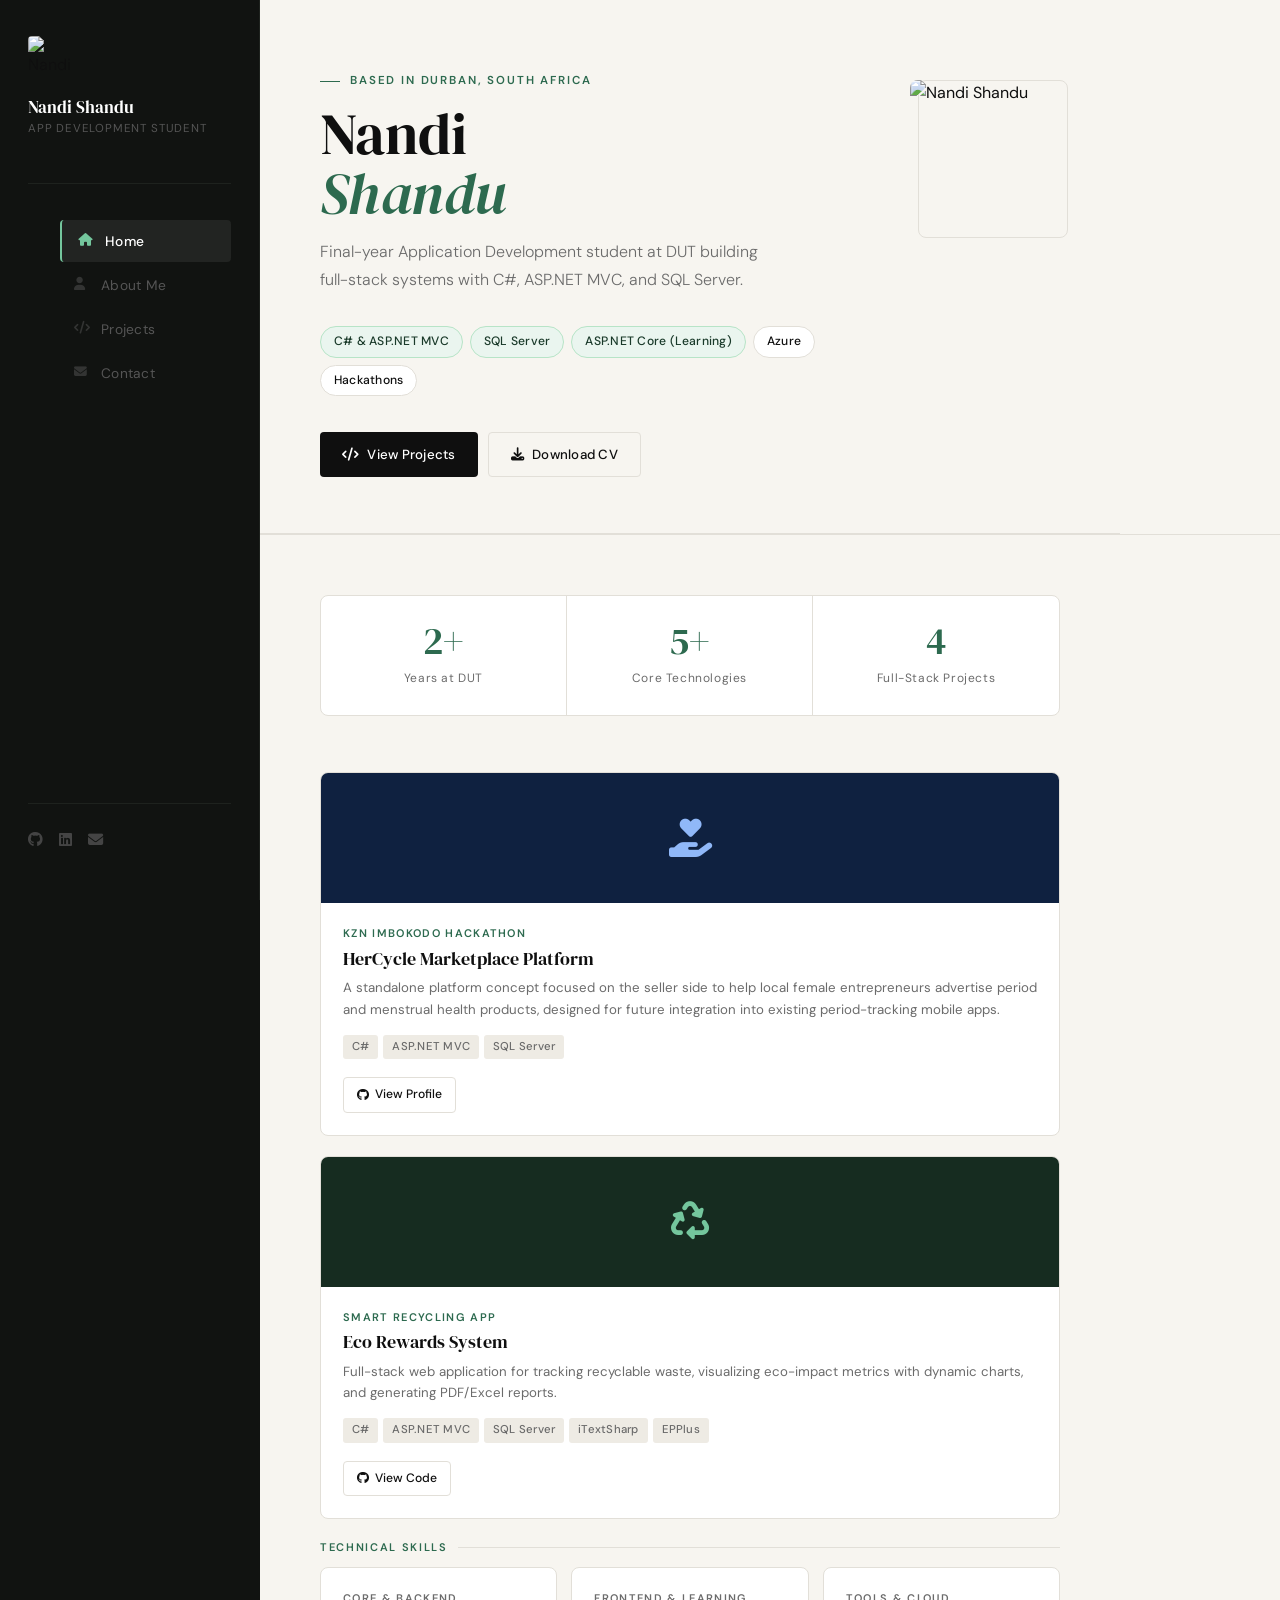
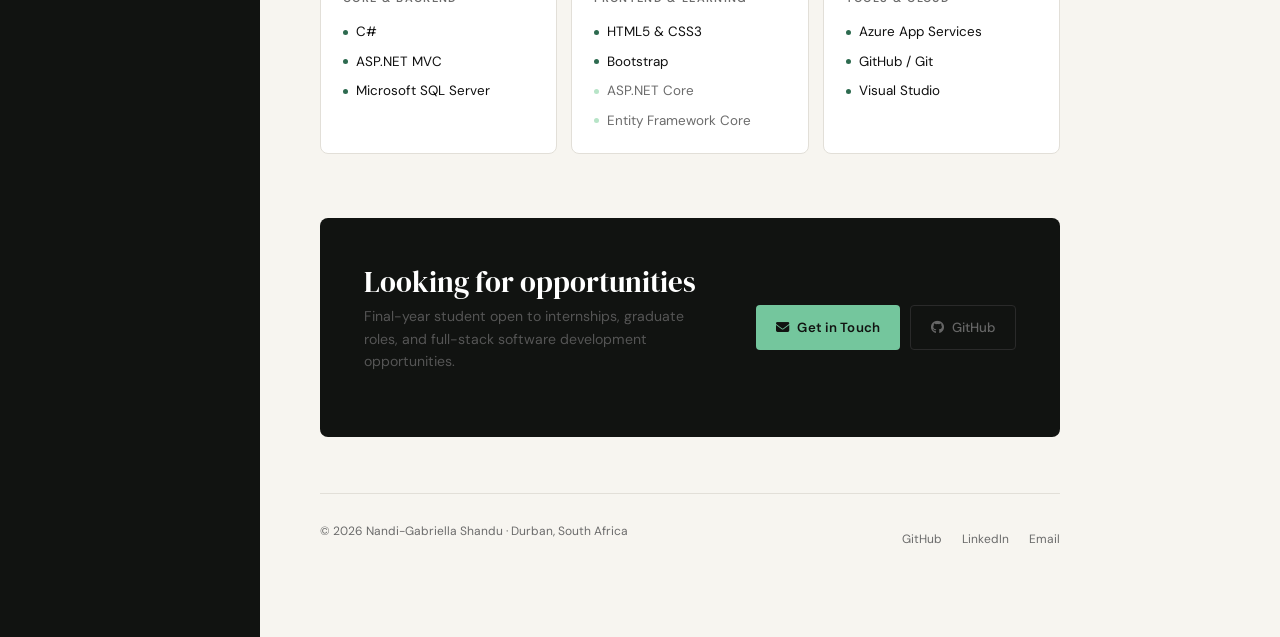
==== index.html @ f40d6360 "Fix HTML encoding issues in index.html" ====
<!DOCTYPE html>
<html lang="en">

<head>
    <meta charset="UTF-8" />
    <meta name="viewport" content="width=device-width, initial-scale=1.0" />
    <title>Nandi Shandu — Portfolio</title>
    <link href="https://cdn.jsdelivr.net/npm/bootstrap@5.3.0/dist/css/bootstrap.min.css" rel="stylesheet">
    <link rel="stylesheet" href="https://cdnjs.cloudflare.com/ajax/libs/font-awesome/6.5.0/css/all.min.css">
    <link rel="stylesheet" href="style.css">
</head>

<body>

    <header class="mobile-header">
        <span class="mobile-logo">Nandi Shandu</span>
        <button class="hamburger" id="hamburger" aria-label="Open menu">
            <span></span><span></span><span></span>
        </button>
    </header>

    <aside class="sidebar" id="sidebar">
        <div class="sidebar-inner">
            <div class="sidebar-brand">
                <img src="images/profile.jpg" alt="Nandi Shandu">
                <h3>Nandi Shandu</h3>
                <p>App Development Student</p>
            </div>
            <nav class="sidebar-nav">
                <ul>
                    <li><a href="index.html" class="active"><i class="fas fa-home"></i> Home</a></li>
                    <li><a href="AboutMe.html"><i class="fas fa-user"></i> About Me</a></li>
                    <li><a href="MyProjects.html"><i class="fas fa-code"></i> Projects</a></li>
                    <li><a href="ContactDetails.html"><i class="fas fa-envelope"></i> Contact</a></li>
                </ul>
            </nav>
            <div class="sidebar-footer">
                <div class="sidebar-socials">
                    <a href="https://github.com/Nandi288" target="_blank" title="GitHub"><i class="fab fa-github"></i></a>
                    <a href="https://www.linkedin.com/in/nandi-shandu-079231384" target="_blank" title="LinkedIn"><i class="fab fa-linkedin"></i></a>
                    <a href="mailto:nandishandu51@gmail.com" title="Email"><i class="fas fa-envelope"></i></a>
                </div>
            </div>
        </div>
    </aside>
    <div class="menu-overlay" id="overlay"></div>

    <main class="main">

        <!-- Hero -->
        <section class="hero">
            <div class="hero-text">
                <p class="hero-eyebrow">Based in Durban, South Africa</p>
                <h1 class="hero-name">Nandi<br><em>Shandu</em></h1>
                <p class="hero-tagline">
                    Final-year Application Development student at DUT building full-stack systems with
                    C#, ASP.NET MVC, and SQL Server.
                </p>
                <div class="hero-chips">
                    <span class="chip green">C# &amp; ASP.NET MVC</span>
                    <span class="chip green">SQL Server</span>
                    <span class="chip green">ASP.NET Core (Learning)</span>
                    <span class="chip">Azure</span>
                    <span class="chip">Hackathons</span>
                </div>
                <div class="hero-actions">
                    <a href="MyProjects.html" class="btn-primary"><i class="fas fa-code"></i> View Projects</a>
                    <a href="Nandi_Gabriella_Shandu_Resume.pdf" download class="btn-secondary"><i class="fas fa-download"></i> Download CV</a>
                </div>
            </div>
            <div class="hero-image-col">
                <img src="images/profile.jpg" class="hero-avatar" alt="Nandi Shandu">
            </div>
        </section>

        <div class="divider"></div>

        <div class="page-wrap">

            <!-- Stats -->
            <div class="stats-row">
                <div class="stat-item">
                    <span class="stat-number">2+</span>
                    <span class="stat-label">Years at DUT</span>
                </div>
                <div class="stat-item">
                    <span class="stat-number">5+</span>
                    <span class="stat-label">Core Technologies</span>
                </div>
                <div class="stat-item">
                    <span class="stat-number">4</span>
                    <span class="stat-label">Full-Stack Projects</span>
                </div>
            </div>

            <!-- Featured Project: HerCycle (Hackathon) -->
            <div class="project-card" style="margin-bottom: 20px;">
                <div class="project-thumb thumb-blue">
                    <i class="fas fa-hand-holding-heart"></i>
                </div>
                <div class="project-body">
                    <p class="project-client">KZN Imbokodo Hackathon</p>
                    <h3 class="project-title">HerCycle Marketplace Platform</h3>
                    <p class="project-desc">A standalone platform concept focused on the seller side to help local female entrepreneurs advertise period and menstrual health products, designed for future integration into existing period-tracking mobile apps.</p>
                    <div class="project-tags">
                        <span class="tag">C#</span>
                        <span class="tag">ASP.NET MVC</span>
                        <span class="tag">SQL Server</span>
                    </div>
                    <div class="project-links">
                        <a href="https://github.com/Nandi288" target="_blank" class="link-btn link-btn-outline"><i class="fab fa-github"></i> View Profile</a>
                    </div>
                </div>
            </div>

            <!-- Featured Project: Eco Rewards System -->
            <div class="project-card" style="margin-bottom: 20px;">
                <div class="project-thumb thumb-teal">
                    <i class="fas fa-recycle"></i>
                </div>
                <div class="project-body">
                    <p class="project-client">Smart Recycling App</p>
                    <h3 class="project-title">Eco Rewards System</h3>
                    <p class="project-desc">Full-stack web application for tracking recyclable waste, visualizing eco-impact metrics with dynamic charts, and generating PDF/Excel reports.</p>
                    <div class="project-tags">
                        <span class="tag">C#</span>
                        <span class="tag">ASP.NET MVC</span>
                        <span class="tag">SQL Server</span>
                        <span class="tag">iTextSharp</span>
                        <span class="tag">EPPlus</span>
                    </div>
                    <div class="project-links">
                        <a href="https://github.com/Nandi288/SmartRecyclingRewardsSystem" target="_blank" class="link-btn link-btn-outline"><i class="fab fa-github"></i> View Code</a>
                    </div>
                </div>
            </div>

            <!-- Technical Skills -->
            <p class="section-label">Technical Skills</p>
            <div class="skills-grid" style="margin-bottom: 64px;">
                <div class="skill-group">
                    <p class="skill-group-label">Core &amp; Backend</p>
                    <div class="skill-list">
                        <span class="skill-item">C#</span>
                        <span class="skill-item">ASP.NET MVC</span>
                        <span class="skill-item">Microsoft SQL Server</span>
                    </div>
                </div>
                <div class="skill-group">
                    <p class="skill-group-label">Frontend &amp; Learning</p>
                    <div class="skill-list">
                        <span class="skill-item">HTML5 &amp; CSS3</span>
                        <span class="skill-item">Bootstrap</span>
                        <span class="skill-item learning">ASP.NET Core</span>
                        <span class="skill-item learning">Entity Framework Core</span>
                    </div>
                </div>
                <div class="skill-group">
                    <p class="skill-group-label">Tools &amp; Cloud</p>
                    <div class="skill-list">
                        <span class="skill-item">Azure App Services</span>
                        <span class="skill-item">GitHub / Git</span>
                        <span class="skill-item">Visual Studio</span>
                    </div>
                </div>
            </div>

            <!-- CTA -->
            <div class="cta-block">
                <div>
                    <h2>Looking for opportunities</h2>
                    <p>Final-year student open to internships, graduate roles, and full-stack software development opportunities.</p>
                </div>
                <div class="cta-actions">
                    <a href="ContactDetails.html" class="btn-white"><i class="fas fa-envelope"></i> Get in Touch</a>
                    <a href="https://github.com/Nandi288" target="_blank" class="btn-ghost"><i class="fab fa-github"></i> GitHub</a>
                </div>
            </div>

            <!-- Footer -->
            <footer class="footer">
                <p class="footer-copy">© 2026 Nandi-Gabriella Shandu · Durban, South Africa</p>
                <div class="footer-links">
                    <a href="https://github.com/Nandi288" target="_blank">GitHub</a>
                    <a href="https://www.linkedin.com/in/nandi-shandu-079231384" target="_blank">LinkedIn</a>
                    <a href="mailto:nandishandu51@gmail.com">Email</a>
                </div>
            </footer>

        </div>
    </main>

    <script>
        const btn = document.getElementById('hamburger');
        const sidebar = document.getElementById('sidebar');
        const overlay = document.getElementById('overlay');
        btn.addEventListener('click', () => { sidebar.classList.toggle('open'); overlay.classList.toggle('active'); });
        overlay.addEventListener('click', () => { sidebar.classList.remove('open'); overlay.classList.remove('active'); });
    </script>
</body>

</html>
---- style.css ----
@import url('https://fonts.googleapis.com/css2?family=DM+Serif+Display:ital@0;1&family=DM+Sans:ital,opsz,wght@0,9..40,300;0,9..40,400;0,9..40,500;0,9..40,600;1,9..40,300&display=swap');

:root {
    --ink: #0f0f0f;
    --panel: #111311;
    --panel-border: #1e221e;
    --paper: #f7f5f0;
    --surface: #ffffff;
    --cream: #eeebe4;
    --line: #e2dfd8;
    --mid: #6b6b6b;
    --accent: #1a3a2a;
    --accent-bright: #2d6a4f;
    --accent-muted: #1e2e22;
    --green-text: #74c69d;
    --white: #ffffff;
    --sidebar-w: 260px;
    --radius: 4px;
}

*,
*::before,
*::after {
    margin: 0;
    padding: 0;
    box-sizing: border-box;
}

html {
    scroll-behavior: smooth;
}

body {
    font-family: 'DM Sans', sans-serif;
    background-color: var(--panel);
    color: var(--ink);
    font-size: 16px;
    line-height: 1.6;
    -webkit-font-smoothing: antialiased;
}

h1,
h2,
h3,
h4 {
    font-family: 'DM Serif Display', serif;
    line-height: 1.15;
    font-weight: 400;
}

/* SIDEBAR */
.sidebar {
    position: fixed;
    top: 0;
    left: 0;
    width: var(--sidebar-w);
    height: 100vh;
    background: var(--panel);
    border-right: 1px solid var(--panel-border);
    display: flex;
    flex-direction: column;
    z-index: 200;
    overflow: hidden;
}

.sidebar-inner {
    display: flex;
    flex-direction: column;
    height: 100%;
    padding: 36px 28px 32px;
}

.sidebar-brand {
    margin-bottom: 36px;
    padding-bottom: 28px;
    border-bottom: 1px solid var(--panel-border);
}

.sidebar-brand img {
    width: 48px;
    height: 48px;
    border-radius: var(--radius);
    object-fit: cover;
    margin-bottom: 14px;
    filter: grayscale(20%);
    display: block;
}

.sidebar-brand h3 {
    font-family: 'DM Serif Display', serif;
    font-size: 1.05rem;
    color: var(--white);
    margin-bottom: 3px;
    font-weight: 400;
}

.sidebar-brand p {
    font-size: 0.72rem;
    color: #555;
    letter-spacing: 0.07em;
    text-transform: uppercase;
}

.sidebar-nav {
    flex: 1;
}

.sidebar-nav ul {
    list-style: none;
    display: flex;
    flex-direction: column;
    gap: 2px;
}

.sidebar-nav a {
    display: flex;
    align-items: center;
    gap: 11px;
    padding: 10px 12px;
    color: #555;
    text-decoration: none;
    font-size: 0.86rem;
    font-weight: 400;
    letter-spacing: 0.02em;
    border-radius: var(--radius);
    border-left: 2px solid transparent;
    transition: color 0.18s, background 0.18s, border-color 0.18s, padding-left 0.18s;
}

.sidebar-nav a i {
    width: 16px;
    font-size: 0.8rem;
    opacity: 0.5;
    transition: opacity 0.18s;
    flex-shrink: 0;
}

.sidebar-nav a:hover {
    color: #ccc;
    background: rgba(255, 255, 255, 0.05);
    padding-left: 16px;
}

.sidebar-nav a:hover i {
    opacity: 0.9;
}

.sidebar-nav a.active {
    color: var(--white);
    background: rgba(255, 255, 255, 0.07);
    border-left-color: var(--green-text);
    padding-left: 16px;
    font-weight: 500;
}

.sidebar-nav a.active i {
    opacity: 1;
    color: var(--green-text);
}

.sidebar-footer {
    padding-top: 24px;
    border-top: 1px solid var(--panel-border);
    margin-top: 8px;
}

.sidebar-socials {
    display: flex;
    gap: 16px;
    margin-bottom: 16px;
}

.sidebar-socials a {
    color: #444;
    font-size: 0.95rem;
    text-decoration: none;
    transition: color 0.2s;
}

.sidebar-socials a:hover {
    color: var(--green-text);
}

/* MOBILE HEADER */
.mobile-header {
    display: none;
    position: fixed;
    top: 0;
    left: 0;
    right: 0;
    height: 56px;
    background: var(--panel);
    border-bottom: 1px solid var(--panel-border);
    z-index: 300;
    align-items: center;
    justify-content: space-between;
    padding: 0 20px;
}

.mobile-logo {
    font-family: 'DM Serif Display', serif;
    color: var(--white);
    font-size: 1rem;
}

.hamburger {
    background: none;
    border: none;
    cursor: pointer;
    display: flex;
    flex-direction: column;
    gap: 5px;
    padding: 4px;
}

.hamburger span {
    display: block;
    width: 20px;
    height: 1.5px;
    background: #888;
    border-radius: 2px;
    transition: all 0.25s;
}

.menu-overlay {
    display: none;
    position: fixed;
    inset: 0;
    background: rgba(0, 0, 0, 0.7);
    z-index: 199;
}

.menu-overlay.active {
    display: block;
}

/* MAIN CONTENT */
.main {
    margin-left: var(--sidebar-w);
    min-height: 100vh;
    background: var(--paper);
}

.hero {
    padding: 72px 60px 56px;
    max-width: 860px;
    display: grid;
    grid-template-columns: 1fr auto;
    gap: 48px;
    align-items: start;
    border-bottom: 1px solid var(--line);
}

.hero-eyebrow {
    font-size: 0.72rem;
    font-weight: 600;
    letter-spacing: 0.16em;
    text-transform: uppercase;
    color: var(--accent-bright);
    margin-bottom: 14px;
    display: flex;
    align-items: center;
    gap: 10px;
}

.hero-eyebrow::before {
    content: '';
    display: inline-block;
    width: 20px;
    height: 1px;
    background: var(--accent-bright);
}

.hero-name {
    font-size: clamp(2.8rem, 4.5vw, 3.8rem);
    color: var(--ink);
    margin-bottom: 14px;
    line-height: 1.04;
    letter-spacing: -0.01em;
}

.hero-name em {
    color: var(--accent-bright);
    font-style: italic;
}

.hero-tagline {
    font-size: 1rem;
    color: var(--mid);
    max-width: 460px;
    margin-bottom: 32px;
    line-height: 1.75;
    font-weight: 300;
}

.hero-chips {
    display: flex;
    flex-wrap: wrap;
    gap: 7px;
    margin-bottom: 36px;
}

.chip {
    padding: 5px 13px;
    background: var(--surface);
    border: 0.5px solid var(--line);
    border-radius: 100px;
    font-size: 0.76rem;
    font-weight: 500;
    color: var(--ink);
    letter-spacing: 0.02em;
}

.chip.green {
    background: #eaf5ef;
    border-color: #b7e4c7;
    color: var(--accent);
}

.hero-actions {
    display: flex;
    gap: 10px;
    flex-wrap: wrap;
}

.hero-image-col {
    padding-top: 8px;
    position: relative;
}

.hero-image-col::after {
    content: '';
    position: absolute;
    bottom: -8px;
    right: -8px;
    width: 100%;
    height: 100%;
    border: 1px solid var(--line);
    border-radius: 8px;
    z-index: 0;
    pointer-events: none;
}

.hero-avatar {
    width: 150px;
    height: 150px;
    border-radius: 8px;
    object-fit: cover;
    display: block;
    filter: grayscale(15%);
    position: relative;
    z-index: 1;
    transition: filter 0.35s;
}

.hero-avatar:hover {
    filter: grayscale(0%);
}

.page-wrap {
    max-width: 860px;
    padding: 60px 60px 80px;
}

.section-label {
    font-size: 0.69rem;
    font-weight: 600;
    letter-spacing: 0.15em;
    text-transform: uppercase;
    color: var(--accent-bright);
    margin-bottom: 10px;
    display: flex;
    align-items: center;
    gap: 10px;
}

.section-label::after {
    content: '';
    flex: 1;
    height: 1px;
    background: var(--line);
}

.divider {
    height: 1px;
    background: var(--line);
    margin: 0;
}

/* BUTTONS */
.btn-primary {
    display: inline-flex;
    align-items: center;
    gap: 8px;
    padding: 11px 22px;
    background: var(--ink);
    color: var(--white);
    text-decoration: none;
    font-size: 0.83rem;
    font-weight: 500;
    border-radius: var(--radius);
    letter-spacing: 0.02em;
    transition: background 0.2s, transform 0.15s;
    border: none;
    cursor: pointer;
}

.btn-primary:hover {
    background: var(--accent-bright);
    color: var(--white);
    transform: translateY(-1px);
}

.btn-secondary {
    display: inline-flex;
    align-items: center;
    gap: 8px;
    padding: 11px 22px;
    background: transparent;
    color: var(--ink);
    text-decoration: none;
    font-size: 0.83rem;
    font-weight: 500;
    border-radius: var(--radius);
    border: 0.5px solid var(--line);
    letter-spacing: 0.02em;
    transition: all 0.2s;
    cursor: pointer;
}

.btn-secondary:hover {
    border-color: var(--ink);
    background: rgba(0, 0, 0, 0.03);
}

/* STATS ROW */
.stats-row {
    display: grid;
    grid-template-columns: repeat(3, 1fr);
    border: 0.5px solid var(--line);
    border-radius: 8px;
    overflow: hidden;
    margin-bottom: 56px;
    background: var(--surface);
}

.stat-item {
    padding: 26px 28px;
    border-right: 0.5px solid var(--line);
    text-align: center;
}

.stat-item:last-child {
    border-right: none;
}

.stat-number {
    font-family: 'DM Serif Display', serif;
    font-size: 2.4rem;
    color: var(--accent-bright);
    display: block;
    margin-bottom: 3px;
    line-height: 1;
}

.stat-label {
    font-size: 0.75rem;
    color: var(--mid);
    letter-spacing: 0.05em;
}

/* PROJECT CARDS */
.projects-grid {
    display: grid;
    grid-template-columns: 1fr 1fr;
    gap: 16px;
    margin-bottom: 56px;
}

.project-card {
    border: 0.5px solid var(--line);
    border-radius: 8px;
    overflow: hidden;
    background: var(--surface);
    transition: transform 0.22s ease, box-shadow 0.22s ease, border-color 0.22s;
}

.project-card:hover {
    transform: translateY(-4px);
    box-shadow: 0 16px 40px rgba(0, 0, 0, 0.09);
    border-color: #c8c4bc;
}

.project-thumb {
    height: 130px;
    display: flex;
    align-items: center;
    justify-content: center;
    font-size: 2.4rem;
}

.thumb-dark { background: #131313; color: #fff; }
.thumb-teal { background: #162c20; color: #74c69d; }
.thumb-blue { background: #0f2140; color: #90b8f8; }

.project-body { padding: 22px; }

.project-client {
    font-size: 0.69rem;
    font-weight: 600;
    letter-spacing: 0.12em;
    text-transform: uppercase;
    color: var(--accent-bright);
    margin-bottom: 6px;
}

.project-title {
    font-family: 'DM Serif Display', serif;
    font-size: 1.1rem;
    margin-bottom: 8px;
    color: var(--ink);
}

.project-desc {
    font-size: 0.83rem;
    color: var(--mid);
    line-height: 1.65;
    margin-bottom: 14px;
}

.project-tags {
    display: flex;
    flex-wrap: wrap;
    gap: 5px;
    margin-bottom: 18px;
}

.tag {
    padding: 3px 9px;
    background: var(--cream);
    border-radius: 3px;
    font-size: 0.71rem;
    font-weight: 500;
    color: var(--mid);
    letter-spacing: 0.02em;
}

.project-links {
    display: flex;
    gap: 8px;
    flex-wrap: wrap;
}

.link-btn {
    display: inline-flex;
    align-items: center;
    gap: 6px;
    padding: 7px 13px;
    font-size: 0.76rem;
    font-weight: 500;
    border-radius: var(--radius);
    text-decoration: none;
    transition: all 0.18s;
}

.link-btn-outline {
    border: 0.5px solid var(--line);
    color: var(--ink);
    background: transparent;
}

.link-btn-outline:hover {
    background: var(--ink);
    color: var(--white);
    border-color: var(--ink);
}

.link-btn-solid {
    background: var(--accent-bright);
    color: var(--white);
    border: 0.5px solid var(--accent-bright);
}

.link-btn-solid:hover {
    background: #235c43;
    border-color: #235c43;
}

/* SKILLS GRID */
.skills-grid {
    display: grid;
    grid-template-columns: repeat(3, 1fr);
    gap: 14px;
    margin-bottom: 56px;
}

.skill-group {
    padding: 22px;
    background: var(--surface);
    border: 0.5px solid var(--line);
    border-radius: 8px;
}

.skill-group-label {
    font-size: 0.69rem;
    font-weight: 600;
    letter-spacing: 0.12em;
    text-transform: uppercase;
    color: var(--mid);
    margin-bottom: 14px;
}

.skill-list {
    display: flex;
    flex-direction: column;
    gap: 8px;
}

.skill-item {
    display: flex;
    align-items: center;
    gap: 8px;
    font-size: 0.84rem;
    color: var(--ink);
    font-weight: 400;
}

.skill-item::before {
    content: '';
    width: 5px;
    height: 5px;
    border-radius: 50%;
    background: var(--accent-bright);
    flex-shrink: 0;
}

.skill-item.learning { color: var(--mid); }
.skill-item.learning::before { background: #b7e4c7; }

/* CTA BLOCK */
.cta-block {
    background: var(--panel);
    border-radius: 8px;
    padding: 48px 44px;
    display: grid;
    grid-template-columns: 1fr auto;
    gap: 36px;
    align-items: center;
    margin-bottom: 56px;
}

.cta-block h2 { color: var(--white); font-size: 1.8rem; margin-bottom: 6px; }
.cta-block p { color: #555; font-size: 0.88rem; }

.cta-actions {
    display: flex;
    gap: 10px;
    flex-shrink: 0;
}

.btn-white {
    display: inline-flex;
    align-items: center;
    gap: 8px;
    padding: 11px 20px;
    background: var(--green-text);
    color: var(--panel);
    font-size: 0.83rem;
    font-weight: 600;
    border-radius: var(--radius);
    text-decoration: none;
    transition: background 0.2s, transform 0.15s;
    letter-spacing: 0.01em;
}

.btn-white:hover {
    background: #52b788;
    color: var(--panel);
    transform: translateY(-1px);
}

.btn-ghost {
    display: inline-flex;
    align-items: center;
    gap: 8px;
    padding: 11px 20px;
    background: transparent;
    color: #666;
    font-size: 0.83rem;
    font-weight: 500;
    border-radius: var(--radius);
    border: 0.5px solid #2a2a2a;
    text-decoration: none;
    transition: all 0.2s;
}

.btn-ghost:hover {
    background: rgba(255, 255, 255, 0.05);
    color: #ccc;
    border-color: #444;
}

/* ABOUT PAGE */
.about-grid {
    display: grid;
    grid-template-columns: 1fr 2fr;
    gap: 48px;
    margin-bottom: 56px;
    align-items: start;
}

.about-sidebar-card {
    position: sticky;
    top: 32px;
    background: var(--surface);
    border: 0.5px solid var(--line);
    border-radius: 8px;
    overflow: hidden;
    box-shadow: 0 2px 16px rgba(0, 0, 0, 0.05);
}

.about-card-body { padding: 22px; }
.about-name { font-family: 'DM Serif Display', serif; font-size: 1.2rem; margin-bottom: 3px; }
.about-role { font-size: 0.77rem; color: var(--mid); margin-bottom: 18px; }

.about-detail-row {
    display: flex;
    gap: 9px;
    font-size: 0.8rem;
    color: var(--mid);
    margin-bottom: 9px;
    align-items: flex-start;
}

.about-detail-row i {
    color: var(--accent-bright);
    width: 13px;
    flex-shrink: 0;
    margin-top: 2px;
}

.about-social-row {
    display: flex;
    gap: 8px;
    margin-top: 18px;
    padding-top: 18px;
    border-top: 0.5px solid var(--line);
}

.social-icon-btn {
    display: inline-flex;
    align-items: center;
    gap: 6px;
    padding: 7px 11px;
    border: 0.5px solid var(--line);
    border-radius: var(--radius);
    font-size: 0.76rem;
    text-decoration: none;
    color: var(--ink);
    transition: all 0.18s;
}

.social-icon-btn:hover {
    background: var(--ink);
    color: var(--white);
    border-color: var(--ink);
}

.about-main-content p {
    color: var(--mid);
    line-height: 1.8;
    margin-bottom: 18px;
    font-size: 0.93rem;
    font-weight: 300;
}

.about-main-content p strong {
    color: var(--ink);
    font-weight: 600;
}

.goal-box {
    background: #eaf5ef;
    border-left: 2px solid var(--accent-bright);
    border-radius: 0 6px 6px 0;
    padding: 18px 22px;
    margin: 24px 0;
}

.goal-box p {
    color: var(--accent) !important;
    font-size: 0.92rem !important;
    line-height: 1.75 !important;
    margin: 0 !important;
}

/* TIMELINE */
.timeline {
    position: relative;
    padding-left: 26px;
    margin-bottom: 40px;
}

.timeline::before {
    content: '';
    position: absolute;
    left: 6px;
    top: 8px;
    bottom: 0;
    width: 1px;
    background: var(--line);
}

.timeline-item {
    position: relative;
    margin-bottom: 28px;
}

.timeline-dot {
    position: absolute;
    left: -26px;
    top: 6px;
    width: 13px;
    height: 13px;
    border-radius: 50%;
    background: var(--surface);
    border: 2px solid var(--accent-bright);
}

.timeline-date {
    font-size: 0.69rem;
    color: var(--accent-bright);
    font-weight: 600;
    letter-spacing: 0.07em;
    text-transform: uppercase;
    margin-bottom: 3px;
}

.timeline-title { font-family: 'DM Serif Display', serif; font-size: 1rem; margin-bottom: 3px; }
.timeline-sub { font-size: 0.8rem; color: var(--mid); margin-bottom: 5px; }
.timeline-detail { font-size: 0.8rem; color: var(--mid); line-height: 1.6; }

/* CONTACT PAGE */
.contact-grid {
    display: grid;
    grid-template-columns: 1fr 1fr;
    gap: 16px;
    margin-bottom: 36px;
}

.contact-card {
    padding: 28px;
    background: var(--surface);
    border: 0.5px solid var(--line);
    border-radius: 8px;
    text-align: center;
    transition: border-color 0.2s, transform 0.2s, box-shadow 0.2s;
}

.contact-card:hover {
    border-color: var(--accent-bright);
    transform: translateY(-3px);
    box-shadow: 0 10px 28px rgba(0, 0, 0, 0.07);
}

.contact-card-icon {
    width: 52px;
    height: 52px;
    border-radius: 8px;
    display: flex;
    align-items: center;
    justify-content: center;
    margin: 0 auto 18px;
    font-size: 1.3rem;
}

.icon-green { background: #eaf5ef; color: var(--accent-bright); }
.icon-dark { background: var(--cream); color: var(--ink); }

.contact-card h3 { font-size: 0.98rem; margin-bottom: 5px; }
.contact-card p { font-size: 0.83rem; color: var(--mid); margin-bottom: 18px; }

.contact-card a.value-link {
    font-size: 0.85rem;
    font-weight: 500;
    color: var(--ink);
    text-decoration: none;
}

.contact-card a.value-link:hover { color: var(--accent-bright); }

.connect-strip {
    background: var(--surface);
    border: 0.5px solid var(--line);
    border-radius: 8px;
    padding: 32px 36px;
    display: flex;
    align-items: center;
    justify-content: space-between;
    gap: 24px;
}

.connect-strip-text h3 { font-size: 1.15rem; margin-bottom: 4px; }
.connect-strip-text p { font-size: 0.83rem; color: var(--mid); }

.connect-strip-links { display: flex; gap: 10px; }

/* FOOTER */
.footer {
    padding: 28px 0 0;
    border-top: 0.5px solid var(--line);
    display: flex;
    align-items: center;
    justify-content: space-between;
    max-width: 860px;
}

.footer-copy { font-size: 0.75rem; color: var(--mid); }
.footer-links { display: flex; gap: 20px; }

.footer-links a {
    font-size: 0.75rem;
    color: var(--mid);
    text-decoration: none;
    transition: color 0.18s;
}

.footer-links a:hover { color: var(--ink); }

/* RESPONSIVE */
@media (max-width: 900px) {
    .sidebar {
        transform: translateX(-100%);
        transition: transform 0.3s cubic-bezier(0.4, 0, 0.2, 1);
    }
    .sidebar.open { transform: translateX(0); }
    .mobile-header { display: flex; }
    .main { margin-left: 0; padding-top: 56px; }
    .hero {
        grid-template-columns: 1fr;
        padding: 36px 24px 36px;
        gap: 28px;
        border-bottom: 1px solid var(--line);
    }
    .hero-image-col { order: -1; }
    .hero-image-col::after { display: none; }
    .hero-avatar { width: 90px; height: 90px; }
    .page-wrap { padding: 36px 24px 60px; }
    .projects-grid { grid-template-columns: 1fr; }
    .skills-grid { grid-template-columns: 1fr 1fr; }
    .stats-row { grid-template-columns: 1fr; }
    .stat-item { border-right: none; border-bottom: 0.5px solid var(--line); }
    .stat-item:last-child { border-bottom: none; }
    .cta-block { grid-template-columns: 1fr; gap: 24px; padding: 32px 24px; }
    .about-grid { grid-template-columns: 1fr; gap: 28px; }
    .about-sidebar-card { position: static; }
    .contact-grid { grid-template-columns: 1fr; }
    .connect-strip { flex-direction: column; text-align: center; padding: 24px; }
    .footer { flex-direction: column; gap: 12px; text-align: center; padding: 24px 0 0; }
}

@media (max-width: 600px) {
    .skills-grid { grid-template-columns: 1fr; }
    .hero-chips { gap: 6px; }
}
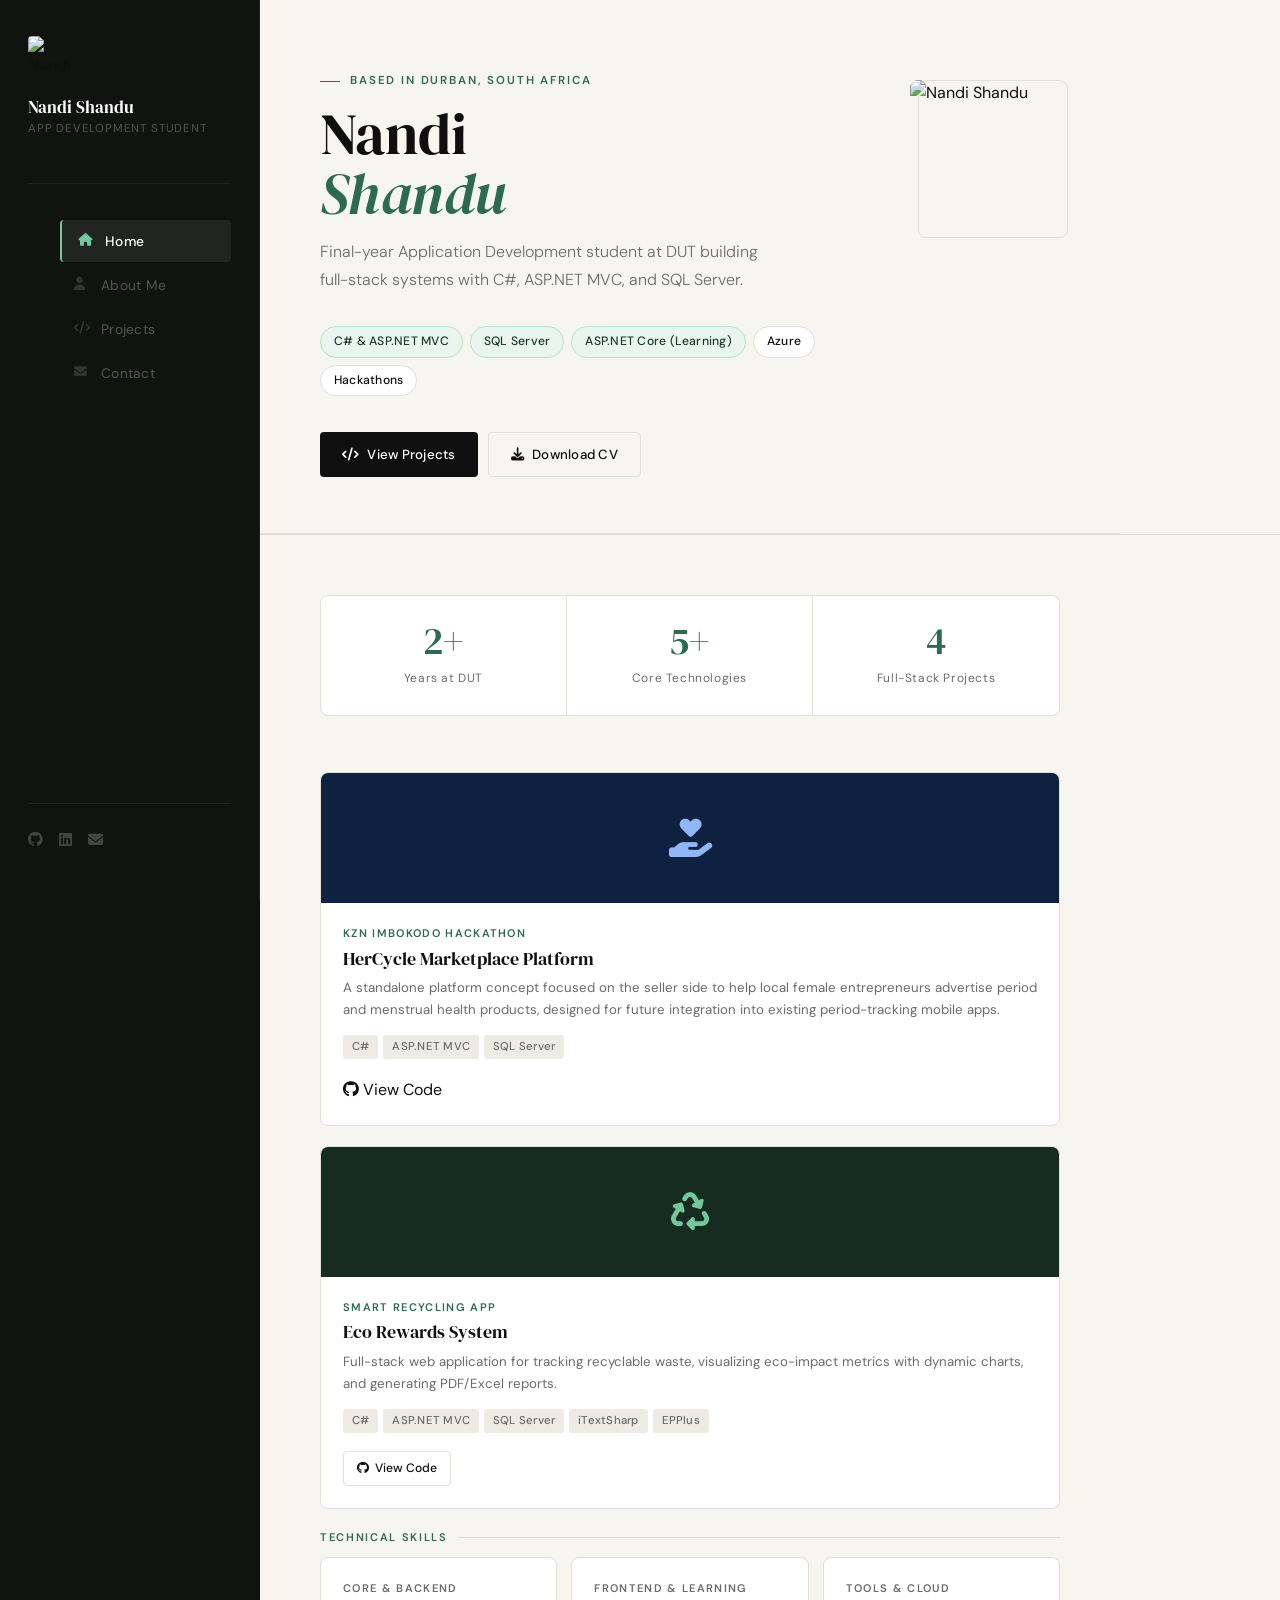
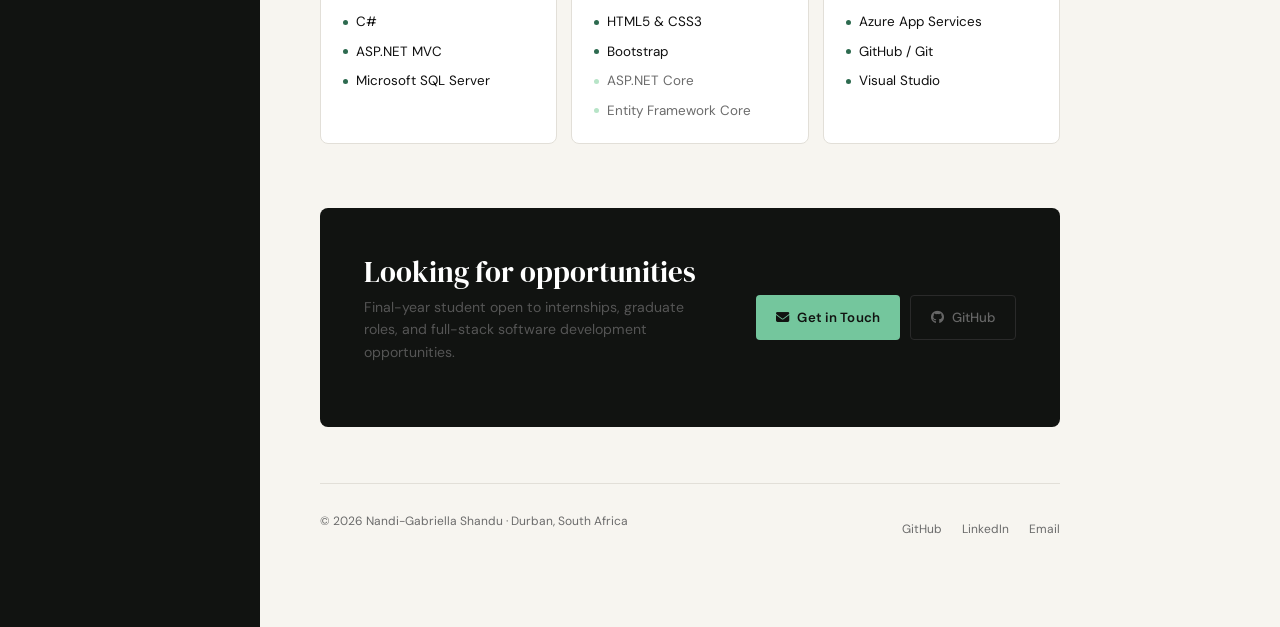
==== commit 4aa519ec: "Fix HTML encoding issues in index.html" ====
--- a/index.html
+++ b/index.html
@@ -107,8 +107,8 @@
                         <span class="tag">ASP.NET MVC</span>
                         <span class="tag">SQL Server</span>
                     </div>
-                    <div class="project-links">
-                        <a href="https://github.com/Nandi288" target="_blank" class="link-btn link-btn-outline"><i class="fab fa-github"></i> View Profile</a>
+                    <div class="project-link
+                        <a href="https://github.com/Nandi288/HerCycle" target="_blank" class="link-btn link-btn-outline"><i class="fab fa-github"></i> View Code</a>
                     </div>
                 </div>
             </div>
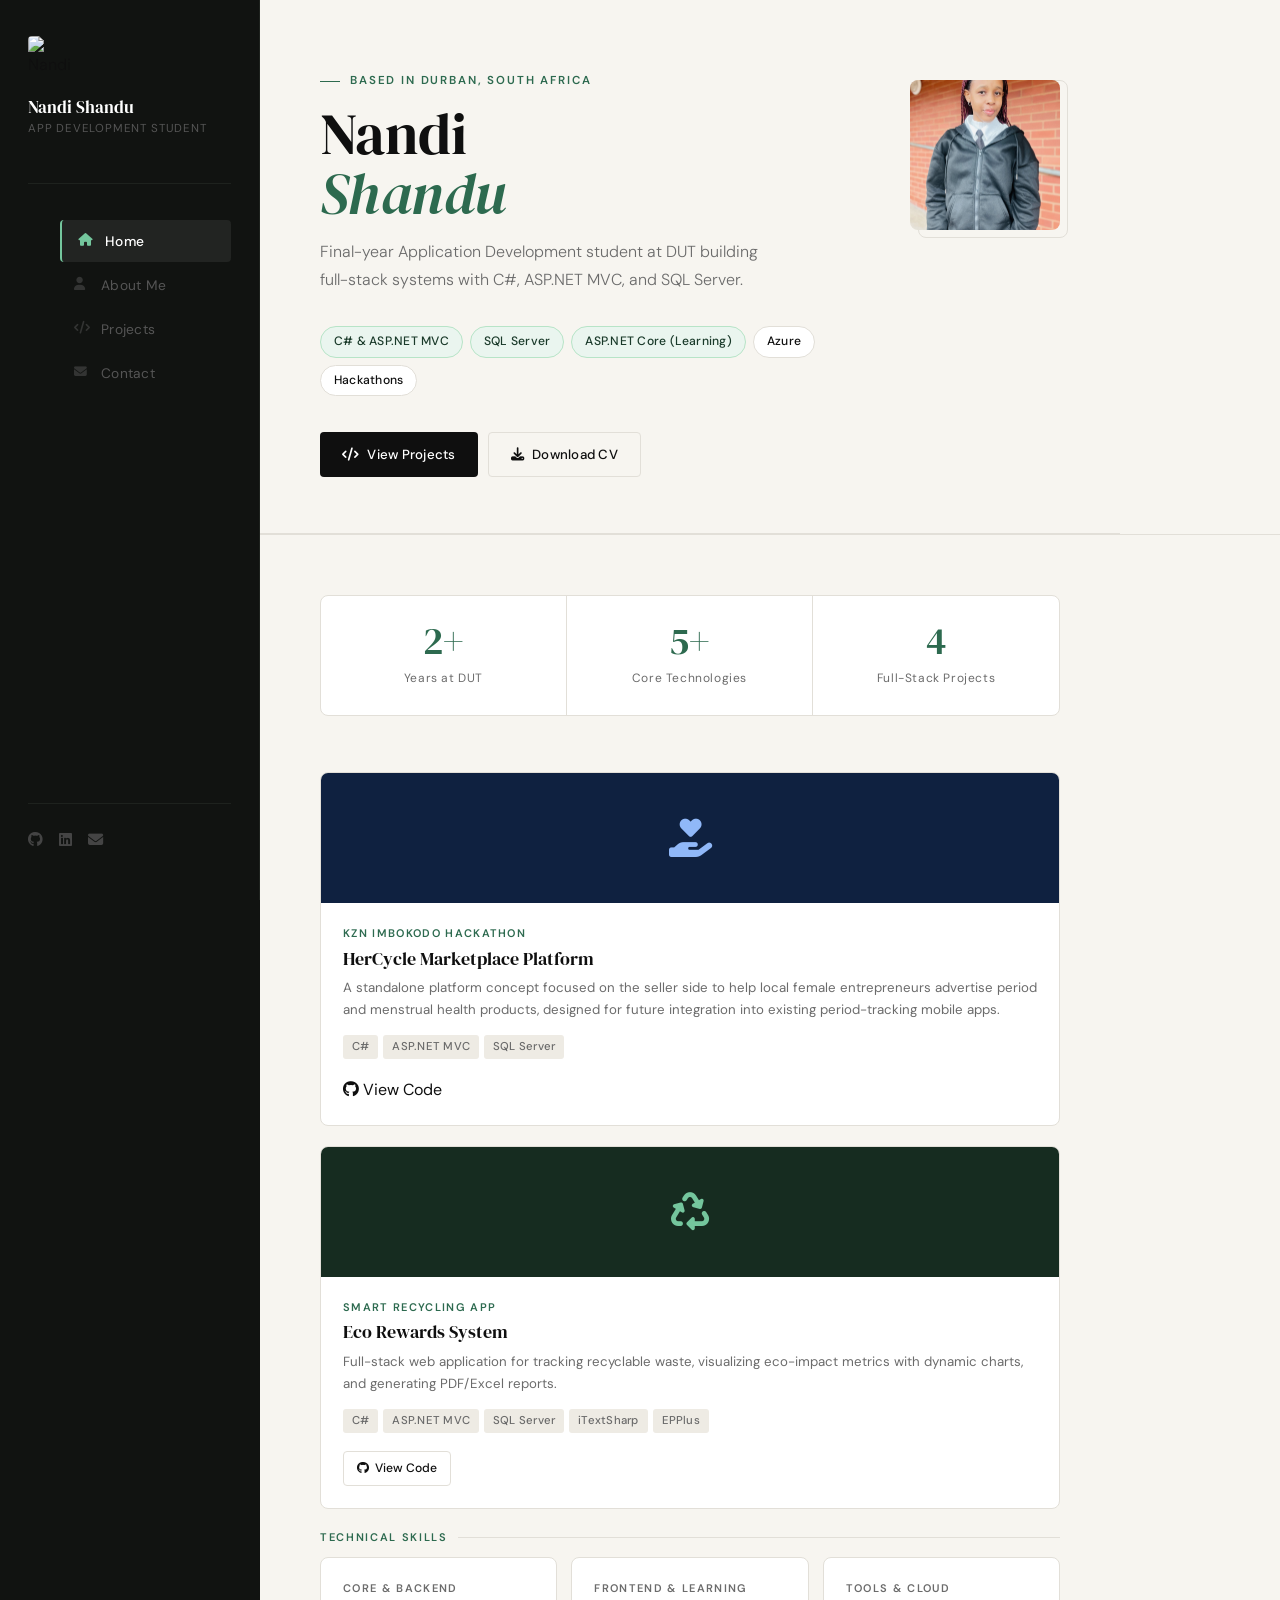
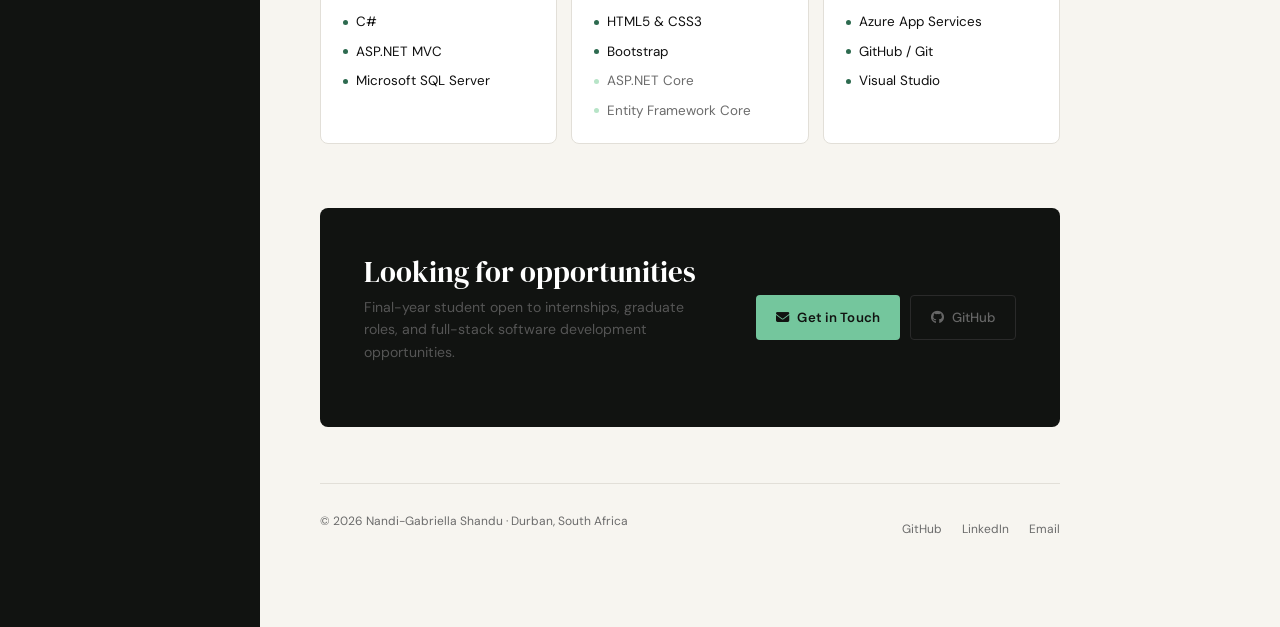
==== commit 22c242d6: "Fix HTML encoding issues in index.html" ====
--- a/index.html
+++ b/index.html
@@ -69,7 +69,7 @@
                 </div>
             </div>
             <div class="hero-image-col">
-                <img src="images/profile.jpg" class="hero-avatar" alt="Nandi Shandu">
+                <img src="WhatsApp Image 2025-11-11 at 10.53.11_06db4828.jpg" class="hero-avatar" alt="Nandi Shandu">
             </div>
         </section>
 
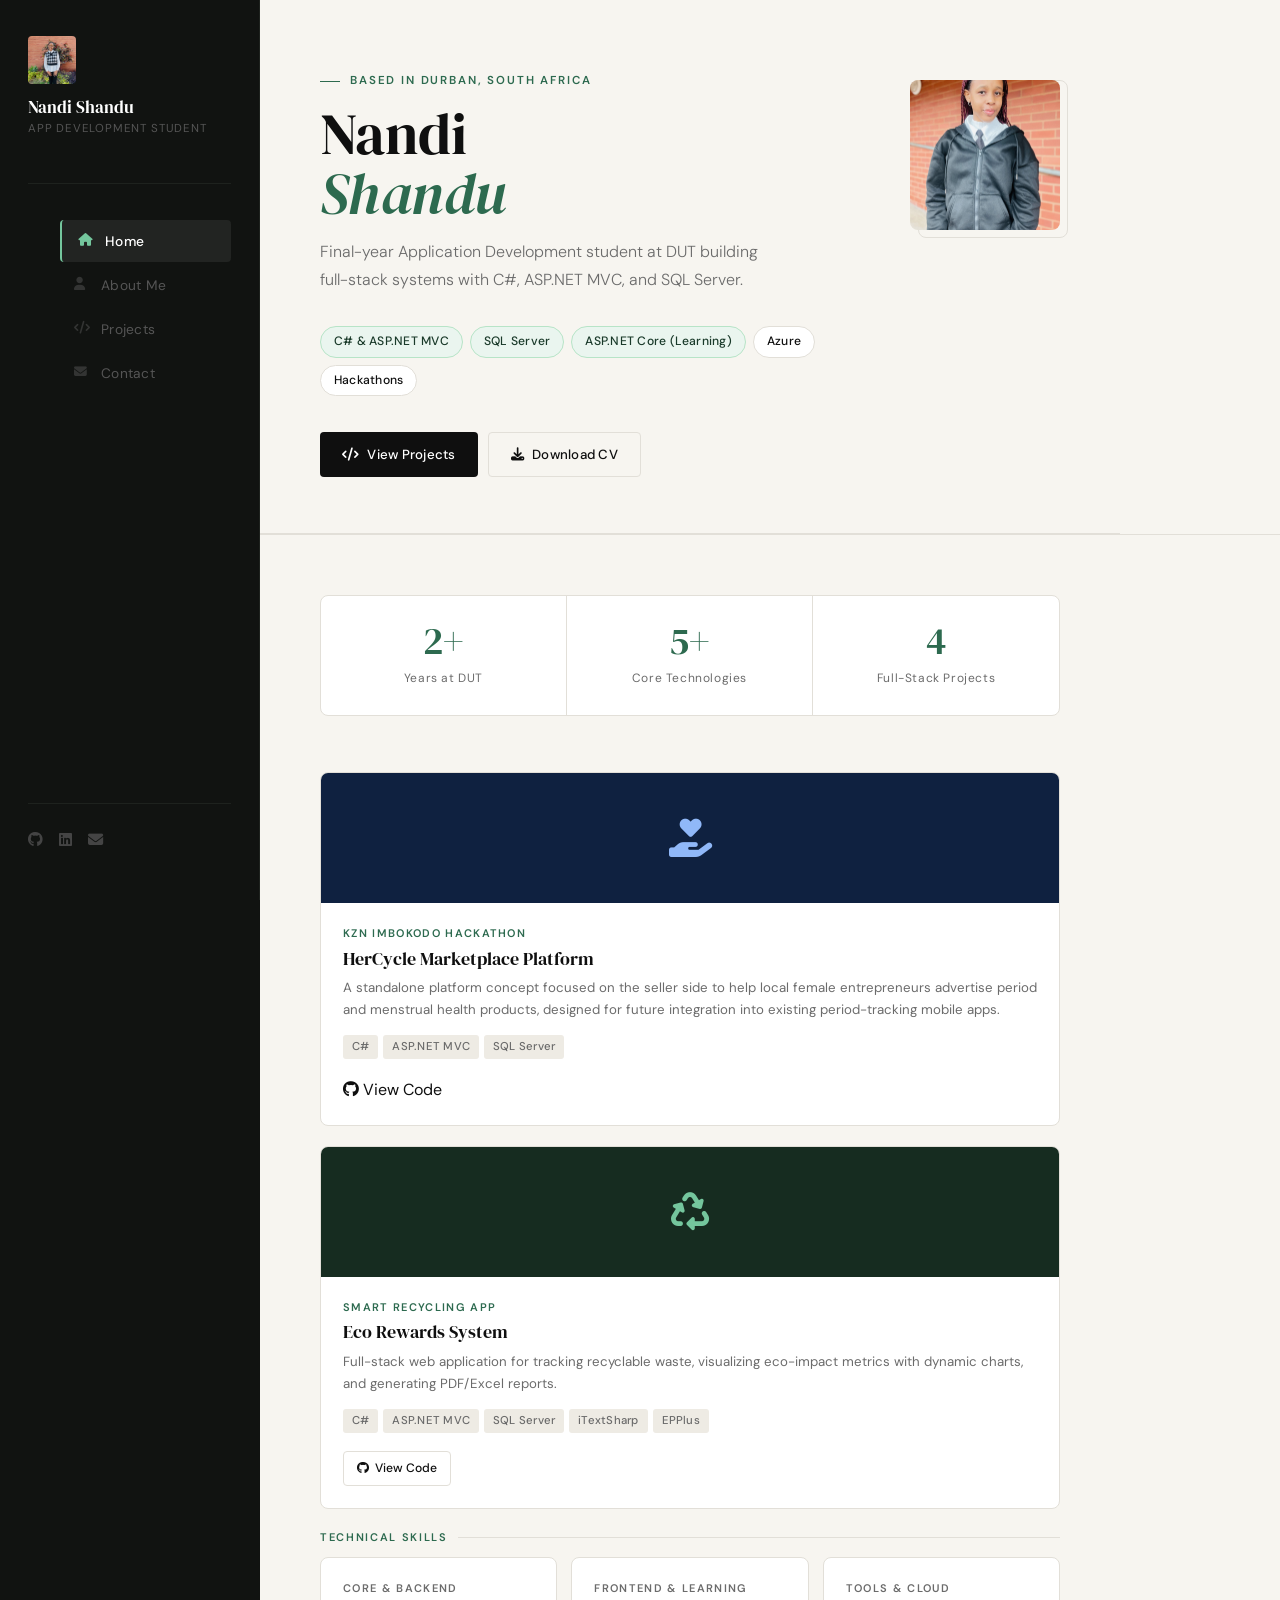
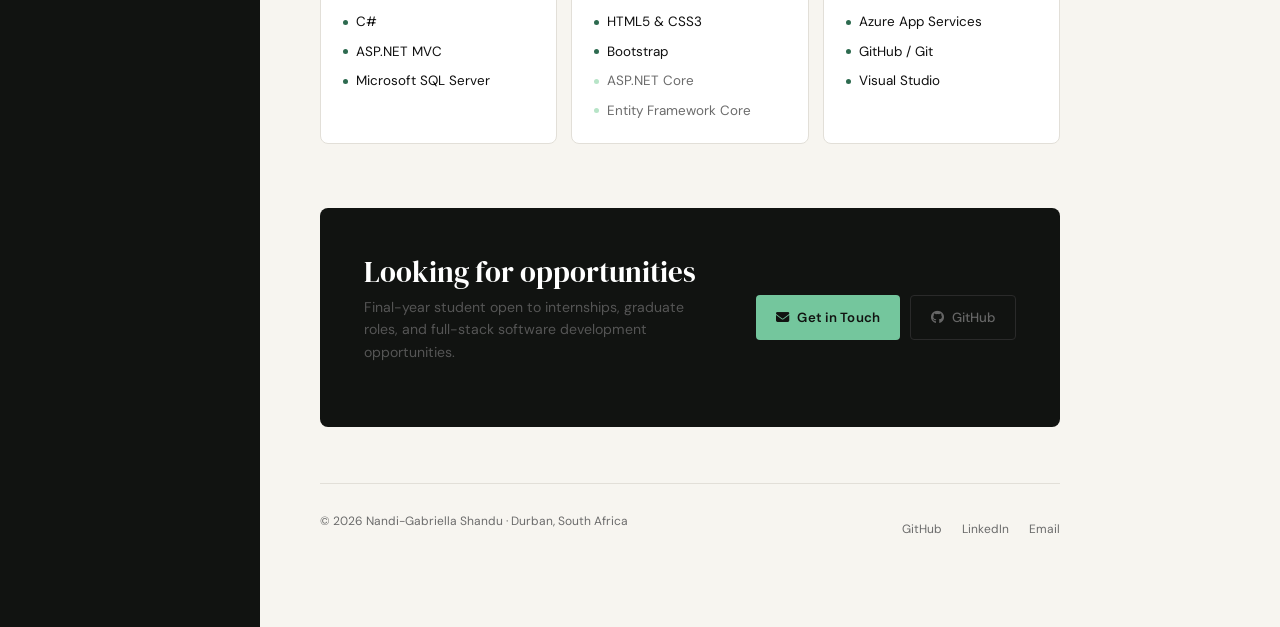
==== commit a30980c8: "Fix HTML encoding issues in index.html" ====
--- a/index.html
+++ b/index.html
@@ -22,7 +22,7 @@
     <aside class="sidebar" id="sidebar">
         <div class="sidebar-inner">
             <div class="sidebar-brand">
-                <img src="images/profile.jpg" alt="Nandi Shandu">
+                <img src="profile.jpg" alt="Nandi Shandu">
                 <h3>Nandi Shandu</h3>
                 <p>App Development Student</p>
             </div>
@@ -65,7 +65,7 @@
                 </div>
                 <div class="hero-actions">
                     <a href="MyProjects.html" class="btn-primary"><i class="fas fa-code"></i> View Projects</a>
-                    <a href="Nandi_Gabriella_Shandu_Resume.pdf" download class="btn-secondary"><i class="fas fa-download"></i> Download CV</a>
+                    <a href="Nandi_Resume.pdf" download class="btn-secondary"><i class="fas fa-download"></i> Download CV</a>
                 </div>
             </div>
             <div class="hero-image-col">
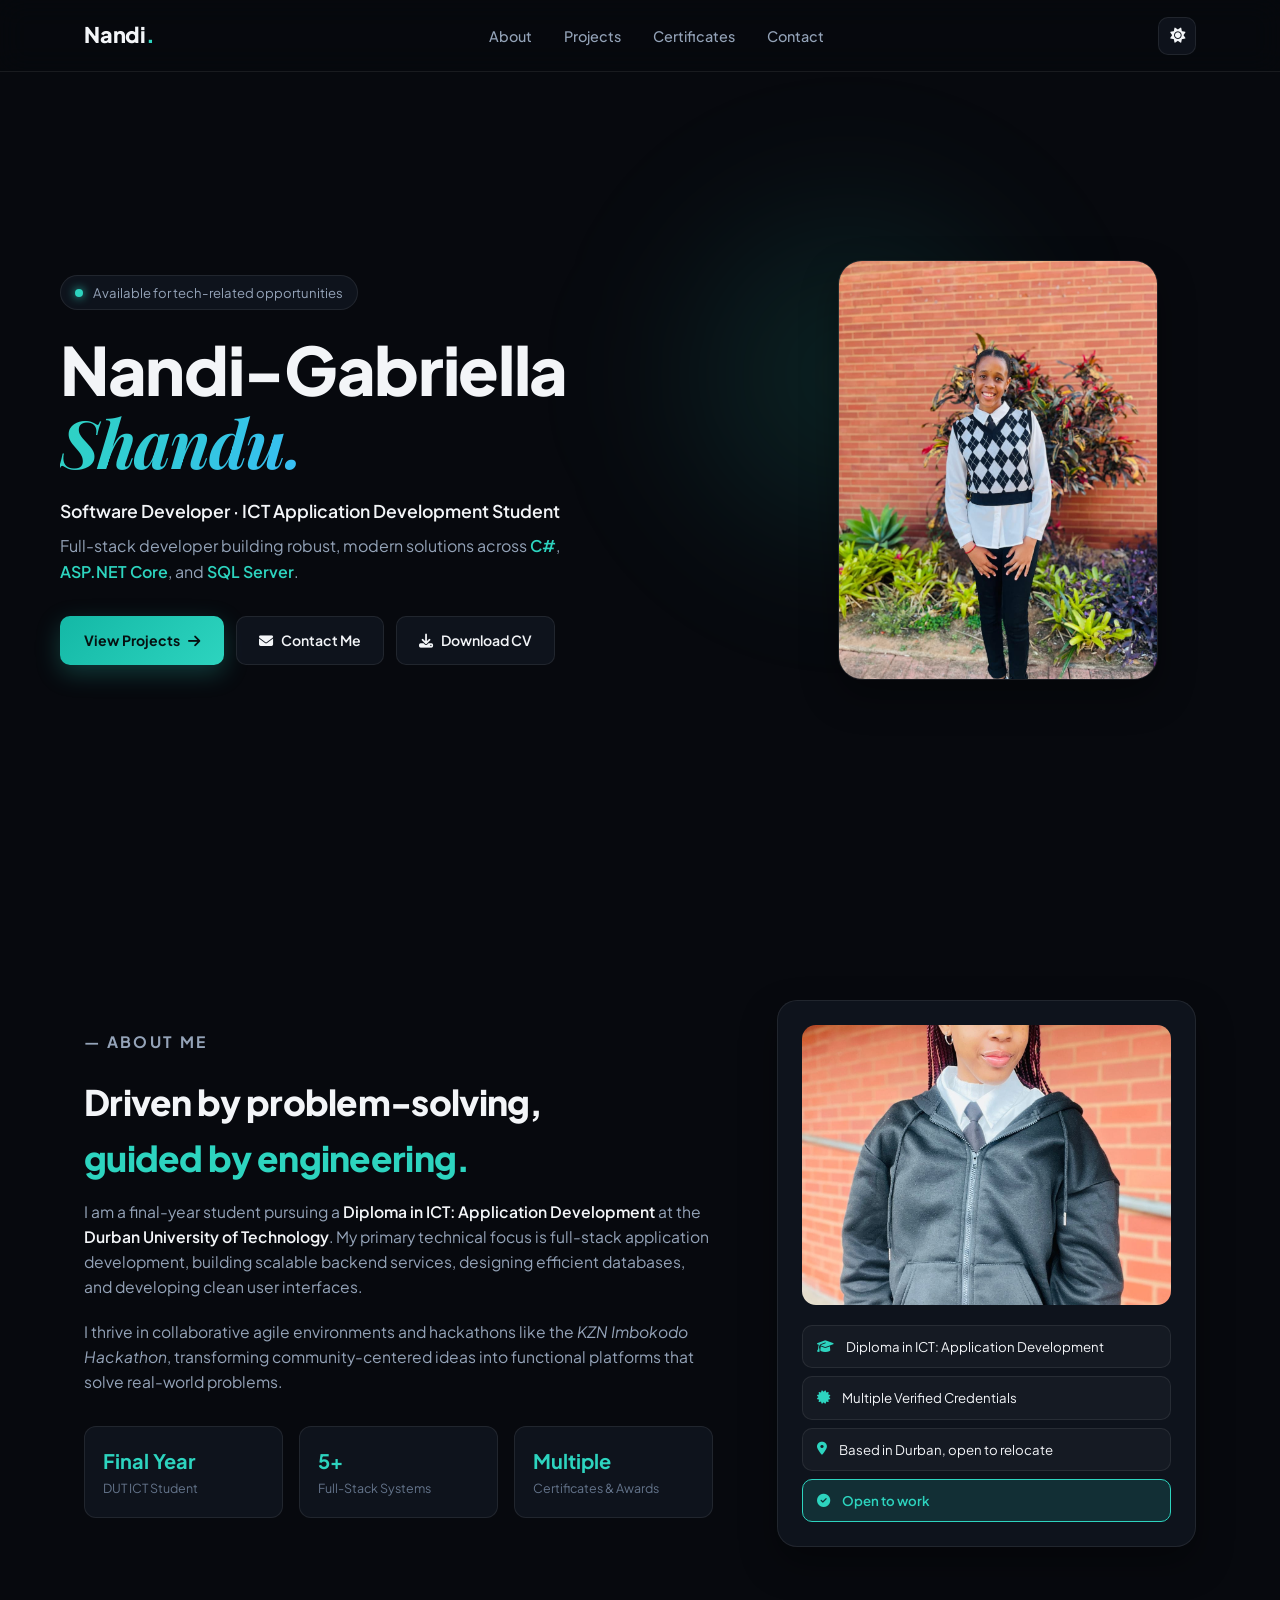
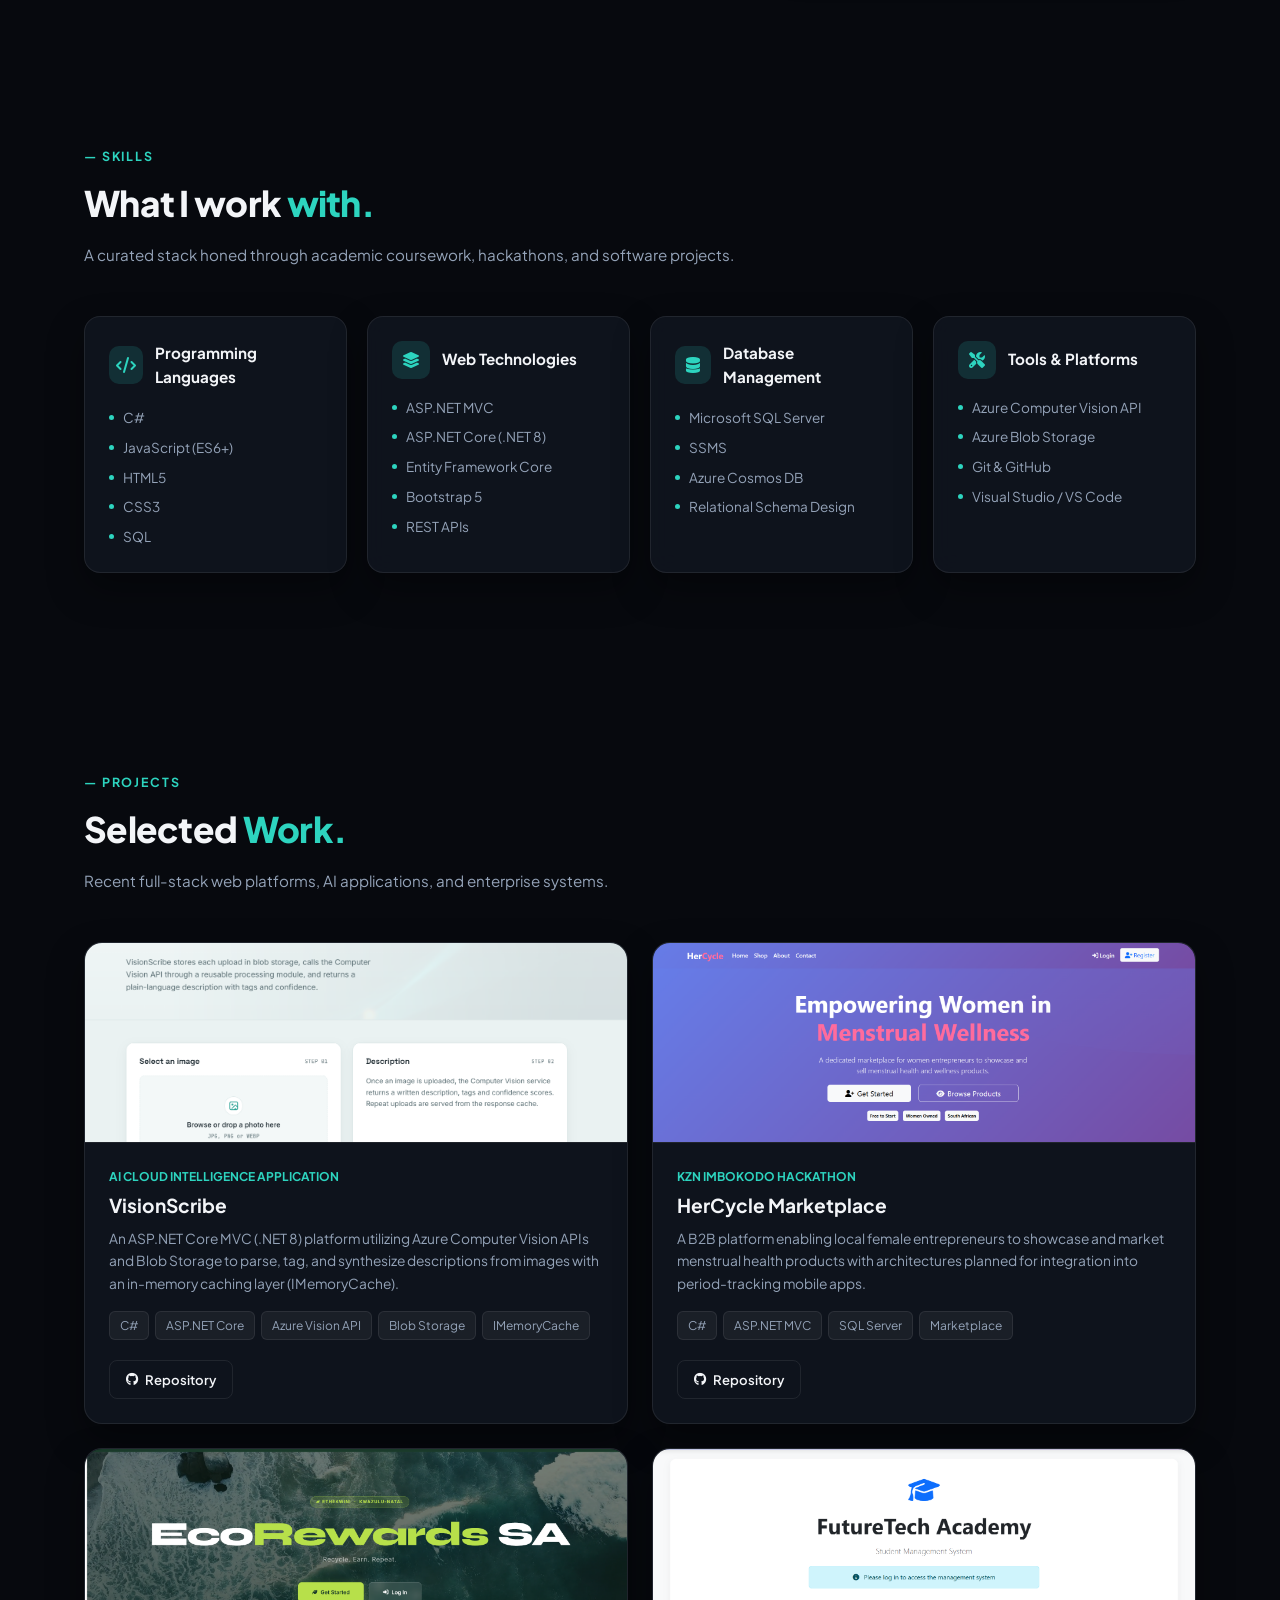
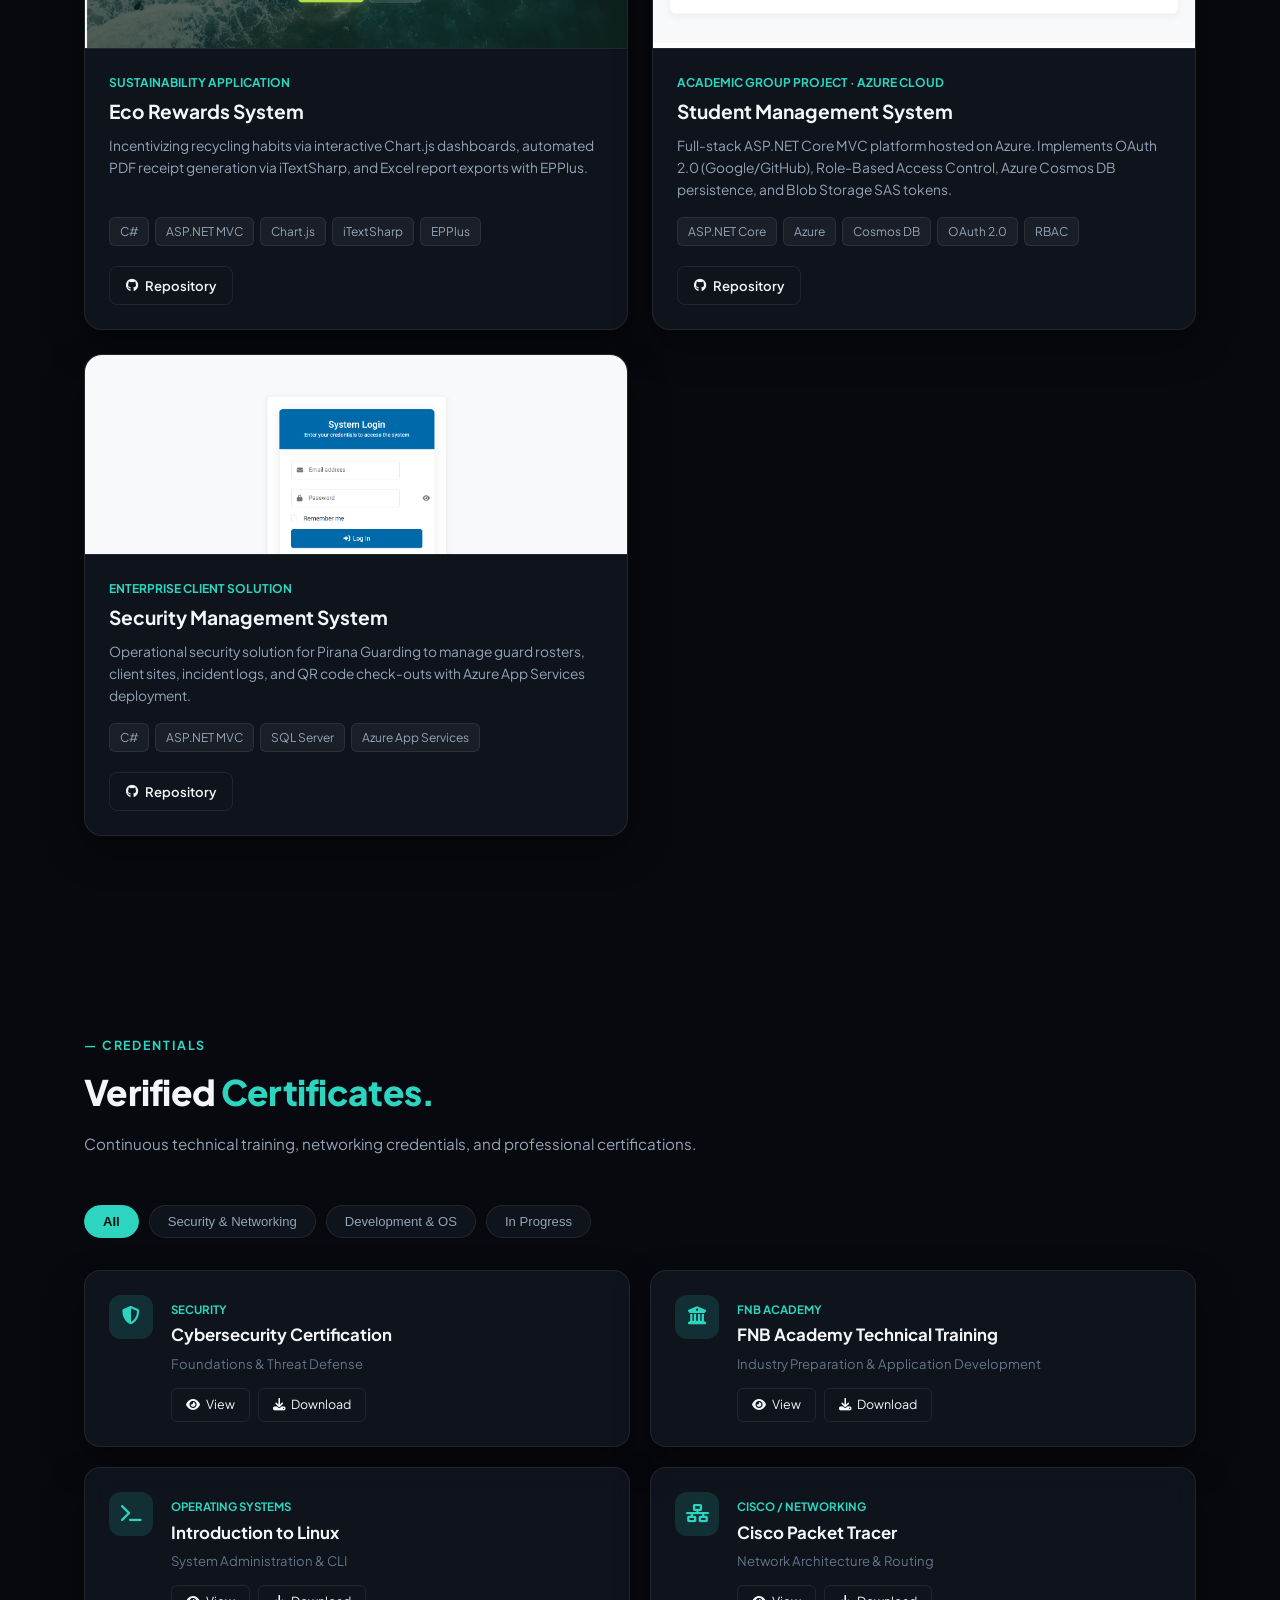
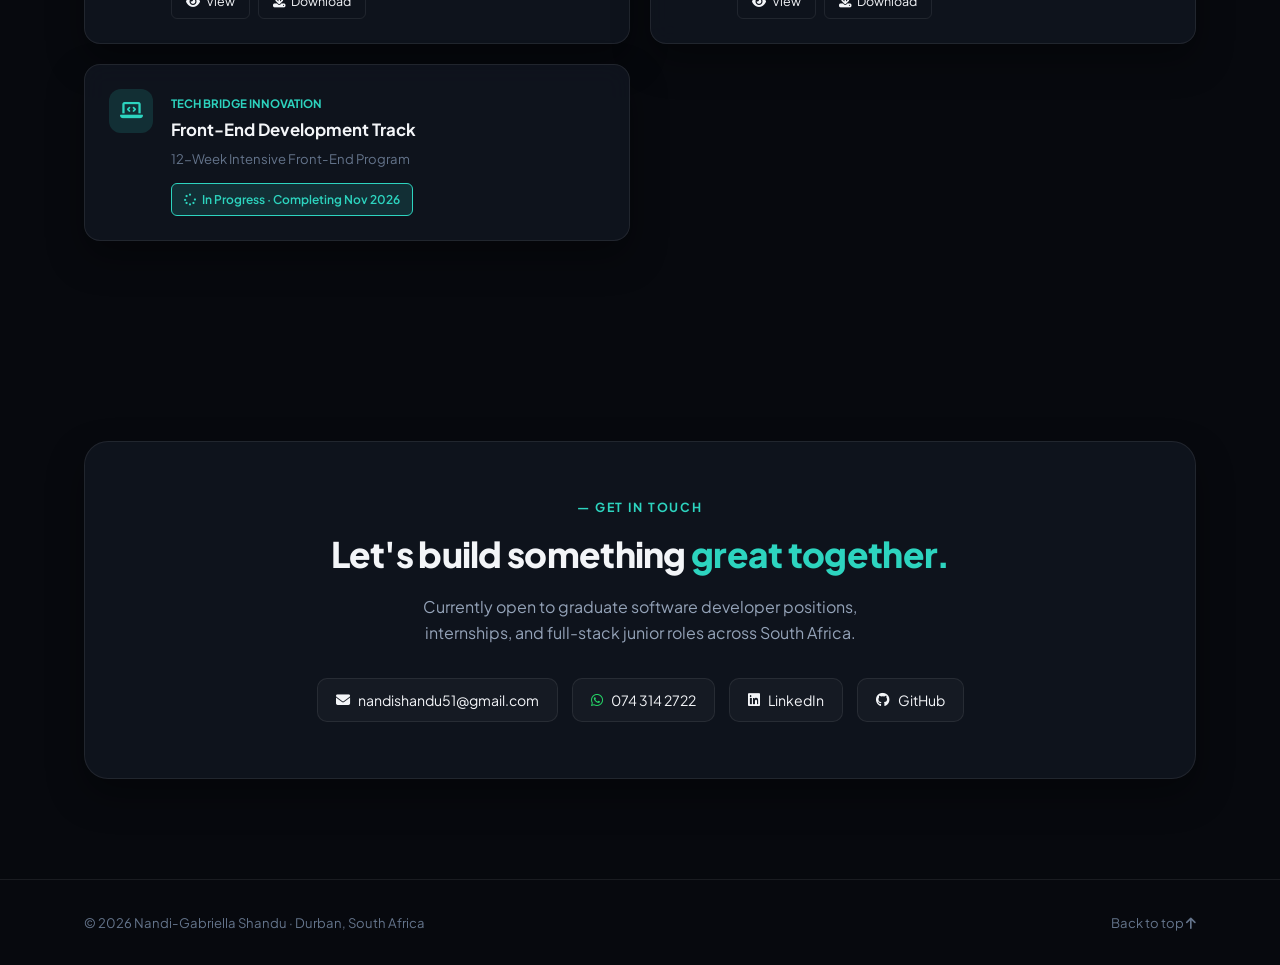
==== commit 74629134: "Rename homepage to index.html for GitHub Pages" ====
--- a/index.html
+++ b/index.html
@@ -1,202 +1,483 @@
-<!DOCTYPE html>
-<html lang="en">
-
-<head>
-    <meta charset="UTF-8" />
-    <meta name="viewport" content="width=device-width, initial-scale=1.0" />
-    <title>Nandi Shandu — Portfolio</title>
-    <link href="https://cdn.jsdelivr.net/npm/bootstrap@5.3.0/dist/css/bootstrap.min.css" rel="stylesheet">
-    <link rel="stylesheet" href="https://cdnjs.cloudflare.com/ajax/libs/font-awesome/6.5.0/css/all.min.css">
-    <link rel="stylesheet" href="style.css">
-</head>
-
-<body>
-
-    <header class="mobile-header">
-        <span class="mobile-logo">Nandi Shandu</span>
-        <button class="hamburger" id="hamburger" aria-label="Open menu">
-            <span></span><span></span><span></span>
-        </button>
-    </header>
-
-    <aside class="sidebar" id="sidebar">
-        <div class="sidebar-inner">
-            <div class="sidebar-brand">
-                <img src="profile.jpg" alt="Nandi Shandu">
-                <h3>Nandi Shandu</h3>
-                <p>App Development Student</p>
-            </div>
-            <nav class="sidebar-nav">
-                <ul>
-                    <li><a href="index.html" class="active"><i class="fas fa-home"></i> Home</a></li>
-                    <li><a href="AboutMe.html"><i class="fas fa-user"></i> About Me</a></li>
-                    <li><a href="MyProjects.html"><i class="fas fa-code"></i> Projects</a></li>
-                    <li><a href="ContactDetails.html"><i class="fas fa-envelope"></i> Contact</a></li>
-                </ul>
-            </nav>
-            <div class="sidebar-footer">
-                <div class="sidebar-socials">
-                    <a href="https://github.com/Nandi288" target="_blank" title="GitHub"><i class="fab fa-github"></i></a>
-                    <a href="https://www.linkedin.com/in/nandi-shandu-079231384" target="_blank" title="LinkedIn"><i class="fab fa-linkedin"></i></a>
-                    <a href="mailto:nandishandu51@gmail.com" title="Email"><i class="fas fa-envelope"></i></a>
-                </div>
-            </div>
-        </div>
-    </aside>
-    <div class="menu-overlay" id="overlay"></div>
-
-    <main class="main">
-
-        <!-- Hero -->
-        <section class="hero">
-            <div class="hero-text">
-                <p class="hero-eyebrow">Based in Durban, South Africa</p>
-                <h1 class="hero-name">Nandi<br><em>Shandu</em></h1>
-                <p class="hero-tagline">
-                    Final-year Application Development student at DUT building full-stack systems with
-                    C#, ASP.NET MVC, and SQL Server.
-                </p>
-                <div class="hero-chips">
-                    <span class="chip green">C# &amp; ASP.NET MVC</span>
-                    <span class="chip green">SQL Server</span>
-                    <span class="chip green">ASP.NET Core (Learning)</span>
-                    <span class="chip">Azure</span>
-                    <span class="chip">Hackathons</span>
-                </div>
-                <div class="hero-actions">
-                    <a href="MyProjects.html" class="btn-primary"><i class="fas fa-code"></i> View Projects</a>
-                    <a href="Nandi_Resume.pdf" download class="btn-secondary"><i class="fas fa-download"></i> Download CV</a>
-                </div>
-            </div>
-            <div class="hero-image-col">
-                <img src="WhatsApp Image 2025-11-11 at 10.53.11_06db4828.jpg" class="hero-avatar" alt="Nandi Shandu">
-            </div>
-        </section>
-
-        <div class="divider"></div>
-
-        <div class="page-wrap">
-
-            <!-- Stats -->
-            <div class="stats-row">
-                <div class="stat-item">
-                    <span class="stat-number">2+</span>
-                    <span class="stat-label">Years at DUT</span>
-                </div>
-                <div class="stat-item">
-                    <span class="stat-number">5+</span>
-                    <span class="stat-label">Core Technologies</span>
-                </div>
-                <div class="stat-item">
-                    <span class="stat-number">4</span>
-                    <span class="stat-label">Full-Stack Projects</span>
-                </div>
-            </div>
-
-            <!-- Featured Project: HerCycle (Hackathon) -->
-            <div class="project-card" style="margin-bottom: 20px;">
-                <div class="project-thumb thumb-blue">
-                    <i class="fas fa-hand-holding-heart"></i>
-                </div>
-                <div class="project-body">
-                    <p class="project-client">KZN Imbokodo Hackathon</p>
-                    <h3 class="project-title">HerCycle Marketplace Platform</h3>
-                    <p class="project-desc">A standalone platform concept focused on the seller side to help local female entrepreneurs advertise period and menstrual health products, designed for future integration into existing period-tracking mobile apps.</p>
-                    <div class="project-tags">
-                        <span class="tag">C#</span>
-                        <span class="tag">ASP.NET MVC</span>
-                        <span class="tag">SQL Server</span>
-                    </div>
-                    <div class="project-link
-                        <a href="https://github.com/Nandi288/HerCycle" target="_blank" class="link-btn link-btn-outline"><i class="fab fa-github"></i> View Code</a>
-                    </div>
-                </div>
-            </div>
-
-            <!-- Featured Project: Eco Rewards System -->
-            <div class="project-card" style="margin-bottom: 20px;">
-                <div class="project-thumb thumb-teal">
-                    <i class="fas fa-recycle"></i>
-                </div>
-                <div class="project-body">
-                    <p class="project-client">Smart Recycling App</p>
-                    <h3 class="project-title">Eco Rewards System</h3>
-                    <p class="project-desc">Full-stack web application for tracking recyclable waste, visualizing eco-impact metrics with dynamic charts, and generating PDF/Excel reports.</p>
-                    <div class="project-tags">
-                        <span class="tag">C#</span>
-                        <span class="tag">ASP.NET MVC</span>
-                        <span class="tag">SQL Server</span>
-                        <span class="tag">iTextSharp</span>
-                        <span class="tag">EPPlus</span>
-                    </div>
-                    <div class="project-links">
-                        <a href="https://github.com/Nandi288/SmartRecyclingRewardsSystem" target="_blank" class="link-btn link-btn-outline"><i class="fab fa-github"></i> View Code</a>
-                    </div>
-                </div>
-            </div>
-
-            <!-- Technical Skills -->
-            <p class="section-label">Technical Skills</p>
-            <div class="skills-grid" style="margin-bottom: 64px;">
-                <div class="skill-group">
-                    <p class="skill-group-label">Core &amp; Backend</p>
-                    <div class="skill-list">
-                        <span class="skill-item">C#</span>
-                        <span class="skill-item">ASP.NET MVC</span>
-                        <span class="skill-item">Microsoft SQL Server</span>
-                    </div>
-                </div>
-                <div class="skill-group">
-                    <p class="skill-group-label">Frontend &amp; Learning</p>
-                    <div class="skill-list">
-                        <span class="skill-item">HTML5 &amp; CSS3</span>
-                        <span class="skill-item">Bootstrap</span>
-                        <span class="skill-item learning">ASP.NET Core</span>
-                        <span class="skill-item learning">Entity Framework Core</span>
-                    </div>
-                </div>
-                <div class="skill-group">
-                    <p class="skill-group-label">Tools &amp; Cloud</p>
-                    <div class="skill-list">
-                        <span class="skill-item">Azure App Services</span>
-                        <span class="skill-item">GitHub / Git</span>
-                        <span class="skill-item">Visual Studio</span>
-                    </div>
-                </div>
-            </div>
-
-            <!-- CTA -->
-            <div class="cta-block">
-                <div>
-                    <h2>Looking for opportunities</h2>
-                    <p>Final-year student open to internships, graduate roles, and full-stack software development opportunities.</p>
-                </div>
-                <div class="cta-actions">
-                    <a href="ContactDetails.html" class="btn-white"><i class="fas fa-envelope"></i> Get in Touch</a>
-                    <a href="https://github.com/Nandi288" target="_blank" class="btn-ghost"><i class="fab fa-github"></i> GitHub</a>
-                </div>
-            </div>
-
-            <!-- Footer -->
-            <footer class="footer">
-                <p class="footer-copy">© 2026 Nandi-Gabriella Shandu · Durban, South Africa</p>
-                <div class="footer-links">
-                    <a href="https://github.com/Nandi288" target="_blank">GitHub</a>
-                    <a href="https://www.linkedin.com/in/nandi-shandu-079231384" target="_blank">LinkedIn</a>
-                    <a href="mailto:nandishandu51@gmail.com">Email</a>
-                </div>
-            </footer>
-
-        </div>
-    </main>
-
-    <script>
-        const btn = document.getElementById('hamburger');
-        const sidebar = document.getElementById('sidebar');
-        const overlay = document.getElementById('overlay');
-        btn.addEventListener('click', () => { sidebar.classList.toggle('open'); overlay.classList.toggle('active'); });
-        overlay.addEventListener('click', () => { sidebar.classList.remove('open'); overlay.classList.remove('active'); });
-    </script>
-</body>
-
-</html>
+<!DOCTYPE html>
+<html lang="en" data-theme="dark">
+
+<head>
+    <meta charset="UTF-8" />
+    <meta name="viewport" content="width=device-width, initial-scale=1.0" />
+    <title>Nandi-Gabriella Shandu — Portfolio</title>
+    <link rel="preconnect" href="https://fonts.googleapis.com">
+    <link rel="preconnect" href="https://fonts.gstatic.com" crossorigin>
+    <link
+        href="https://fonts.googleapis.com/css2?family=Plus+Jakarta+Sans:wght@300;400;500;600;700;800&family=Playfair+Display:ital,wght@1,600;1,700&display=swap"
+        rel="stylesheet">
+    <link rel="stylesheet" href="https://cdnjs.cloudflare.com/ajax/libs/font-awesome/6.5.0/css/all.min.css">
+    <link rel="stylesheet" href="style.css">
+</head>
+
+<body>
+
+    <!-- Top Glass Navigation -->
+    <nav class="top-nav">
+        <div class="nav-container">
+            <a href="index.html" class="nav-logo">Nandi<span>.</span></a>
+            <ul class="nav-links" id="navLinks">
+                <li><a href="AboutMe.html">About</a></li>
+                <li><a href="MyProjects.html">Projects</a></li>
+                <li><a href="Certificates.html">Certificates</a></li>
+                <li><a href="ContactDetails.html">Contact</a></li>
+            </ul>
+            <div class="nav-actions">
+                <button id="themeToggle" class="icon-btn" aria-label="Toggle Theme">
+                    <i class="fas fa-moon"></i>
+                </button>
+                <button id="menuToggle" class="mobile-toggle" aria-label="Open Menu">
+                    <span></span><span></span><span></span>
+                </button>
+            </div>
+        </div>
+    </nav>
+
+    <!-- Hero Section -->
+    <section class="hero" id="home">
+        <div class="hero-bg-glow"></div>
+        <div class="hero-container">
+            <div class="hero-text-col">
+                <div class="status-pill">
+                    <span class="status-dot"></span>
+                    <span>Available for tech-related opportunities</span>
+                </div>
+
+                <h1 class="hero-title">
+                    Nandi-Gabriella<br>
+                    <span class="script-surname">Shandu.</span>
+                </h1>
+
+                <p class="hero-role">
+                    Software Developer · ICT Application Development Student
+                </p>
+                <p class="hero-subtext">
+                    Full-stack developer building robust, modern solutions across <span class="highlight">C#</span>,
+                    <span class="highlight">ASP.NET Core</span>, and <span class="highlight">SQL Server</span>.
+                </p>
+
+
+                <div class="hero-btn-group">
+                    <a href="MyProjects.html" class="btn-gradient">View Projects <i class="fas fa-arrow-right"></i></a>
+                    <a href="ContactDetails.html" class="btn-glass"><i class="fas fa-envelope"></i> Contact Me</a>
+                    <a href="Nandi_Gabriella_Shandu_Resume.pdf" download class="btn-outline">
+                        <i class="fas fa-download"></i> Download CV
+                    </a>
+                </div>
+            </div>
+
+            <div class="hero-image-col">
+                <div class="portrait-glow-ring"></div>
+                <img src="images/profile.jpg" alt="Nandi-Gabriella Shandu" class="hero-portrait">
+            </div>
+        </div>
+    </section>
+
+    <!-- About Section -->
+    <section class="section" id="about">
+        <div class="container">
+            <div class="about-wrapper">
+                <div class="about-content">
+                    <p class="section-tag">— ABOUT ME</p>
+                    <h2 class="section-heading">Driven by problem-solving,<br><span class="accent-text">guided by
+                            engineering.</span></h2>
+                    <p>
+                        I am a final-year student pursuing a <strong>Diploma in ICT: Application Development</strong> at
+                        the <strong>Durban University of Technology</strong>. My primary technical focus is full-stack
+                        application development, building scalable backend services, designing efficient databases, and
+                        developing clean user interfaces.
+                    </p>
+                    <p>
+                        I thrive in collaborative agile environments and hackathons like the <em>KZN Imbokodo
+                            Hackathon</em>, transforming community-centered ideas into functional platforms that solve
+                        real-world problems.
+                    </p>
+                    <div class="about-stats-grid">
+                        <div class="mini-stat">
+                            <h3>Final Year</h3>
+                            <p>DUT ICT Student</p>
+                        </div>
+                        <div class="mini-stat">
+                            <h3>5+</h3>
+                            <p>Full-Stack Systems</p>
+                        </div>
+                        <div class="mini-stat">
+                            <h3>Multiple</h3>
+                            <p>Certificates &amp; Awards</p>
+                        </div>
+                    </div>
+                </div>
+
+                <!-- About Photo Card with Stacked Pills -->
+                <div class="about-card-col">
+                    <div class="about-card">
+                        <img src="images/nandi-1.jpg" alt="Nandi Shandu" class="about-card-img">
+                        <div class="about-badge-list">
+                            <div class="badge-pill">
+                                <i class="fas fa-graduation-cap"></i>
+                                <span>Diploma in ICT: Application Development</span>
+                            </div>
+                            <div class="badge-pill">
+                                <i class="fas fa-certificate"></i>
+                                <span>Multiple Verified Credentials</span>
+                            </div>
+                            <div class="badge-pill">
+                                <i class="fas fa-location-dot"></i>
+                                <span>Based in Durban, open to relocate</span>
+                            </div>
+                            <div class="badge-pill highlight">
+                                <i class="fas fa-circle-check"></i>
+                                <span>Open to work</span>
+                            </div>
+                        </div>
+                    </div>
+                </div>
+            </div>
+        </div>
+    </section>
+
+    <!-- Skills Section -->
+    <section class="section" id="skills">
+        <div class="container">
+            <p class="section-tag">— SKILLS</p>
+            <h2 class="section-heading">What I work <span class="accent-text">with.</span></h2>
+            <p class="section-subtext">A curated stack honed through academic coursework, hackathons, and software
+                projects.</p>
+
+            <div class="skills-card-grid">
+                <div class="skill-card">
+                    <div class="skill-header">
+                        <div class="skill-icon"><i class="fas fa-code"></i></div>
+                        <h3>Programming Languages</h3>
+                    </div>
+                    <ul class="skill-tags">
+                        <li>C#</li>
+                        <li>JavaScript (ES6+)</li>
+                        <li>HTML5</li>
+                        <li>CSS3</li>
+                        <li>SQL</li>
+                    </ul>
+                </div>
+
+                <div class="skill-card">
+                    <div class="skill-header">
+                        <div class="skill-icon"><i class="fas fa-layer-group"></i></div>
+                        <h3>Web Technologies</h3>
+                    </div>
+                    <ul class="skill-tags">
+                        <li>ASP.NET MVC</li>
+                        <li>ASP.NET Core (.NET 8)</li>
+                        <li>Entity Framework Core</li>
+                        <li>Bootstrap 5</li>
+                        <li>REST APIs</li>
+                    </ul>
+                </div>
+
+                <div class="skill-card">
+                    <div class="skill-header">
+                        <div class="skill-icon"><i class="fas fa-database"></i></div>
+                        <h3>Database Management</h3>
+                    </div>
+                    <ul class="skill-tags">
+                        <li>Microsoft SQL Server</li>
+                        <li>SSMS</li>
+                        <li>Azure Cosmos DB</li>
+                        <li>Relational Schema Design</li>
+                    </ul>
+                </div>
+
+                <div class="skill-card">
+                    <div class="skill-header">
+                        <div class="skill-icon"><i class="fas fa-screwdriver-wrench"></i></div>
+                        <h3>Tools &amp; Platforms</h3>
+                    </div>
+                    <ul class="skill-tags">
+                        <li>Azure Computer Vision API</li>
+                        <li>Azure Blob Storage</li>
+                        <li>Git &amp; GitHub</li>
+                        <li>Visual Studio / VS Code</li>
+                    </ul>
+                </div>
+            </div>
+        </div>
+    </section>
+
+    <!-- Projects Section -->
+    <section class="section" id="projects">
+        <div class="container">
+            <p class="section-tag">— PROJECTS</p>
+            <h2 class="section-heading">Selected <span class="accent-text">Work.</span></h2>
+            <p class="section-subtext">Recent full-stack web platforms, AI applications, and enterprise systems.</p>
+
+            <div class="projects-grid">
+                <!-- 1. VisionScribe -->
+                <div class="project-glass-card">
+                    <div class="project-mockup">
+                        <img src="images/vision-scribe.png" alt="VisionScribe Application Screenshot"
+                            style="width:100%; height:100%; object-fit:cover;">
+                    </div>
+                    <div class="project-info">
+                        <span class="project-category">AI Cloud Intelligence Application</span>
+                        <h3>VisionScribe</h3>
+                        <p>An ASP.NET Core MVC (.NET 8) platform utilizing Azure Computer Vision APIs and Blob Storage
+                            to parse, tag, and synthesize descriptions from images with an in-memory caching layer
+                            (IMemoryCache).</p>
+                        <div class="tag-row">
+                            <span>C#</span><span>ASP.NET Core</span><span>Azure Vision API</span><span>Blob
+                                Storage</span><span>IMemoryCache</span>
+                        </div>
+                        <div class="project-action-row">
+                            <a href="https://github.com/Nandi288/VisionScribe" target="_blank" class="action-btn">
+                                <i class="fab fa-github"></i> Repository
+                            </a>
+                        </div>
+                    </div>
+                </div>
+
+                <!-- 2. HerCycle -->
+                <div class="project-glass-card">
+                    <div class="project-mockup">
+                        <img src="images/Hercycle.png" alt="HerCycle Marketplace Screenshot"
+                            style="width:100%; height:100%; object-fit:cover;">
+                    </div>
+                    <div class="project-info">
+                        <span class="project-category">KZN Imbokodo Hackathon</span>
+                        <h3>HerCycle Marketplace</h3>
+                        <p>A B2B platform enabling local female entrepreneurs to showcase and market menstrual health
+                            products with architectures planned for integration into period-tracking mobile apps.</p>
+                        <div class="tag-row">
+                            <span>C#</span><span>ASP.NET MVC</span><span>SQL Server</span><span>Marketplace</span>
+                        </div>
+                        <div class="project-action-row">
+                            <a href="https://github.com/Nandi288/HerCycle" target="_blank" class="action-btn">
+                                <i class="fab fa-github"></i> Repository
+                            </a>
+                        </div>
+                    </div>
+                </div>
+
+                <!-- 3. Eco Rewards -->
+                <div class="project-glass-card">
+                    <div class="project-mockup">
+                        <img src="images/Ecorewards.png" alt="Eco Rewards System Screenshot"
+                            style="width:100%; height:100%; object-fit:cover;">
+                    </div>
+                    <div class="project-info">
+                        <span class="project-category">Sustainability Application</span>
+                        <h3>Eco Rewards System</h3>
+                        <p>Incentivizing recycling habits via interactive Chart.js dashboards, automated PDF receipt
+                            generation via iTextSharp, and Excel report exports with EPPlus.</p>
+                        <div class="tag-row">
+                            <span>C#</span><span>ASP.NET
+                                MVC</span><span>Chart.js</span><span>iTextSharp</span><span>EPPlus</span>
+                        </div>
+                        <div class="project-action-row">
+                            <a href="https://github.com/Nandi288/SmartRecyclingRewardsSystem" target="_blank"
+                                class="action-btn">
+                                <i class="fab fa-github"></i> Repository
+                            </a>
+                        </div>
+                    </div>
+                </div>
+
+                <!-- 4. Student Management System -->
+                <div class="project-glass-card">
+                    <div class="project-mockup">
+                        <img src="images/future-tech.png" alt="Student Management System Screenshot"
+                            style="width:100%; height:100%; object-fit:cover;">
+                    </div>
+                    <div class="project-info">
+                        <span class="project-category">Academic Group Project · Azure Cloud</span>
+                        <h3>Student Management System</h3>
+                        <p>Full-stack ASP.NET Core MVC platform hosted on Azure. Implements OAuth 2.0 (Google/GitHub),
+                            Role-Based Access Control, Azure Cosmos DB persistence, and Blob Storage SAS tokens.</p>
+                        <div class="tag-row">
+                            <span>ASP.NET Core</span><span>Azure</span><span>Cosmos DB</span><span>OAuth
+                                2.0</span><span>RBAC</span>
+                        </div>
+                        <div class="project-action-row">
+                            <a href="https://github.com/Nandi288/FutureTech-StudentManagement" target="_blank"
+                                class="action-btn">
+                                <i class="fab fa-github"></i> Repository
+                            </a>
+                        </div>
+                    </div>
+                </div>
+
+                <!-- 5. Pirana Security -->
+                <div class="project-glass-card">
+                    <div class="project-mockup">
+                        <img src="images/pirana.png" alt="Pirana Security Management Screenshot"
+                            style="width:100%; height:100%; object-fit:cover;">
+                    </div>
+                    <div class="project-info">
+                        <span class="project-category">Enterprise Client Solution</span>
+                        <h3>Security Management System</h3>
+                        <p>Operational security solution for Pirana Guarding to manage guard rosters, client sites,
+                            incident logs, and QR code check-outs with Azure App Services deployment.</p>
+                        <div class="tag-row">
+                            <span>C#</span><span>ASP.NET MVC</span><span>SQL Server</span><span>Azure App
+                                Services</span>
+                        </div>
+                        <div class="project-action-row">
+                            <a href="https://github.com/Sfundo03/PiranaSecuritySystem" target="_blank"
+                                class="action-btn">
+                                <i class="fab fa-github"></i> Repository
+                            </a>
+                        </div>
+                    </div>
+                </div>
+            </div>
+        </div>
+    </section>
+
+    <!-- Certificates Section -->
+    <section class="section" id="certificates">
+        <div class="container">
+            <p class="section-tag">— CREDENTIALS</p>
+            <h2 class="section-heading">Verified <span class="accent-text">Certificates.</span></h2>
+            <p class="section-subtext">Continuous technical training, networking credentials, and professional
+                certifications.</p>
+
+            <div class="cert-filter-pills">
+                <button class="filter-btn active" data-filter="all">All</button>
+                <button class="filter-btn" data-filter="security">Security &amp; Networking</button>
+                <button class="filter-btn" data-filter="dev">Development &amp; OS</button>
+                <button class="filter-btn" data-filter="progress">In Progress</button>
+            </div>
+
+            <div class="certificates-grid">
+                <!-- 1. Cybersecurity -->
+                <div class="cert-glass-card" data-category="security">
+                    <div class="cert-icon-wrap"><i class="fas fa-shield-halved"></i></div>
+                    <div class="cert-body">
+                        <span class="cert-provider">Security</span>
+                        <h4>Cybersecurity Certification</h4>
+                        <p>Foundations &amp; Threat Defense</p>
+                        <div class="cert-btn-group">
+                            <a href="certificates/cybersecurity-certificate.pdf" target="_blank"
+                                class="cert-action-btn"><i class="fas fa-eye"></i> View</a>
+                            <a href="certificates/cybersecurity-certificate.pdf"
+                                download="Nandi_Shandu_Cybersecurity_Certificate.pdf" class="cert-action-btn"><i
+                                    class="fas fa-download"></i> Download</a>
+                        </div>
+                    </div>
+                </div>
+
+                <!-- 2. FNB Academy -->
+                <div class="cert-glass-card" data-category="dev">
+                    <div class="cert-icon-wrap"><i class="fas fa-building-columns"></i></div>
+                    <div class="cert-body">
+                        <span class="cert-provider">FNB Academy</span>
+                        <h4>FNB Academy Technical Training</h4>
+                        <p>Industry Preparation &amp; Application Development</p>
+                        <div class="cert-btn-group">
+                            <a href="certificates/fnb-academy-certificate.pdf" target="_blank"
+                                class="cert-action-btn"><i class="fas fa-eye"></i> View</a>
+                            <a href="certificates/fnb-academy-certificate.pdf"
+                                download="Nandi_Shandu_FNB_Academy_Certificate.pdf" class="cert-action-btn"><i
+                                    class="fas fa-download"></i> Download</a>
+                        </div>
+                    </div>
+                </div>
+
+                <!-- 3. Linux -->
+                <div class="cert-glass-card" data-category="dev">
+                    <div class="cert-icon-wrap"><i class="fas fa-terminal"></i></div>
+                    <div class="cert-body">
+                        <span class="cert-provider">Operating Systems</span>
+                        <h4>Introduction to Linux</h4>
+                        <p>System Administration &amp; CLI</p>
+                        <div class="cert-btn-group">
+                            <a href="certificates/linux-certificate.pdf" target="_blank" class="cert-action-btn"><i
+                                    class="fas fa-eye"></i> View</a>
+                            <a href="certificates/linux-certificate.pdf" download="Nandi_Shandu_Linux_Certificate.pdf"
+                                class="cert-action-btn"><i class="fas fa-download"></i> Download</a>
+                        </div>
+                    </div>
+                </div>
+
+                <!-- 4. Cisco Packet Tracer -->
+                <div class="cert-glass-card" data-category="security">
+                    <div class="cert-icon-wrap"><i class="fas fa-network-wired"></i></div>
+                    <div class="cert-body">
+                        <span class="cert-provider">Cisco / Networking</span>
+                        <h4>Cisco Packet Tracer</h4>
+                        <p>Network Architecture &amp; Routing</p>
+                        <div class="cert-btn-group">
+                            <a href="certificates/packet-tracer-certificate.pdf" target="_blank"
+                                class="cert-action-btn"><i class="fas fa-eye"></i> View</a>
+                            <a href="certificates/packet-tracer-certificate.pdf"
+                                download="Nandi_Shandu_Packet_Tracer_Certificate.pdf" class="cert-action-btn"><i
+                                    class="fas fa-download"></i> Download</a>
+                        </div>
+                    </div>
+                </div>
+
+                <!-- 5. Tech Bridge Innovation (In Progress) -->
+                <div class="cert-glass-card" data-category="progress">
+                    <div class="cert-icon-wrap"><i class="fas fa-laptop-code"></i></div>
+                    <div class="cert-body">
+                        <span class="cert-provider">Tech Bridge Innovation</span>
+                        <h4>Front-End Development Track</h4>
+                        <p>12-Week Intensive Front-End Program</p>
+                        <div class="cert-btn-group">
+                            <span class="badge-pill highlight"
+                                style="display:inline-flex; align-items:center; gap:6px; padding:6px 12px; font-size:0.75rem; border-radius:6px;">
+                                <i class="fas fa-spinner fa-spin"></i> In Progress · Completing Nov 2026
+                            </span>
+                        </div>
+                    </div>
+                </div>
+            </div>
+        </div>
+    </section>
+
+    <!-- Contact Section -->
+    <section class="section" id="contact">
+        <div class="container">
+            <div class="contact-card-centered">
+                <p class="section-tag" style="text-align: center;">— GET IN TOUCH</p>
+                <h2 class="section-heading" style="text-align: center;">Let's build something <span
+                        class="accent-text">great together.</span></h2>
+                <p style="text-align: center; max-width: 500px; margin: 0 auto 32px; color: var(--text-mid);">
+                    Currently open to graduate software developer positions, internships, and full-stack junior roles
+                    across South Africa.
+                </p>
+
+                <div class="contact-methods">
+                    <a href="mailto:nandishandu51@gmail.com" class="contact-badge">
+                        <i class="fas fa-envelope"></i> nandishandu51@gmail.com
+                    </a>
+                    <a href="tel:0743142722" class="contact-badge">
+                        <i class="fab fa-whatsapp" style="color: #25D366;"></i> 074 314 2722
+                    </a>
+                    <a href="https://www.linkedin.com/in/nandi-shandu-079231384" target="_blank" class="contact-badge">
+                        <i class="fab fa-linkedin"></i> LinkedIn
+                    </a>
+                    <a href="https://github.com/Nandi288" target="_blank" class="contact-badge">
+                        <i class="fab fa-github"></i> GitHub
+                    </a>
+                </div>
+            </div>
+        </div>
+    </section>
+
+    <!-- Footer -->
+    <footer class="footer">
+        <div class="container footer-content">
+            <p>© 2026 Nandi-Gabriella Shandu · Durban, South Africa</p>
+            <div class="footer-links">
+                <a href="index.html">Back to top <i class="fas fa-arrow-up"></i></a>
+            </div>
+        </div>
+    </footer>
+
+    <script src="theme.js"></script>
+</body>
+
+</html>
--- a/style.css
+++ b/style.css
@@ -1,965 +1,861 @@
-@import url('https://fonts.googleapis.com/css2?family=DM+Serif+Display:ital@0;1&family=DM+Sans:ital,opsz,wght@0,9..40,300;0,9..40,400;0,9..40,500;0,9..40,600;1,9..40,300&display=swap');
-
-:root {
-    --ink: #0f0f0f;
-    --panel: #111311;
-    --panel-border: #1e221e;
-    --paper: #f7f5f0;
-    --surface: #ffffff;
-    --cream: #eeebe4;
-    --line: #e2dfd8;
-    --mid: #6b6b6b;
-    --accent: #1a3a2a;
-    --accent-bright: #2d6a4f;
-    --accent-muted: #1e2e22;
-    --green-text: #74c69d;
-    --white: #ffffff;
-    --sidebar-w: 260px;
-    --radius: 4px;
-}
-
-*,
-*::before,
-*::after {
-    margin: 0;
-    padding: 0;
-    box-sizing: border-box;
-}
-
-html {
-    scroll-behavior: smooth;
-}
-
-body {
-    font-family: 'DM Sans', sans-serif;
-    background-color: var(--panel);
-    color: var(--ink);
-    font-size: 16px;
-    line-height: 1.6;
-    -webkit-font-smoothing: antialiased;
-}
-
-h1,
-h2,
-h3,
-h4 {
-    font-family: 'DM Serif Display', serif;
-    line-height: 1.15;
-    font-weight: 400;
-}
-
-/* SIDEBAR */
-.sidebar {
-    position: fixed;
-    top: 0;
-    left: 0;
-    width: var(--sidebar-w);
-    height: 100vh;
-    background: var(--panel);
-    border-right: 1px solid var(--panel-border);
-    display: flex;
-    flex-direction: column;
-    z-index: 200;
-    overflow: hidden;
-}
-
-.sidebar-inner {
-    display: flex;
-    flex-direction: column;
-    height: 100%;
-    padding: 36px 28px 32px;
-}
-
-.sidebar-brand {
-    margin-bottom: 36px;
-    padding-bottom: 28px;
-    border-bottom: 1px solid var(--panel-border);
-}
-
-.sidebar-brand img {
-    width: 48px;
-    height: 48px;
-    border-radius: var(--radius);
-    object-fit: cover;
-    margin-bottom: 14px;
-    filter: grayscale(20%);
-    display: block;
-}
-
-.sidebar-brand h3 {
-    font-family: 'DM Serif Display', serif;
-    font-size: 1.05rem;
-    color: var(--white);
-    margin-bottom: 3px;
-    font-weight: 400;
-}
-
-.sidebar-brand p {
-    font-size: 0.72rem;
-    color: #555;
-    letter-spacing: 0.07em;
-    text-transform: uppercase;
-}
-
-.sidebar-nav {
-    flex: 1;
-}
-
-.sidebar-nav ul {
-    list-style: none;
-    display: flex;
-    flex-direction: column;
-    gap: 2px;
-}
-
-.sidebar-nav a {
-    display: flex;
-    align-items: center;
-    gap: 11px;
-    padding: 10px 12px;
-    color: #555;
-    text-decoration: none;
-    font-size: 0.86rem;
-    font-weight: 400;
-    letter-spacing: 0.02em;
-    border-radius: var(--radius);
-    border-left: 2px solid transparent;
-    transition: color 0.18s, background 0.18s, border-color 0.18s, padding-left 0.18s;
-}
-
-.sidebar-nav a i {
-    width: 16px;
-    font-size: 0.8rem;
-    opacity: 0.5;
-    transition: opacity 0.18s;
-    flex-shrink: 0;
-}
-
-.sidebar-nav a:hover {
-    color: #ccc;
-    background: rgba(255, 255, 255, 0.05);
-    padding-left: 16px;
-}
-
-.sidebar-nav a:hover i {
-    opacity: 0.9;
-}
-
-.sidebar-nav a.active {
-    color: var(--white);
-    background: rgba(255, 255, 255, 0.07);
-    border-left-color: var(--green-text);
-    padding-left: 16px;
-    font-weight: 500;
-}
-
-.sidebar-nav a.active i {
-    opacity: 1;
-    color: var(--green-text);
-}
-
-.sidebar-footer {
-    padding-top: 24px;
-    border-top: 1px solid var(--panel-border);
-    margin-top: 8px;
-}
-
-.sidebar-socials {
-    display: flex;
-    gap: 16px;
-    margin-bottom: 16px;
-}
-
-.sidebar-socials a {
-    color: #444;
-    font-size: 0.95rem;
-    text-decoration: none;
-    transition: color 0.2s;
-}
-
-.sidebar-socials a:hover {
-    color: var(--green-text);
-}
-
-/* MOBILE HEADER */
-.mobile-header {
-    display: none;
-    position: fixed;
-    top: 0;
-    left: 0;
-    right: 0;
-    height: 56px;
-    background: var(--panel);
-    border-bottom: 1px solid var(--panel-border);
-    z-index: 300;
-    align-items: center;
-    justify-content: space-between;
-    padding: 0 20px;
-}
-
-.mobile-logo {
-    font-family: 'DM Serif Display', serif;
-    color: var(--white);
-    font-size: 1rem;
-}
-
-.hamburger {
-    background: none;
-    border: none;
-    cursor: pointer;
-    display: flex;
-    flex-direction: column;
-    gap: 5px;
-    padding: 4px;
-}
-
-.hamburger span {
-    display: block;
-    width: 20px;
-    height: 1.5px;
-    background: #888;
-    border-radius: 2px;
-    transition: all 0.25s;
-}
-
-.menu-overlay {
-    display: none;
-    position: fixed;
-    inset: 0;
-    background: rgba(0, 0, 0, 0.7);
-    z-index: 199;
-}
-
-.menu-overlay.active {
-    display: block;
-}
-
-/* MAIN CONTENT */
-.main {
-    margin-left: var(--sidebar-w);
-    min-height: 100vh;
-    background: var(--paper);
-}
-
-.hero {
-    padding: 72px 60px 56px;
-    max-width: 860px;
-    display: grid;
-    grid-template-columns: 1fr auto;
-    gap: 48px;
-    align-items: start;
-    border-bottom: 1px solid var(--line);
-}
-
-.hero-eyebrow {
-    font-size: 0.72rem;
-    font-weight: 600;
-    letter-spacing: 0.16em;
-    text-transform: uppercase;
-    color: var(--accent-bright);
-    margin-bottom: 14px;
-    display: flex;
-    align-items: center;
-    gap: 10px;
-}
-
-.hero-eyebrow::before {
-    content: '';
-    display: inline-block;
-    width: 20px;
-    height: 1px;
-    background: var(--accent-bright);
-}
-
-.hero-name {
-    font-size: clamp(2.8rem, 4.5vw, 3.8rem);
-    color: var(--ink);
-    margin-bottom: 14px;
-    line-height: 1.04;
-    letter-spacing: -0.01em;
-}
-
-.hero-name em {
-    color: var(--accent-bright);
-    font-style: italic;
-}
-
-.hero-tagline {
-    font-size: 1rem;
-    color: var(--mid);
-    max-width: 460px;
-    margin-bottom: 32px;
-    line-height: 1.75;
-    font-weight: 300;
-}
-
-.hero-chips {
-    display: flex;
-    flex-wrap: wrap;
-    gap: 7px;
-    margin-bottom: 36px;
-}
-
-.chip {
-    padding: 5px 13px;
-    background: var(--surface);
-    border: 0.5px solid var(--line);
-    border-radius: 100px;
-    font-size: 0.76rem;
-    font-weight: 500;
-    color: var(--ink);
-    letter-spacing: 0.02em;
-}
-
-.chip.green {
-    background: #eaf5ef;
-    border-color: #b7e4c7;
-    color: var(--accent);
-}
-
-.hero-actions {
-    display: flex;
-    gap: 10px;
-    flex-wrap: wrap;
-}
-
-.hero-image-col {
-    padding-top: 8px;
-    position: relative;
-}
-
-.hero-image-col::after {
-    content: '';
-    position: absolute;
-    bottom: -8px;
-    right: -8px;
-    width: 100%;
-    height: 100%;
-    border: 1px solid var(--line);
-    border-radius: 8px;
-    z-index: 0;
-    pointer-events: none;
-}
-
-.hero-avatar {
-    width: 150px;
-    height: 150px;
-    border-radius: 8px;
-    object-fit: cover;
-    display: block;
-    filter: grayscale(15%);
-    position: relative;
-    z-index: 1;
-    transition: filter 0.35s;
-}
-
-.hero-avatar:hover {
-    filter: grayscale(0%);
-}
-
-.page-wrap {
-    max-width: 860px;
-    padding: 60px 60px 80px;
-}
-
-.section-label {
-    font-size: 0.69rem;
-    font-weight: 600;
-    letter-spacing: 0.15em;
-    text-transform: uppercase;
-    color: var(--accent-bright);
-    margin-bottom: 10px;
-    display: flex;
-    align-items: center;
-    gap: 10px;
-}
-
-.section-label::after {
-    content: '';
-    flex: 1;
-    height: 1px;
-    background: var(--line);
-}
-
-.divider {
-    height: 1px;
-    background: var(--line);
-    margin: 0;
-}
-
-/* BUTTONS */
-.btn-primary {
-    display: inline-flex;
-    align-items: center;
-    gap: 8px;
-    padding: 11px 22px;
-    background: var(--ink);
-    color: var(--white);
-    text-decoration: none;
-    font-size: 0.83rem;
-    font-weight: 500;
-    border-radius: var(--radius);
-    letter-spacing: 0.02em;
-    transition: background 0.2s, transform 0.15s;
-    border: none;
-    cursor: pointer;
-}
-
-.btn-primary:hover {
-    background: var(--accent-bright);
-    color: var(--white);
-    transform: translateY(-1px);
-}
-
-.btn-secondary {
-    display: inline-flex;
-    align-items: center;
-    gap: 8px;
-    padding: 11px 22px;
-    background: transparent;
-    color: var(--ink);
-    text-decoration: none;
-    font-size: 0.83rem;
-    font-weight: 500;
-    border-radius: var(--radius);
-    border: 0.5px solid var(--line);
-    letter-spacing: 0.02em;
-    transition: all 0.2s;
-    cursor: pointer;
-}
-
-.btn-secondary:hover {
-    border-color: var(--ink);
-    background: rgba(0, 0, 0, 0.03);
-}
-
-/* STATS ROW */
-.stats-row {
-    display: grid;
-    grid-template-columns: repeat(3, 1fr);
-    border: 0.5px solid var(--line);
-    border-radius: 8px;
-    overflow: hidden;
-    margin-bottom: 56px;
-    background: var(--surface);
-}
-
-.stat-item {
-    padding: 26px 28px;
-    border-right: 0.5px solid var(--line);
-    text-align: center;
-}
-
-.stat-item:last-child {
-    border-right: none;
-}
-
-.stat-number {
-    font-family: 'DM Serif Display', serif;
-    font-size: 2.4rem;
-    color: var(--accent-bright);
-    display: block;
-    margin-bottom: 3px;
-    line-height: 1;
-}
-
-.stat-label {
-    font-size: 0.75rem;
-    color: var(--mid);
-    letter-spacing: 0.05em;
-}
-
-/* PROJECT CARDS */
-.projects-grid {
-    display: grid;
-    grid-template-columns: 1fr 1fr;
-    gap: 16px;
-    margin-bottom: 56px;
-}
-
-.project-card {
-    border: 0.5px solid var(--line);
-    border-radius: 8px;
-    overflow: hidden;
-    background: var(--surface);
-    transition: transform 0.22s ease, box-shadow 0.22s ease, border-color 0.22s;
-}
-
-.project-card:hover {
-    transform: translateY(-4px);
-    box-shadow: 0 16px 40px rgba(0, 0, 0, 0.09);
-    border-color: #c8c4bc;
-}
-
-.project-thumb {
-    height: 130px;
-    display: flex;
-    align-items: center;
-    justify-content: center;
-    font-size: 2.4rem;
-}
-
-.thumb-dark { background: #131313; color: #fff; }
-.thumb-teal { background: #162c20; color: #74c69d; }
-.thumb-blue { background: #0f2140; color: #90b8f8; }
-
-.project-body { padding: 22px; }
-
-.project-client {
-    font-size: 0.69rem;
-    font-weight: 600;
-    letter-spacing: 0.12em;
-    text-transform: uppercase;
-    color: var(--accent-bright);
-    margin-bottom: 6px;
-}
-
-.project-title {
-    font-family: 'DM Serif Display', serif;
-    font-size: 1.1rem;
-    margin-bottom: 8px;
-    color: var(--ink);
-}
-
-.project-desc {
-    font-size: 0.83rem;
-    color: var(--mid);
-    line-height: 1.65;
-    margin-bottom: 14px;
-}
-
-.project-tags {
-    display: flex;
-    flex-wrap: wrap;
-    gap: 5px;
-    margin-bottom: 18px;
-}
-
-.tag {
-    padding: 3px 9px;
-    background: var(--cream);
-    border-radius: 3px;
-    font-size: 0.71rem;
-    font-weight: 500;
-    color: var(--mid);
-    letter-spacing: 0.02em;
-}
-
-.project-links {
-    display: flex;
-    gap: 8px;
-    flex-wrap: wrap;
-}
-
-.link-btn {
-    display: inline-flex;
-    align-items: center;
-    gap: 6px;
-    padding: 7px 13px;
-    font-size: 0.76rem;
-    font-weight: 500;
-    border-radius: var(--radius);
-    text-decoration: none;
-    transition: all 0.18s;
-}
-
-.link-btn-outline {
-    border: 0.5px solid var(--line);
-    color: var(--ink);
-    background: transparent;
-}
-
-.link-btn-outline:hover {
-    background: var(--ink);
-    color: var(--white);
-    border-color: var(--ink);
-}
-
-.link-btn-solid {
-    background: var(--accent-bright);
-    color: var(--white);
-    border: 0.5px solid var(--accent-bright);
-}
-
-.link-btn-solid:hover {
-    background: #235c43;
-    border-color: #235c43;
-}
-
-/* SKILLS GRID */
-.skills-grid {
-    display: grid;
-    grid-template-columns: repeat(3, 1fr);
-    gap: 14px;
-    margin-bottom: 56px;
-}
-
-.skill-group {
-    padding: 22px;
-    background: var(--surface);
-    border: 0.5px solid var(--line);
-    border-radius: 8px;
-}
-
-.skill-group-label {
-    font-size: 0.69rem;
-    font-weight: 600;
-    letter-spacing: 0.12em;
-    text-transform: uppercase;
-    color: var(--mid);
-    margin-bottom: 14px;
-}
-
-.skill-list {
-    display: flex;
-    flex-direction: column;
-    gap: 8px;
-}
-
-.skill-item {
-    display: flex;
-    align-items: center;
-    gap: 8px;
-    font-size: 0.84rem;
-    color: var(--ink);
-    font-weight: 400;
-}
-
-.skill-item::before {
-    content: '';
-    width: 5px;
-    height: 5px;
-    border-radius: 50%;
-    background: var(--accent-bright);
-    flex-shrink: 0;
-}
-
-.skill-item.learning { color: var(--mid); }
-.skill-item.learning::before { background: #b7e4c7; }
-
-/* CTA BLOCK */
-.cta-block {
-    background: var(--panel);
-    border-radius: 8px;
-    padding: 48px 44px;
-    display: grid;
-    grid-template-columns: 1fr auto;
-    gap: 36px;
-    align-items: center;
-    margin-bottom: 56px;
-}
-
-.cta-block h2 { color: var(--white); font-size: 1.8rem; margin-bottom: 6px; }
-.cta-block p { color: #555; font-size: 0.88rem; }
-
-.cta-actions {
-    display: flex;
-    gap: 10px;
-    flex-shrink: 0;
-}
-
-.btn-white {
-    display: inline-flex;
-    align-items: center;
-    gap: 8px;
-    padding: 11px 20px;
-    background: var(--green-text);
-    color: var(--panel);
-    font-size: 0.83rem;
-    font-weight: 600;
-    border-radius: var(--radius);
-    text-decoration: none;
-    transition: background 0.2s, transform 0.15s;
-    letter-spacing: 0.01em;
-}
-
-.btn-white:hover {
-    background: #52b788;
-    color: var(--panel);
-    transform: translateY(-1px);
-}
-
-.btn-ghost {
-    display: inline-flex;
-    align-items: center;
-    gap: 8px;
-    padding: 11px 20px;
-    background: transparent;
-    color: #666;
-    font-size: 0.83rem;
-    font-weight: 500;
-    border-radius: var(--radius);
-    border: 0.5px solid #2a2a2a;
-    text-decoration: none;
-    transition: all 0.2s;
-}
-
-.btn-ghost:hover {
-    background: rgba(255, 255, 255, 0.05);
-    color: #ccc;
-    border-color: #444;
-}
-
-/* ABOUT PAGE */
-.about-grid {
-    display: grid;
-    grid-template-columns: 1fr 2fr;
-    gap: 48px;
-    margin-bottom: 56px;
-    align-items: start;
-}
-
-.about-sidebar-card {
-    position: sticky;
-    top: 32px;
-    background: var(--surface);
-    border: 0.5px solid var(--line);
-    border-radius: 8px;
-    overflow: hidden;
-    box-shadow: 0 2px 16px rgba(0, 0, 0, 0.05);
-}
-
-.about-card-body { padding: 22px; }
-.about-name { font-family: 'DM Serif Display', serif; font-size: 1.2rem; margin-bottom: 3px; }
-.about-role { font-size: 0.77rem; color: var(--mid); margin-bottom: 18px; }
-
-.about-detail-row {
-    display: flex;
-    gap: 9px;
-    font-size: 0.8rem;
-    color: var(--mid);
-    margin-bottom: 9px;
-    align-items: flex-start;
-}
-
-.about-detail-row i {
-    color: var(--accent-bright);
-    width: 13px;
-    flex-shrink: 0;
-    margin-top: 2px;
-}
-
-.about-social-row {
-    display: flex;
-    gap: 8px;
-    margin-top: 18px;
-    padding-top: 18px;
-    border-top: 0.5px solid var(--line);
-}
-
-.social-icon-btn {
-    display: inline-flex;
-    align-items: center;
-    gap: 6px;
-    padding: 7px 11px;
-    border: 0.5px solid var(--line);
-    border-radius: var(--radius);
-    font-size: 0.76rem;
-    text-decoration: none;
-    color: var(--ink);
-    transition: all 0.18s;
-}
-
-.social-icon-btn:hover {
-    background: var(--ink);
-    color: var(--white);
-    border-color: var(--ink);
-}
-
-.about-main-content p {
-    color: var(--mid);
-    line-height: 1.8;
-    margin-bottom: 18px;
-    font-size: 0.93rem;
-    font-weight: 300;
-}
-
-.about-main-content p strong {
-    color: var(--ink);
-    font-weight: 600;
-}
-
-.goal-box {
-    background: #eaf5ef;
-    border-left: 2px solid var(--accent-bright);
-    border-radius: 0 6px 6px 0;
-    padding: 18px 22px;
-    margin: 24px 0;
-}
-
-.goal-box p {
-    color: var(--accent) !important;
-    font-size: 0.92rem !important;
-    line-height: 1.75 !important;
-    margin: 0 !important;
-}
-
-/* TIMELINE */
-.timeline {
-    position: relative;
-    padding-left: 26px;
-    margin-bottom: 40px;
-}
-
-.timeline::before {
-    content: '';
-    position: absolute;
-    left: 6px;
-    top: 8px;
-    bottom: 0;
-    width: 1px;
-    background: var(--line);
-}
-
-.timeline-item {
-    position: relative;
-    margin-bottom: 28px;
-}
-
-.timeline-dot {
-    position: absolute;
-    left: -26px;
-    top: 6px;
-    width: 13px;
-    height: 13px;
-    border-radius: 50%;
-    background: var(--surface);
-    border: 2px solid var(--accent-bright);
-}
-
-.timeline-date {
-    font-size: 0.69rem;
-    color: var(--accent-bright);
-    font-weight: 600;
-    letter-spacing: 0.07em;
-    text-transform: uppercase;
-    margin-bottom: 3px;
-}
-
-.timeline-title { font-family: 'DM Serif Display', serif; font-size: 1rem; margin-bottom: 3px; }
-.timeline-sub { font-size: 0.8rem; color: var(--mid); margin-bottom: 5px; }
-.timeline-detail { font-size: 0.8rem; color: var(--mid); line-height: 1.6; }
-
-/* CONTACT PAGE */
-.contact-grid {
-    display: grid;
-    grid-template-columns: 1fr 1fr;
-    gap: 16px;
-    margin-bottom: 36px;
-}
-
-.contact-card {
-    padding: 28px;
-    background: var(--surface);
-    border: 0.5px solid var(--line);
-    border-radius: 8px;
-    text-align: center;
-    transition: border-color 0.2s, transform 0.2s, box-shadow 0.2s;
-}
-
-.contact-card:hover {
-    border-color: var(--accent-bright);
-    transform: translateY(-3px);
-    box-shadow: 0 10px 28px rgba(0, 0, 0, 0.07);
-}
-
-.contact-card-icon {
-    width: 52px;
-    height: 52px;
-    border-radius: 8px;
-    display: flex;
-    align-items: center;
-    justify-content: center;
-    margin: 0 auto 18px;
-    font-size: 1.3rem;
-}
-
-.icon-green { background: #eaf5ef; color: var(--accent-bright); }
-.icon-dark { background: var(--cream); color: var(--ink); }
-
-.contact-card h3 { font-size: 0.98rem; margin-bottom: 5px; }
-.contact-card p { font-size: 0.83rem; color: var(--mid); margin-bottom: 18px; }
-
-.contact-card a.value-link {
-    font-size: 0.85rem;
-    font-weight: 500;
-    color: var(--ink);
-    text-decoration: none;
-}
-
-.contact-card a.value-link:hover { color: var(--accent-bright); }
-
-.connect-strip {
-    background: var(--surface);
-    border: 0.5px solid var(--line);
-    border-radius: 8px;
-    padding: 32px 36px;
-    display: flex;
-    align-items: center;
-    justify-content: space-between;
-    gap: 24px;
-}
-
-.connect-strip-text h3 { font-size: 1.15rem; margin-bottom: 4px; }
-.connect-strip-text p { font-size: 0.83rem; color: var(--mid); }
-
-.connect-strip-links { display: flex; gap: 10px; }
-
-/* FOOTER */
-.footer {
-    padding: 28px 0 0;
-    border-top: 0.5px solid var(--line);
-    display: flex;
-    align-items: center;
-    justify-content: space-between;
-    max-width: 860px;
-}
-
-.footer-copy { font-size: 0.75rem; color: var(--mid); }
-.footer-links { display: flex; gap: 20px; }
-
-.footer-links a {
-    font-size: 0.75rem;
-    color: var(--mid);
-    text-decoration: none;
-    transition: color 0.18s;
-}
-
-.footer-links a:hover { color: var(--ink); }
-
-/* RESPONSIVE */
-@media (max-width: 900px) {
-    .sidebar {
-        transform: translateX(-100%);
-        transition: transform 0.3s cubic-bezier(0.4, 0, 0.2, 1);
-    }
-    .sidebar.open { transform: translateX(0); }
-    .mobile-header { display: flex; }
-    .main { margin-left: 0; padding-top: 56px; }
-    .hero {
-        grid-template-columns: 1fr;
-        padding: 36px 24px 36px;
-        gap: 28px;
-        border-bottom: 1px solid var(--line);
-    }
-    .hero-image-col { order: -1; }
-    .hero-image-col::after { display: none; }
-    .hero-avatar { width: 90px; height: 90px; }
-    .page-wrap { padding: 36px 24px 60px; }
-    .projects-grid { grid-template-columns: 1fr; }
-    .skills-grid { grid-template-columns: 1fr 1fr; }
-    .stats-row { grid-template-columns: 1fr; }
-    .stat-item { border-right: none; border-bottom: 0.5px solid var(--line); }
-    .stat-item:last-child { border-bottom: none; }
-    .cta-block { grid-template-columns: 1fr; gap: 24px; padding: 32px 24px; }
-    .about-grid { grid-template-columns: 1fr; gap: 28px; }
-    .about-sidebar-card { position: static; }
-    .contact-grid { grid-template-columns: 1fr; }
-    .connect-strip { flex-direction: column; text-align: center; padding: 24px; }
-    .footer { flex-direction: column; gap: 12px; text-align: center; padding: 24px 0 0; }
-}
-
-@media (max-width: 600px) {
-    .skills-grid { grid-template-columns: 1fr; }
-    .hero-chips { gap: 6px; }
-}
+@import url('https://fonts.googleapis.com/css2?family=Plus+Jakarta+Sans:wght@300;400;500;600;700;800&family=Playfair+Display:ital,wght@1,600;1,700&display=swap');
+
+:root[data-theme="dark"] {
+    --bg-primary: #07090e;
+    --bg-secondary: #0e121a;
+    --surface-card: rgba(18, 23, 34, 0.75);
+    --surface-card-border: rgba(255, 255, 255, 0.08);
+    --text-main: #f3f5f8;
+    --text-mid: #94a3b8;
+    --text-muted: #64748b;
+    --accent-cyan: #2dd4bf;
+    --accent-teal: #14b8a6;
+    --accent-glow: rgba(45, 212, 191, 0.15);
+    --nav-bg: rgba(7, 9, 14, 0.85);
+    --card-shadow: 0 16px 36px rgba(0, 0, 0, 0.35);
+}
+
+:root[data-theme="light"] {
+    --bg-primary: #f8fafc;
+    --bg-secondary: #f1f5f9;
+    --surface-card: rgba(255, 255, 255, 0.9);
+    --surface-card-border: rgba(0, 0, 0, 0.08);
+    --text-main: #0f172a;
+    --text-mid: #475569;
+    --text-muted: #94a3b8;
+    --accent-cyan: #0d9488;
+    --accent-teal: #0f766e;
+    --accent-glow: rgba(13, 148, 136, 0.1);
+    --nav-bg: rgba(248, 250, 252, 0.88);
+    --card-shadow: 0 16px 36px rgba(15, 23, 42, 0.06);
+}
+
+* {
+    margin: 0;
+    padding: 0;
+    box-sizing: border-box;
+}
+
+html {
+    scroll-behavior: smooth;
+}
+
+body {
+    font-family: 'Plus Jakarta Sans', sans-serif;
+    background-color: var(--bg-primary);
+    color: var(--text-main);
+    line-height: 1.6;
+    overflow-x: hidden;
+    transition: background-color 0.3s ease, color 0.3s ease;
+}
+
+.container {
+    max-width: 1160px;
+    margin: 0 auto;
+    padding: 0 24px;
+}
+
+/* TOP NAVIGATION */
+.top-nav {
+    position: fixed;
+    top: 0;
+    left: 0;
+    right: 0;
+    height: 72px;
+    backdrop-filter: blur(14px);
+    -webkit-backdrop-filter: blur(14px);
+    background: var(--nav-bg);
+    border-bottom: 1px solid var(--surface-card-border);
+    z-index: 1000;
+    display: flex;
+    align-items: center;
+}
+
+.nav-container {
+    max-width: 1160px;
+    width: 100%;
+    margin: 0 auto;
+    padding: 0 24px;
+    display: flex;
+    align-items: center;
+    justify-content: space-between;
+}
+
+.nav-logo {
+    font-size: 1.35rem;
+    font-weight: 800;
+    color: var(--text-main);
+    text-decoration: none;
+    letter-spacing: -0.01em;
+}
+
+.nav-logo span {
+    color: var(--accent-cyan);
+}
+
+.nav-links {
+    display: flex;
+    list-style: none;
+    gap: 32px;
+}
+
+.nav-links a {
+    text-decoration: none;
+    color: var(--text-mid);
+    font-size: 0.9rem;
+    font-weight: 500;
+    transition: color 0.2s ease;
+}
+
+.nav-links a:hover,
+.nav-links a.active {
+    color: var(--accent-cyan);
+}
+
+.nav-actions {
+    display: flex;
+    align-items: center;
+    gap: 16px;
+}
+
+.icon-btn {
+    background: var(--surface-card);
+    border: 1px solid var(--surface-card-border);
+    color: var(--text-main);
+    width: 38px;
+    height: 38px;
+    border-radius: 10px;
+    cursor: pointer;
+    display: flex;
+    align-items: center;
+    justify-content: center;
+    font-size: 0.95rem;
+    transition: border-color 0.2s ease, color 0.2s ease;
+}
+
+.icon-btn:hover {
+    border-color: var(--accent-cyan);
+    color: var(--accent-cyan);
+}
+
+.mobile-toggle {
+    display: none;
+    background: none;
+    border: none;
+    flex-direction: column;
+    gap: 5px;
+    cursor: pointer;
+    padding: 4px;
+}
+
+.mobile-toggle span {
+    width: 22px;
+    height: 2px;
+    background: var(--text-main);
+    border-radius: 2px;
+    transition: all 0.25s ease;
+}
+
+/* HERO SECTION */
+.hero {
+    position: relative;
+    min-height: 100vh;
+    display: flex;
+    align-items: center;
+    padding: 120px 24px 80px;
+}
+
+.hero-bg-glow {
+    position: absolute;
+    top: 15%;
+    right: 15%;
+    width: 480px;
+    height: 480px;
+    background: radial-gradient(circle, var(--accent-glow) 0%, transparent 70%);
+    filter: blur(60px);
+    pointer-events: none;
+    z-index: 0;
+}
+
+.hero-container {
+    max-width: 1160px;
+    width: 100%;
+    margin: 0 auto;
+    display: grid;
+    grid-template-columns: 1.2fr 0.8fr;
+    align-items: center;
+    gap: 48px;
+    position: relative;
+    z-index: 1;
+}
+
+.status-pill {
+    display: inline-flex;
+    align-items: center;
+    gap: 10px;
+    background: var(--surface-card);
+    border: 1px solid var(--surface-card-border);
+    padding: 6px 14px;
+    border-radius: 100px;
+    font-size: 0.82rem;
+    color: var(--text-mid);
+    margin-bottom: 24px;
+}
+
+.status-dot {
+    width: 8px;
+    height: 8px;
+    border-radius: 50%;
+    background-color: var(--accent-cyan);
+    box-shadow: 0 0 10px var(--accent-cyan);
+}
+
+.hero-title {
+    font-size: clamp(2.8rem, 5.2vw, 4.4rem);
+    font-weight: 800;
+    line-height: 1.08;
+    margin-bottom: 18px;
+    letter-spacing: -0.02em;
+}
+
+.script-surname {
+    font-family: 'Playfair Display', serif;
+    font-style: italic;
+    font-weight: 700;
+    color: var(--accent-cyan);
+    background: linear-gradient(120deg, var(--accent-cyan), #38bdf8);
+    -webkit-background-clip: text;
+    -webkit-text-fill-color: transparent;
+}
+
+.hero-role {
+    font-size: 1.1rem;
+    font-weight: 600;
+    color: var(--text-main);
+    margin-bottom: 8px;
+}
+
+.hero-subtext {
+    color: var(--text-mid);
+    font-size: 1rem;
+    max-width: 520px;
+    margin-bottom: 32px;
+}
+
+.hero-subtext .highlight {
+    color: var(--accent-cyan);
+    font-weight: 600;
+}
+
+.hero-btn-group {
+    display: flex;
+    flex-wrap: wrap;
+    gap: 12px;
+}
+
+.btn-gradient {
+    background: linear-gradient(135deg, var(--accent-teal), var(--accent-cyan));
+    color: #061111 !important;
+    font-weight: 700;
+    padding: 12px 24px;
+    border-radius: 10px;
+    text-decoration: none;
+    font-size: 0.88rem;
+    display: inline-flex;
+    align-items: center;
+    gap: 8px;
+    box-shadow: 0 8px 24px rgba(45, 212, 191, 0.25);
+    transition: transform 0.2s ease, box-shadow 0.2s ease;
+    border: none;
+}
+
+.btn-gradient:hover {
+    transform: translateY(-2px);
+    box-shadow: 0 12px 28px rgba(45, 212, 191, 0.4);
+}
+
+.btn-glass,
+.btn-outline {
+    background: var(--surface-card);
+    border: 1px solid var(--surface-card-border);
+    color: var(--text-main);
+    font-weight: 600;
+    padding: 12px 22px;
+    border-radius: 10px;
+    text-decoration: none;
+    font-size: 0.88rem;
+    display: inline-flex;
+    align-items: center;
+    gap: 8px;
+    transition: border-color 0.2s ease, color 0.2s ease, transform 0.2s ease;
+}
+
+.btn-glass:hover,
+.btn-outline:hover {
+    border-color: var(--accent-cyan);
+    color: var(--accent-cyan);
+    transform: translateY(-2px);
+}
+
+.hero-image-col {
+    display: flex;
+    justify-content: center;
+    position: relative;
+}
+
+.hero-portrait {
+    width: 320px;
+    height: 420px;
+    object-fit: cover;
+    border-radius: 24px;
+    border: 1px solid var(--surface-card-border);
+    box-shadow: var(--card-shadow);
+    position: relative;
+    z-index: 1;
+}
+
+/* GENERAL SECTION STYLING */
+.section {
+    padding: 100px 0;
+}
+
+.section-tag {
+    font-size: 0.78rem;
+    font-weight: 700;
+    color: var(--accent-cyan);
+    letter-spacing: 0.15em;
+    margin-bottom: 8px;
+}
+
+.section-heading {
+    font-size: 2.2rem;
+    font-weight: 800;
+    letter-spacing: -0.02em;
+    margin-bottom: 12px;
+}
+
+.accent-text {
+    color: var(--accent-cyan);
+}
+
+.section-subtext {
+    color: var(--text-mid);
+    font-size: 0.95rem;
+    margin-bottom: 48px;
+}
+
+/* ABOUT SECTION */
+.about-wrapper {
+    display: grid;
+    grid-template-columns: 1.2fr 0.8fr;
+    gap: 64px;
+    align-items: center;
+}
+
+.about-content p {
+    color: var(--text-mid);
+    margin-bottom: 20px;
+    font-size: 0.98rem;
+}
+
+.about-content p strong {
+    color: var(--text-main);
+    font-weight: 600;
+}
+
+.about-stats-grid {
+    display: grid;
+    grid-template-columns: repeat(3, 1fr);
+    gap: 16px;
+    margin-top: 32px;
+}
+
+.mini-stat {
+    background: var(--surface-card);
+    border: 1px solid var(--surface-card-border);
+    padding: 18px;
+    border-radius: 12px;
+}
+
+.mini-stat h3 {
+    font-size: 1.25rem;
+    color: var(--accent-cyan);
+    margin-bottom: 2px;
+}
+
+.mini-stat p {
+    font-size: 0.78rem;
+    margin-bottom: 0;
+    color: var(--text-muted);
+}
+
+.about-card {
+    background: var(--surface-card);
+    border: 1px solid var(--surface-card-border);
+    padding: 24px;
+    border-radius: 20px;
+    backdrop-filter: blur(12px);
+    -webkit-backdrop-filter: blur(12px);
+    box-shadow: var(--card-shadow);
+}
+
+.about-card-img {
+    width: 100%;
+    height: 280px;
+    object-fit: cover;
+    border-radius: 14px;
+    margin-bottom: 20px;
+    display: block;
+}
+
+.about-badge-list {
+    display: flex;
+    flex-direction: column;
+    gap: 8px;
+}
+
+.badge-pill {
+    display: flex;
+    align-items: center;
+    gap: 12px;
+    background: rgba(255, 255, 255, 0.03);
+    border: 1px solid var(--surface-card-border);
+    padding: 10px 14px;
+    border-radius: 10px;
+    font-size: 0.83rem;
+    color: var(--text-main);
+}
+
+.badge-pill i {
+    color: var(--accent-cyan);
+}
+
+.badge-pill.highlight {
+    background: var(--accent-glow);
+    border-color: var(--accent-cyan);
+    color: var(--accent-cyan);
+    font-weight: 600;
+}
+
+/* SKILLS CARDS */
+.skills-card-grid {
+    display: grid;
+    grid-template-columns: repeat(4, 1fr);
+    gap: 20px;
+}
+
+.skill-card {
+    background: var(--surface-card);
+    border: 1px solid var(--surface-card-border);
+    border-radius: 16px;
+    padding: 24px;
+    backdrop-filter: blur(12px);
+    -webkit-backdrop-filter: blur(12px);
+    transition: transform 0.2s ease, border-color 0.2s ease;
+    box-shadow: var(--card-shadow);
+}
+
+.skill-card:hover {
+    transform: translateY(-4px);
+    border-color: var(--accent-cyan);
+}
+
+.skill-header {
+    display: flex;
+    align-items: center;
+    gap: 12px;
+    margin-bottom: 18px;
+}
+
+.skill-icon {
+    width: 38px;
+    height: 38px;
+    border-radius: 10px;
+    background: var(--accent-glow);
+    color: var(--accent-cyan);
+    display: flex;
+    align-items: center;
+    justify-content: center;
+    font-size: 1rem;
+}
+
+.skill-header h3 {
+    font-size: 0.95rem;
+    font-weight: 700;
+}
+
+.skill-tags {
+    list-style: none;
+    display: flex;
+    flex-direction: column;
+    gap: 8px;
+}
+
+.skill-tags li {
+    font-size: 0.85rem;
+    color: var(--text-mid);
+    position: relative;
+    padding-left: 14px;
+}
+
+.skill-tags li::before {
+    content: '';
+    position: absolute;
+    left: 0;
+    top: 8px;
+    width: 5px;
+    height: 5px;
+    border-radius: 50%;
+    background: var(--accent-cyan);
+}
+
+/* PROJECT CARDS */
+.projects-grid {
+    display: grid;
+    grid-template-columns: repeat(2, 1fr);
+    gap: 24px;
+}
+
+.project-glass-card {
+    background: var(--surface-card);
+    border: 1px solid var(--surface-card-border);
+    border-radius: 18px;
+    overflow: hidden;
+    display: flex;
+    flex-direction: column;
+    transition: transform 0.2s ease, border-color 0.2s ease, box-shadow 0.2s ease;
+    box-shadow: var(--card-shadow);
+}
+
+.project-glass-card:hover {
+    transform: translateY(-4px);
+    border-color: var(--accent-cyan);
+}
+
+.project-mockup {
+    height: 200px;
+    width: 100%;
+    background: var(--bg-secondary);
+    border-bottom: 1px solid var(--surface-card-border);
+    position: relative;
+    overflow: hidden;
+    display: flex;
+    align-items: center;
+    justify-content: center;
+}
+
+.project-mockup img {
+    width: 100%;
+    height: 100%;
+    object-fit: cover;
+    display: block;
+}
+
+.mockup-icon {
+    font-size: 3rem;
+    color: var(--accent-cyan);
+    opacity: 0.8;
+}
+
+.project-info {
+    padding: 24px;
+    display: flex;
+    flex-direction: column;
+    flex: 1;
+}
+
+.project-category {
+    font-size: 0.75rem;
+    text-transform: uppercase;
+    font-weight: 700;
+    color: var(--accent-cyan);
+    margin-bottom: 4px;
+}
+
+.project-info h3 {
+    font-size: 1.2rem;
+    font-weight: 700;
+    margin-bottom: 8px;
+}
+
+.project-info p {
+    font-size: 0.86rem;
+    color: var(--text-mid);
+    margin-bottom: 16px;
+    flex: 1;
+}
+
+.tag-row {
+    display: flex;
+    flex-wrap: wrap;
+    gap: 6px;
+    margin-bottom: 20px;
+}
+
+.tag-row span {
+    background: rgba(255, 255, 255, 0.05);
+    border: 1px solid var(--surface-card-border);
+    padding: 4px 10px;
+    border-radius: 6px;
+    font-size: 0.75rem;
+    color: var(--text-mid);
+}
+
+.action-btn {
+    display: inline-flex;
+    align-items: center;
+    gap: 6px;
+    color: var(--text-main);
+    text-decoration: none;
+    font-size: 0.82rem;
+    font-weight: 600;
+    border: 1px solid var(--surface-card-border);
+    padding: 8px 16px;
+    border-radius: 8px;
+    transition: all 0.2s ease;
+}
+
+.action-btn:hover {
+    background: var(--accent-cyan);
+    color: #061111;
+    border-color: var(--accent-cyan);
+}
+
+/* CERTIFICATES */
+.cert-filter-pills {
+    display: flex;
+    flex-wrap: wrap;
+    gap: 10px;
+    margin-bottom: 32px;
+}
+
+.filter-btn {
+    background: var(--surface-card);
+    border: 1px solid var(--surface-card-border);
+    color: var(--text-mid);
+    padding: 8px 18px;
+    border-radius: 100px;
+    font-size: 0.82rem;
+    cursor: pointer;
+    font-weight: 500;
+    transition: all 0.2s ease;
+}
+
+.filter-btn.active,
+.filter-btn:hover {
+    background: var(--accent-cyan);
+    color: #061111;
+    font-weight: 700;
+    border-color: var(--accent-cyan);
+}
+
+.certificates-grid {
+    display: grid;
+    grid-template-columns: repeat(2, 1fr);
+    gap: 20px;
+}
+
+.cert-glass-card {
+    background: var(--surface-card);
+    border: 1px solid var(--surface-card-border);
+    border-radius: 16px;
+    padding: 24px;
+    display: flex;
+    gap: 18px;
+    align-items: flex-start;
+    backdrop-filter: blur(12px);
+    -webkit-backdrop-filter: blur(12px);
+    box-shadow: var(--card-shadow);
+}
+
+.cert-icon-wrap {
+    width: 44px;
+    height: 44px;
+    border-radius: 12px;
+    background: var(--accent-glow);
+    color: var(--accent-cyan);
+    display: flex;
+    align-items: center;
+    justify-content: center;
+    font-size: 1.15rem;
+    flex-shrink: 0;
+}
+
+.cert-provider {
+    font-size: 0.72rem;
+    text-transform: uppercase;
+    font-weight: 700;
+    color: var(--accent-cyan);
+}
+
+.cert-body h4 {
+    font-size: 1.05rem;
+    margin: 2px 0 4px;
+}
+
+.cert-body p {
+    font-size: 0.82rem;
+    color: var(--text-muted);
+    margin-bottom: 14px;
+}
+
+.cert-btn-group {
+    display: flex;
+    flex-wrap: wrap;
+    gap: 8px;
+}
+
+.cert-action-btn {
+    font-size: 0.78rem;
+    padding: 6px 14px;
+    border-radius: 6px;
+    border: 1px solid var(--surface-card-border);
+    color: var(--text-main);
+    text-decoration: none;
+    display: inline-flex;
+    align-items: center;
+    gap: 6px;
+    transition: all 0.2s ease;
+}
+
+.cert-action-btn:hover {
+    border-color: var(--accent-cyan);
+    color: var(--accent-cyan);
+}
+
+/* CONTACT SECTION */
+.contact-card-centered {
+    background: var(--surface-card);
+    border: 1px solid var(--surface-card-border);
+    border-radius: 24px;
+    padding: 56px 32px;
+    backdrop-filter: blur(16px);
+    -webkit-backdrop-filter: blur(16px);
+    box-shadow: var(--card-shadow);
+}
+
+.contact-methods {
+    display: flex;
+    justify-content: center;
+    flex-wrap: wrap;
+    gap: 14px;
+}
+
+.contact-badge {
+    background: rgba(255, 255, 255, 0.03);
+    border: 1px solid var(--surface-card-border);
+    color: var(--text-main);
+    padding: 10px 18px;
+    border-radius: 10px;
+    font-size: 0.88rem;
+    text-decoration: none;
+    display: inline-flex;
+    align-items: center;
+    gap: 8px;
+    transition: all 0.2s ease;
+}
+
+.contact-badge:hover {
+    border-color: var(--accent-cyan);
+    color: var(--accent-cyan);
+    transform: translateY(-1px);
+}
+
+/* FOOTER */
+.footer {
+    padding: 32px 0;
+    border-top: 1px solid var(--surface-card-border);
+}
+
+.footer-content {
+    display: flex;
+    justify-content: space-between;
+    align-items: center;
+    font-size: 0.82rem;
+    color: var(--text-muted);
+}
+
+.footer-links a {
+    color: var(--text-muted);
+    text-decoration: none;
+    transition: color 0.2s ease;
+}
+
+.footer-links a:hover {
+    color: var(--accent-cyan);
+}
+
+/* RESPONSIVE BREAKPOINTS */
+@media (max-width: 992px) {
+    .hero-container {
+        grid-template-columns: 1fr;
+        text-align: center;
+    }
+
+    .hero-text-col {
+        display: flex;
+        flex-direction: column;
+        align-items: center;
+    }
+
+    .hero-subtext {
+        margin-left: auto;
+        margin-right: auto;
+    }
+
+    .hero-btn-group {
+        justify-content: center;
+    }
+
+    .about-wrapper {
+        grid-template-columns: 1fr;
+    }
+
+    .skills-card-grid {
+        grid-template-columns: repeat(2, 1fr);
+    }
+
+    .projects-grid {
+        grid-template-columns: 1fr;
+    }
+
+    .certificates-grid {
+        grid-template-columns: 1fr;
+    }
+}
+
+@media (max-width: 768px) {
+    .nav-links {
+        display: none;
+        position: absolute;
+        top: 72px;
+        left: 0;
+        right: 0;
+        background: var(--nav-bg);
+        flex-direction: column;
+        padding: 24px;
+        border-bottom: 1px solid var(--surface-card-border);
+        gap: 16px;
+    }
+
+    .nav-links.active {
+        display: flex;
+    }
+
+    .mobile-toggle {
+        display: flex;
+    }
+
+    .skills-card-grid {
+        grid-template-columns: 1fr;
+    }
+
+    .about-stats-grid {
+        grid-template-columns: 1fr;
+    }
+
+    .hero-portrait {
+        width: 240px;
+        height: 320px;
+    }
+}
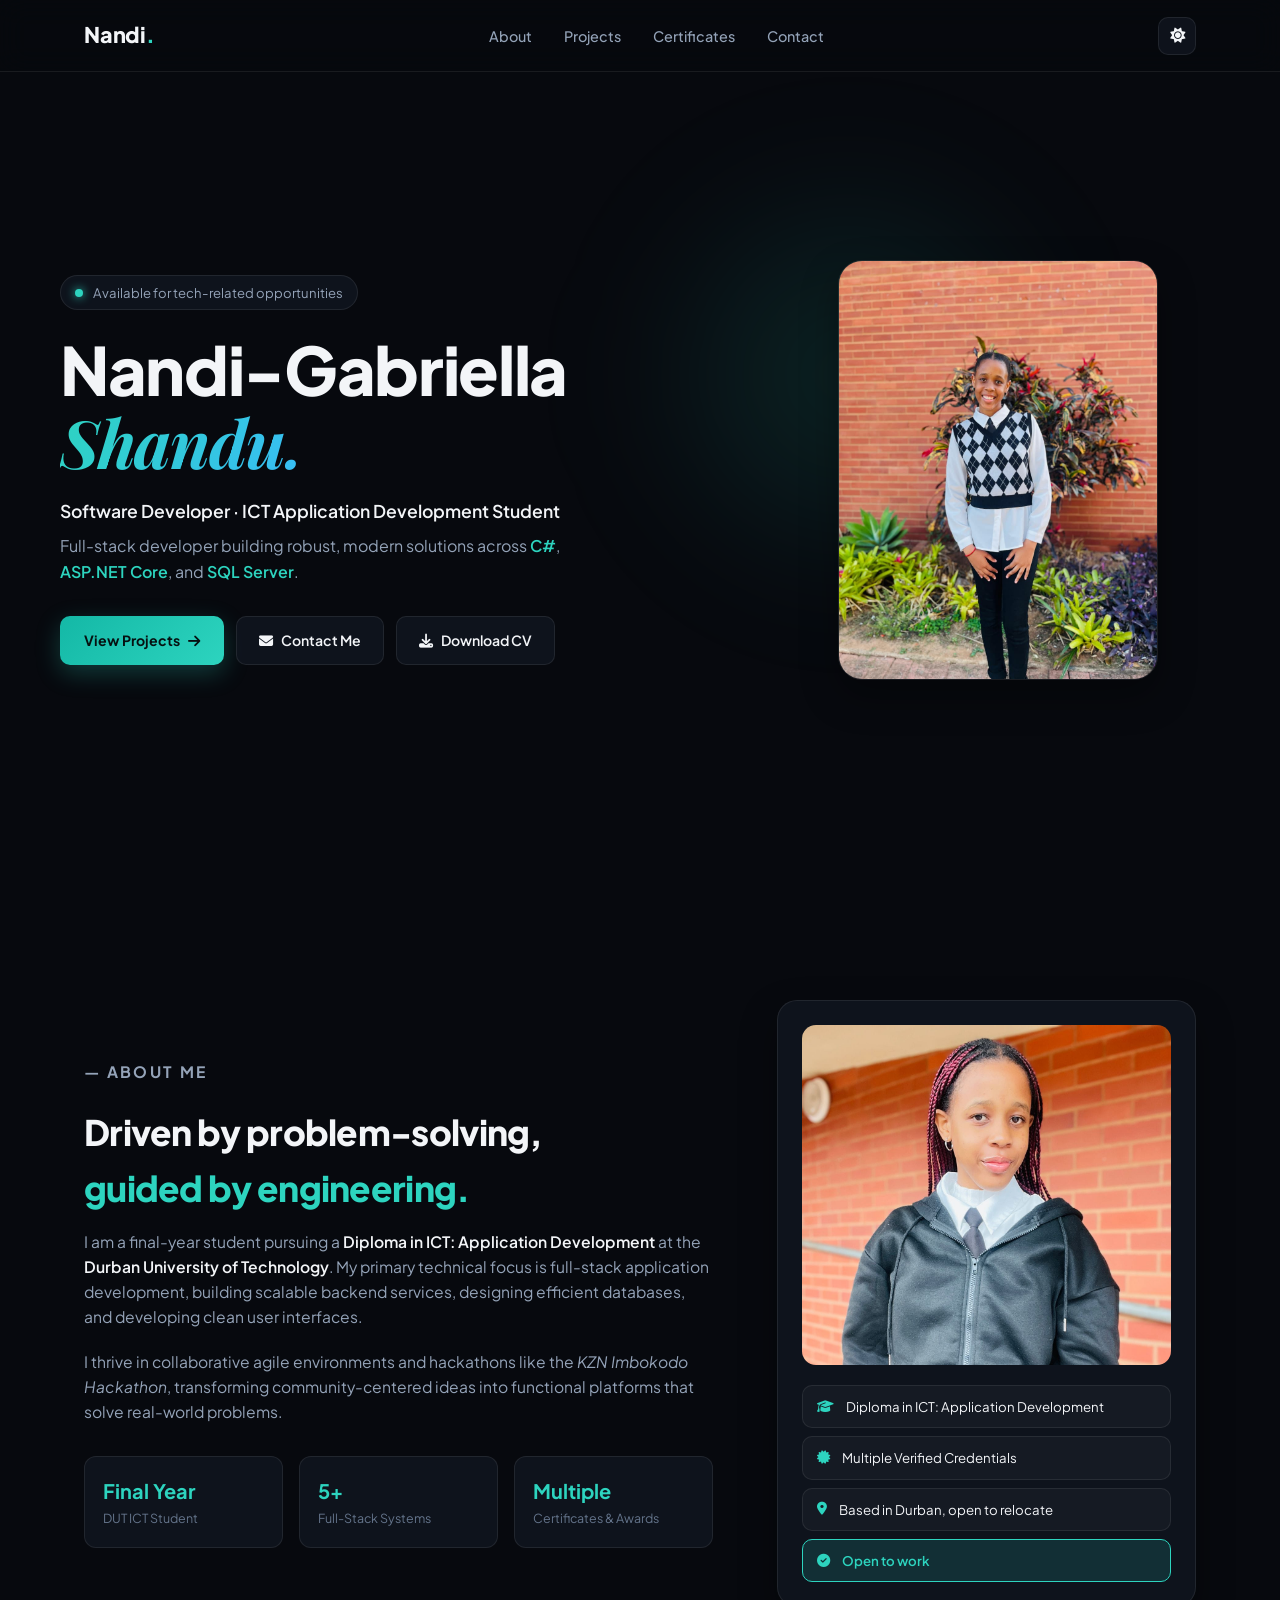
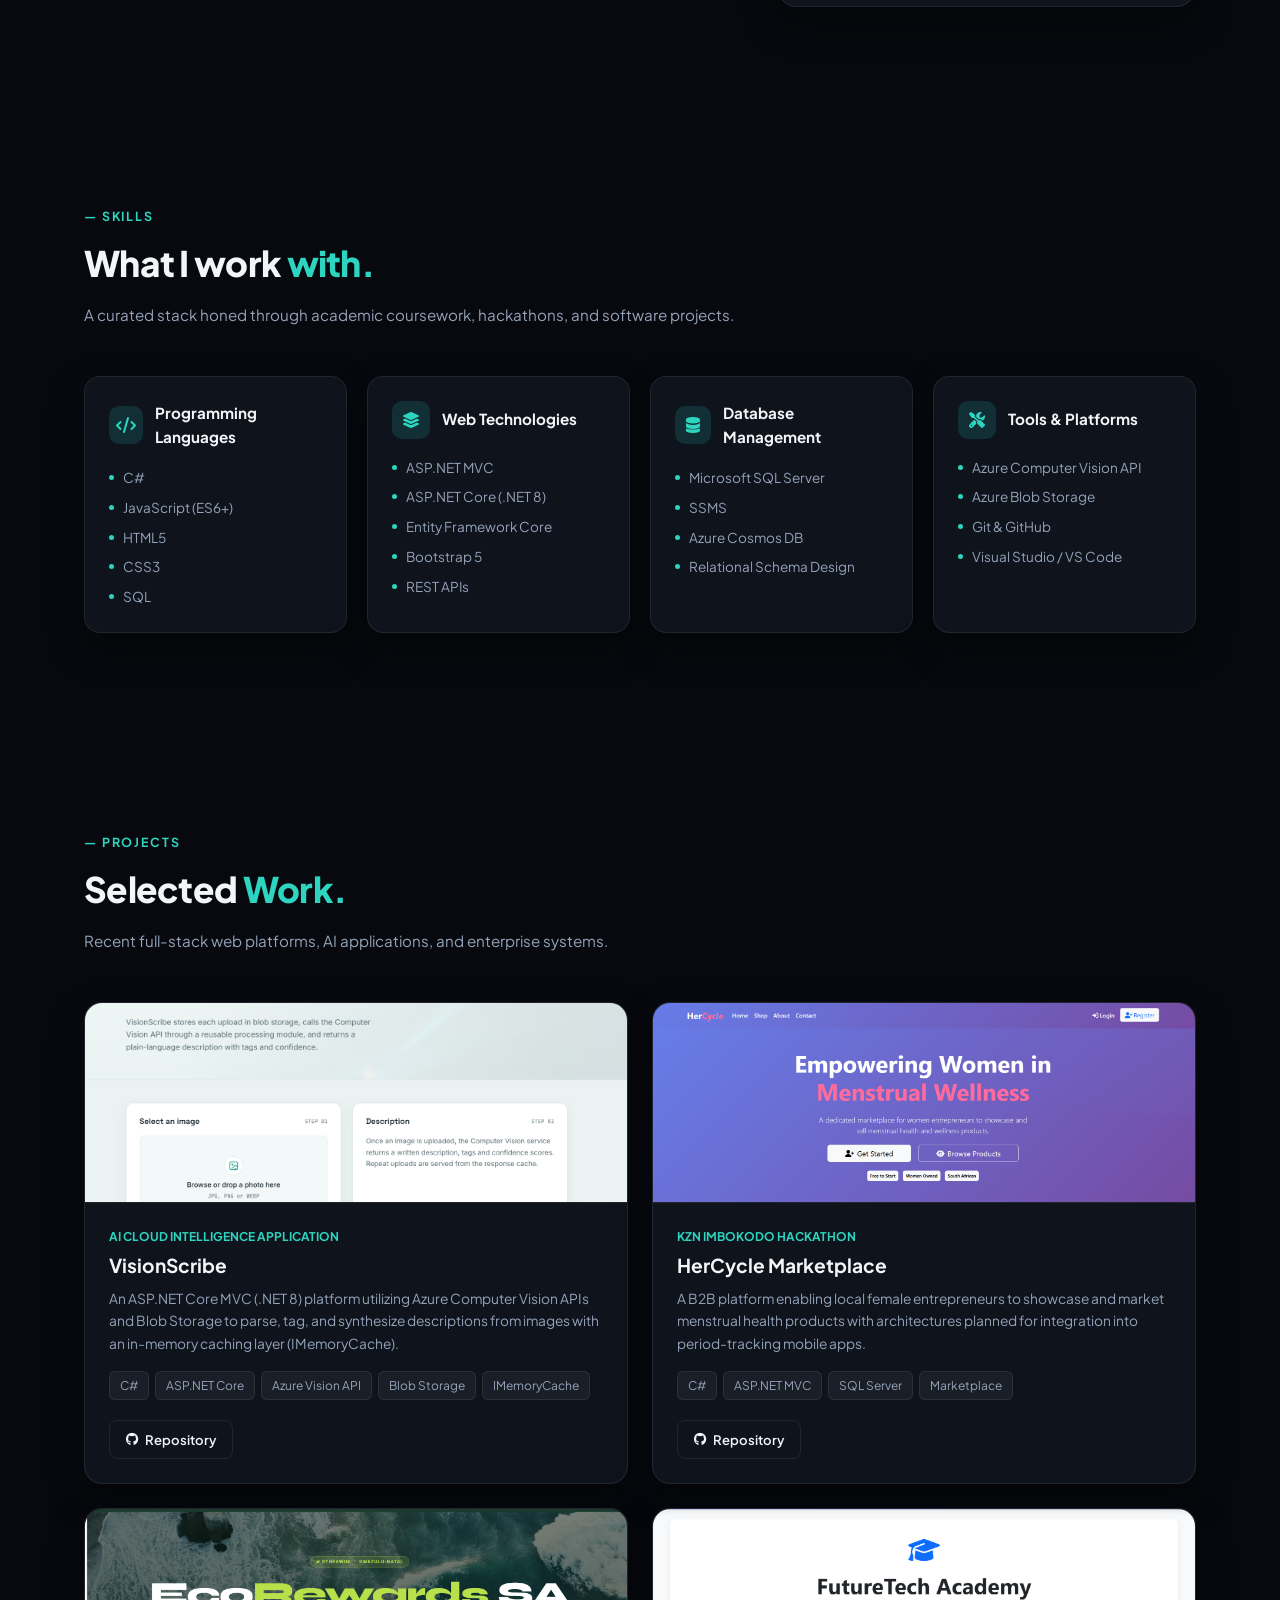
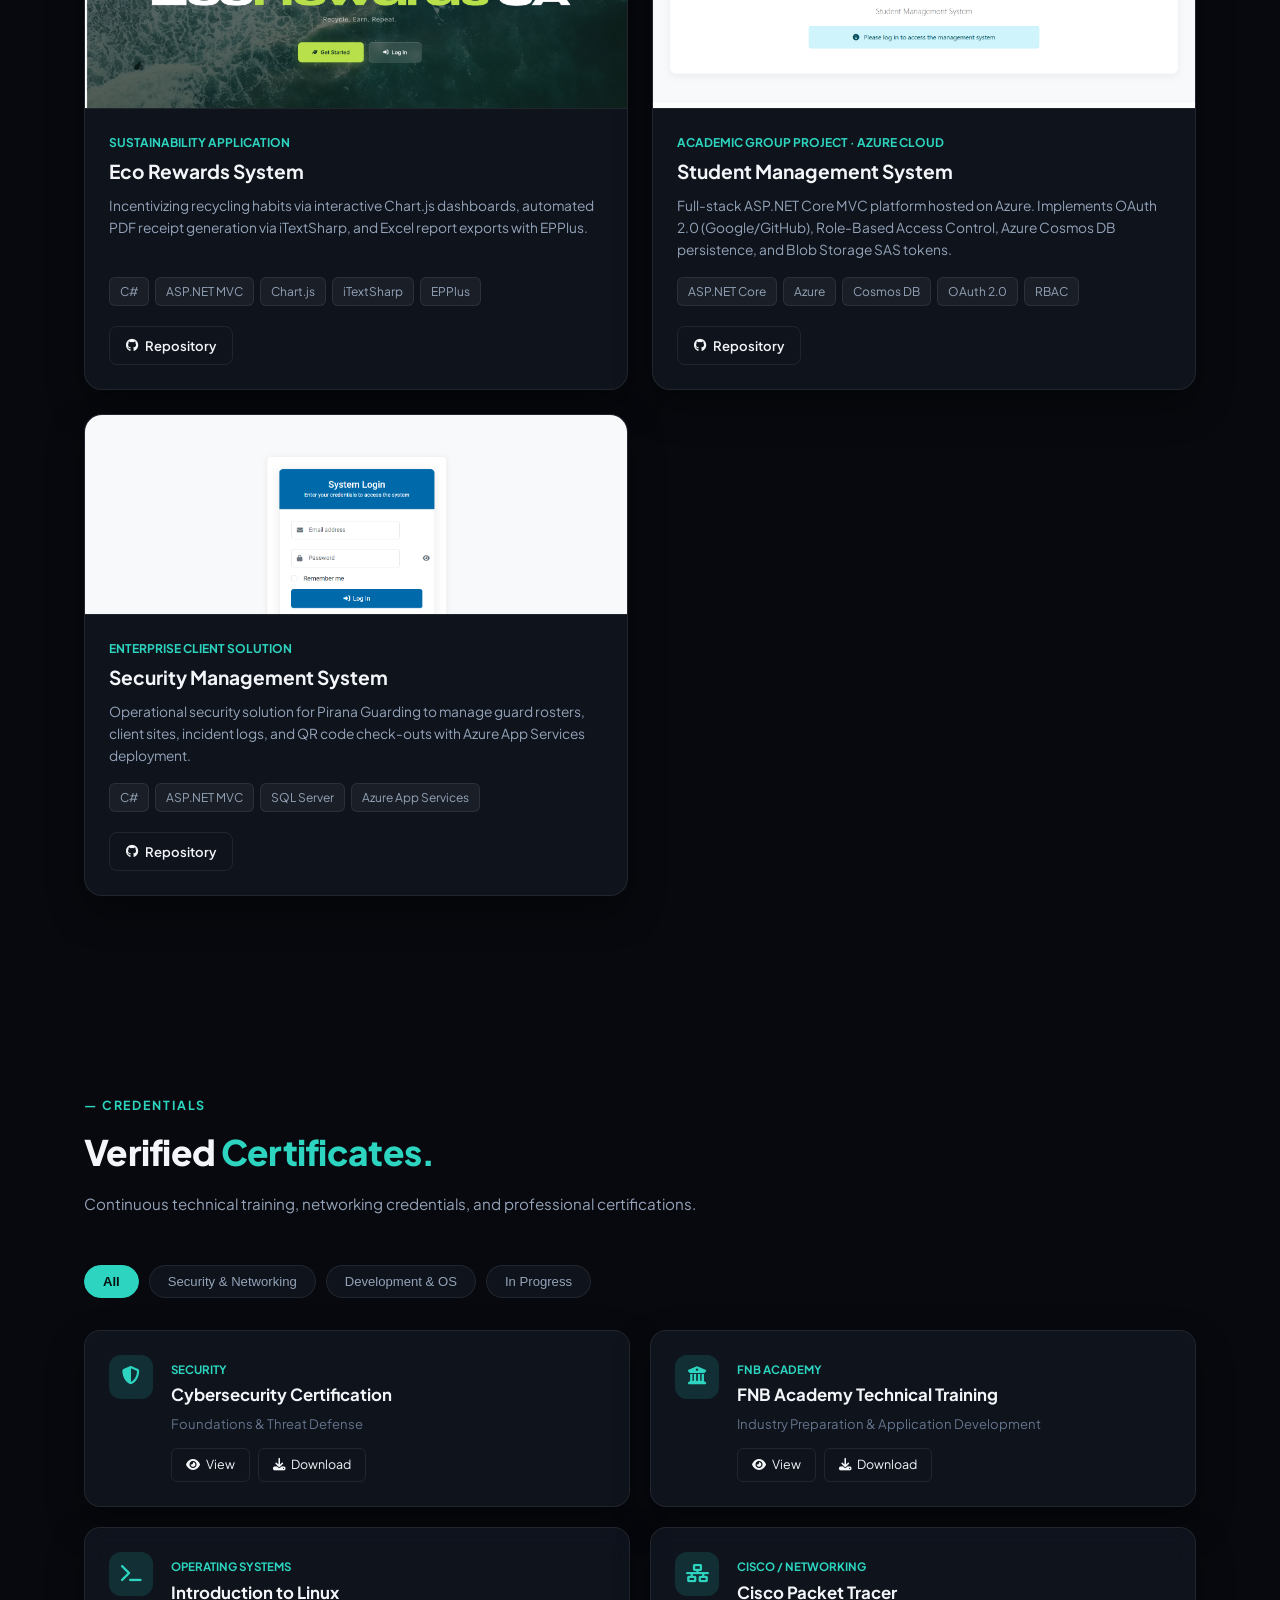
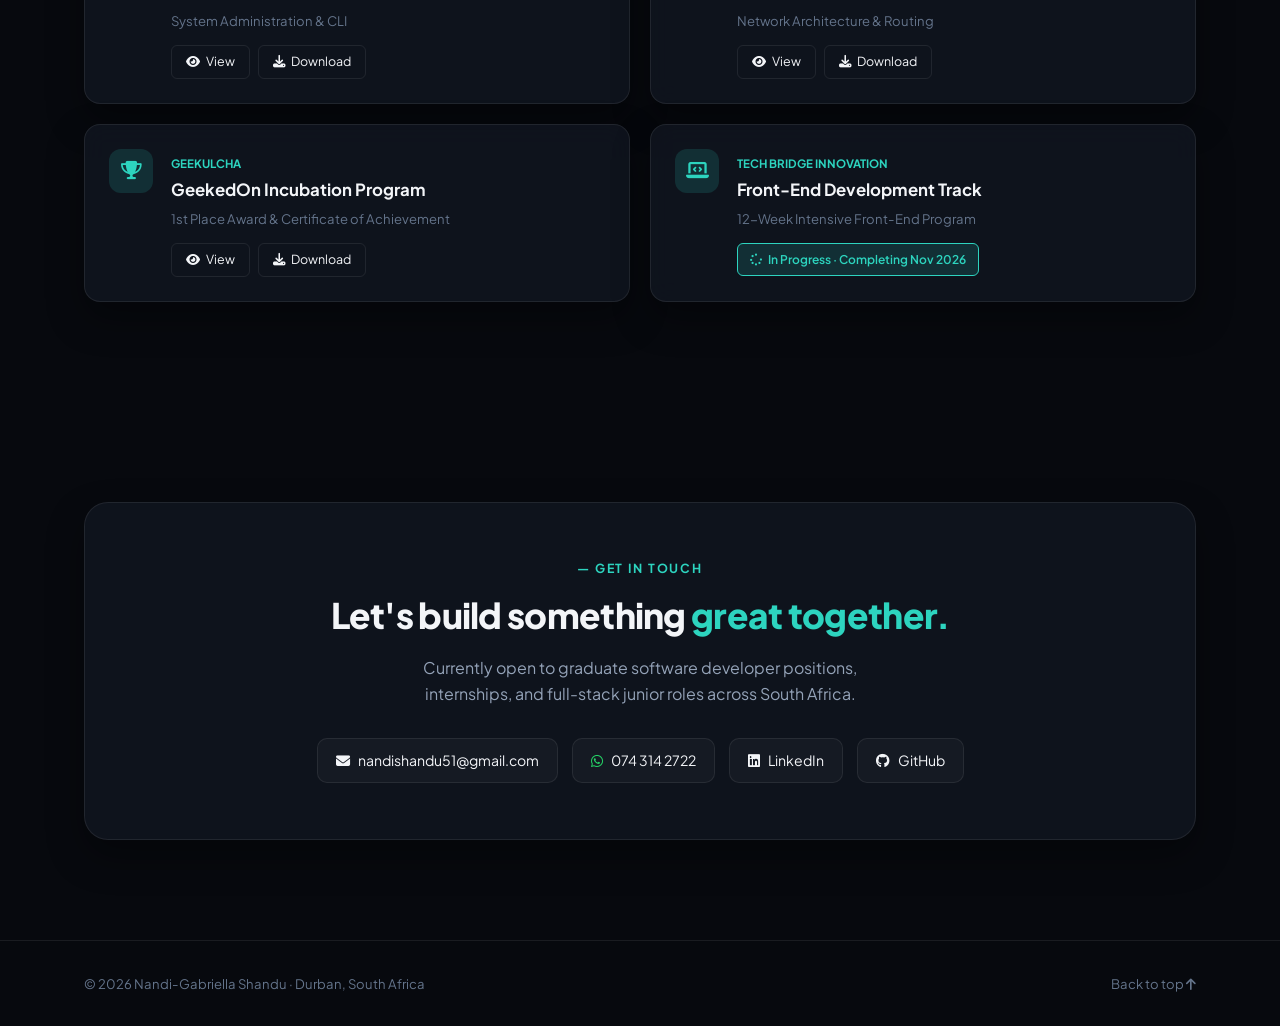
==== commit 8514deb7: "Add Geekdon incubation certificate to certificates section" ====
--- a/index.html
+++ b/index.html
@@ -418,6 +418,25 @@
                     </div>
                 </div>
 
+                <!-- GeekedOn Incubation Certificate -->
+                <div class="cert-glass-card" data-category="progress">
+                    <div class="cert-icon-wrap"><i class="fas fa-trophy"></i></div>
+                    <div class="cert-body">
+                        <span class="cert-provider">Geekulcha</span>
+                        <h4>GeekedOn Incubation Program</h4>
+                        <p>1st Place Award &amp; Certificate of Achievement</p>
+                        <div class="cert-btn-group">
+                            <a href="images/geekedon-certificate.jpeg" target="_blank" class="cert-action-btn">
+                                <i class="fas fa-eye"></i> View
+                            </a>
+                            <a href="images/geekedon-certificate.jpeg" download="Nandi_Shandu_Geekdon_Certificate.jpeg"
+                                class="cert-action-btn">
+                                <i class="fas fa-download"></i> Download
+                            </a>
+                        </div>
+                    </div>
+                </div>
+
                 <!-- 5. Tech Bridge Innovation (In Progress) -->
                 <div class="cert-glass-card" data-category="progress">
                     <div class="cert-icon-wrap"><i class="fas fa-laptop-code"></i></div>
--- a/style.css
+++ b/style.css
@@ -307,6 +307,8 @@
     width: 320px;
     height: 420px;
     object-fit: cover;
+    object-position: top center;
+    /* Keeps your face and head in full view */
     border-radius: 24px;
     border: 1px solid var(--surface-card-border);
     box-shadow: var(--card-shadow);
@@ -401,8 +403,11 @@
 
 .about-card-img {
     width: 100%;
-    height: 280px;
+    height: 340px;
+    /* Slightly taller for better portrait proportion */
     object-fit: cover;
+    object-position: top center;
+    /* Fixes cropping so your entire face shows */
     border-radius: 14px;
     margin-bottom: 20px;
     display: block;
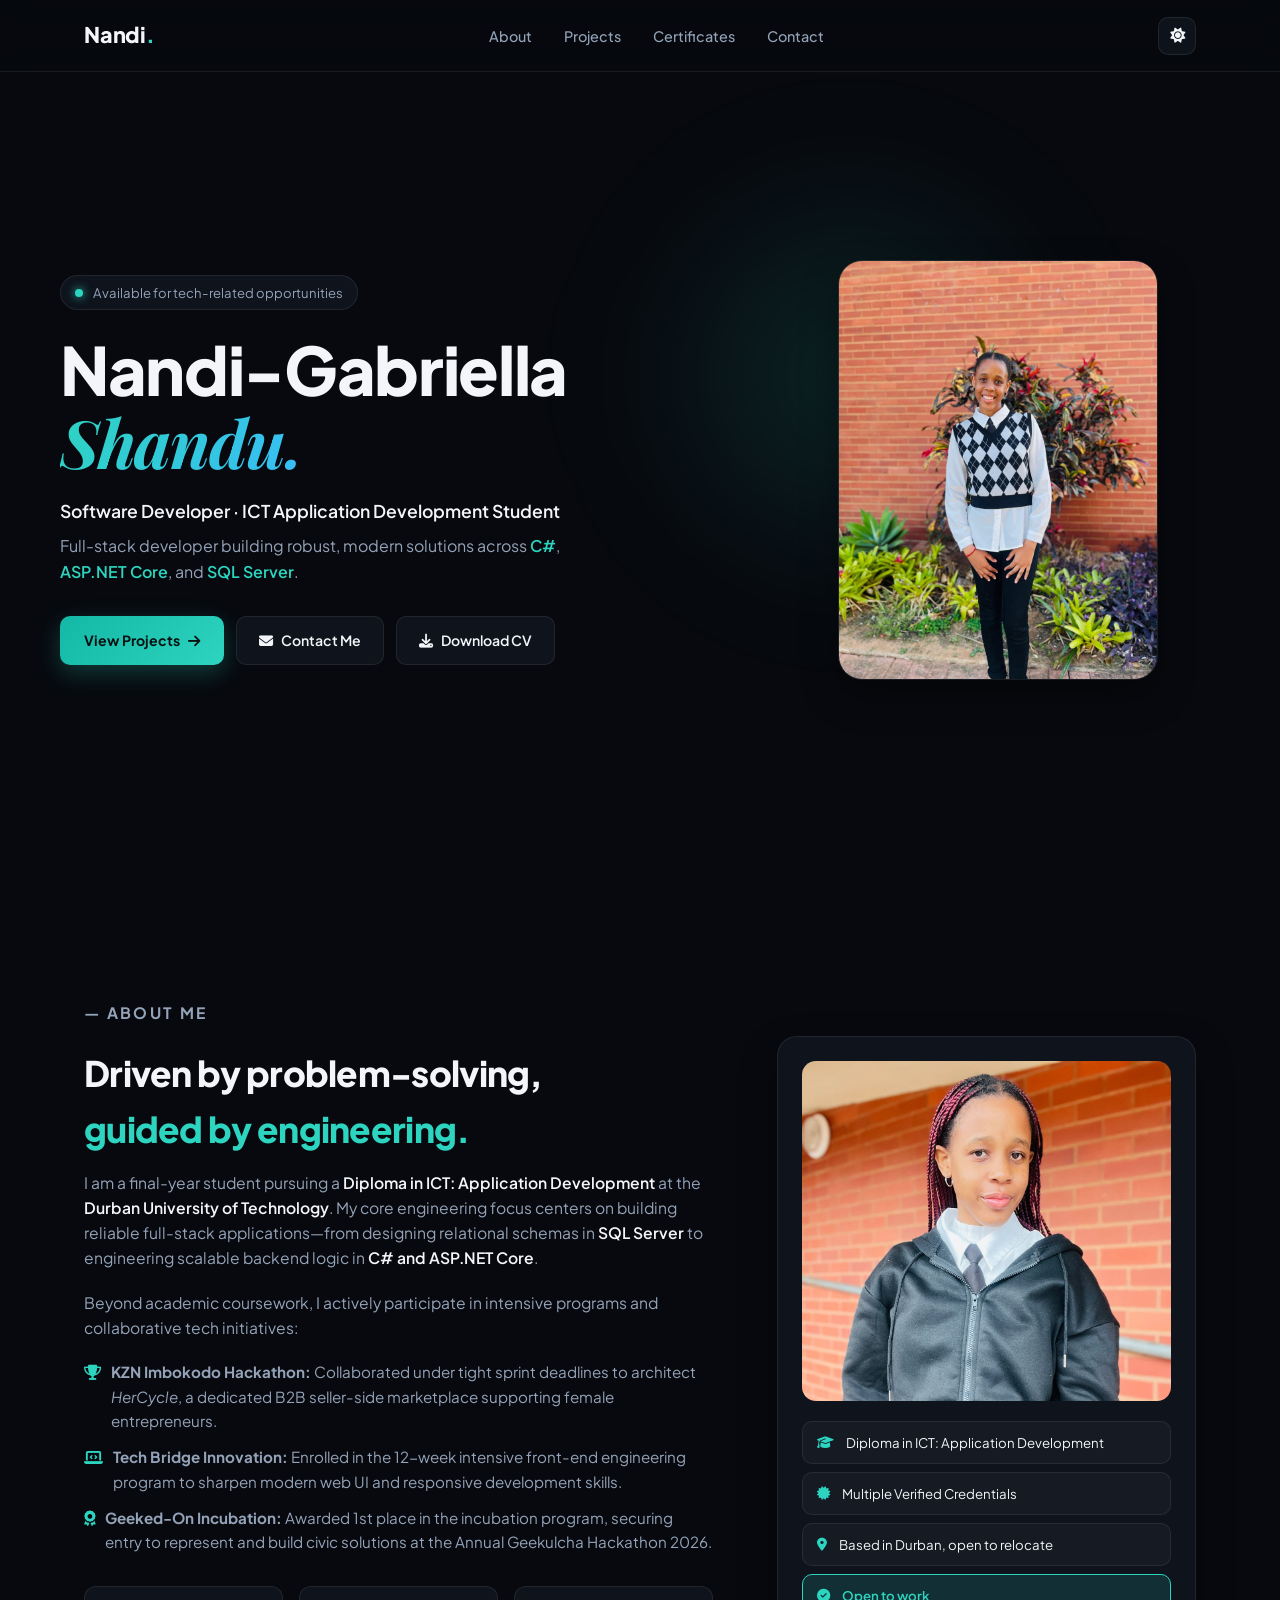
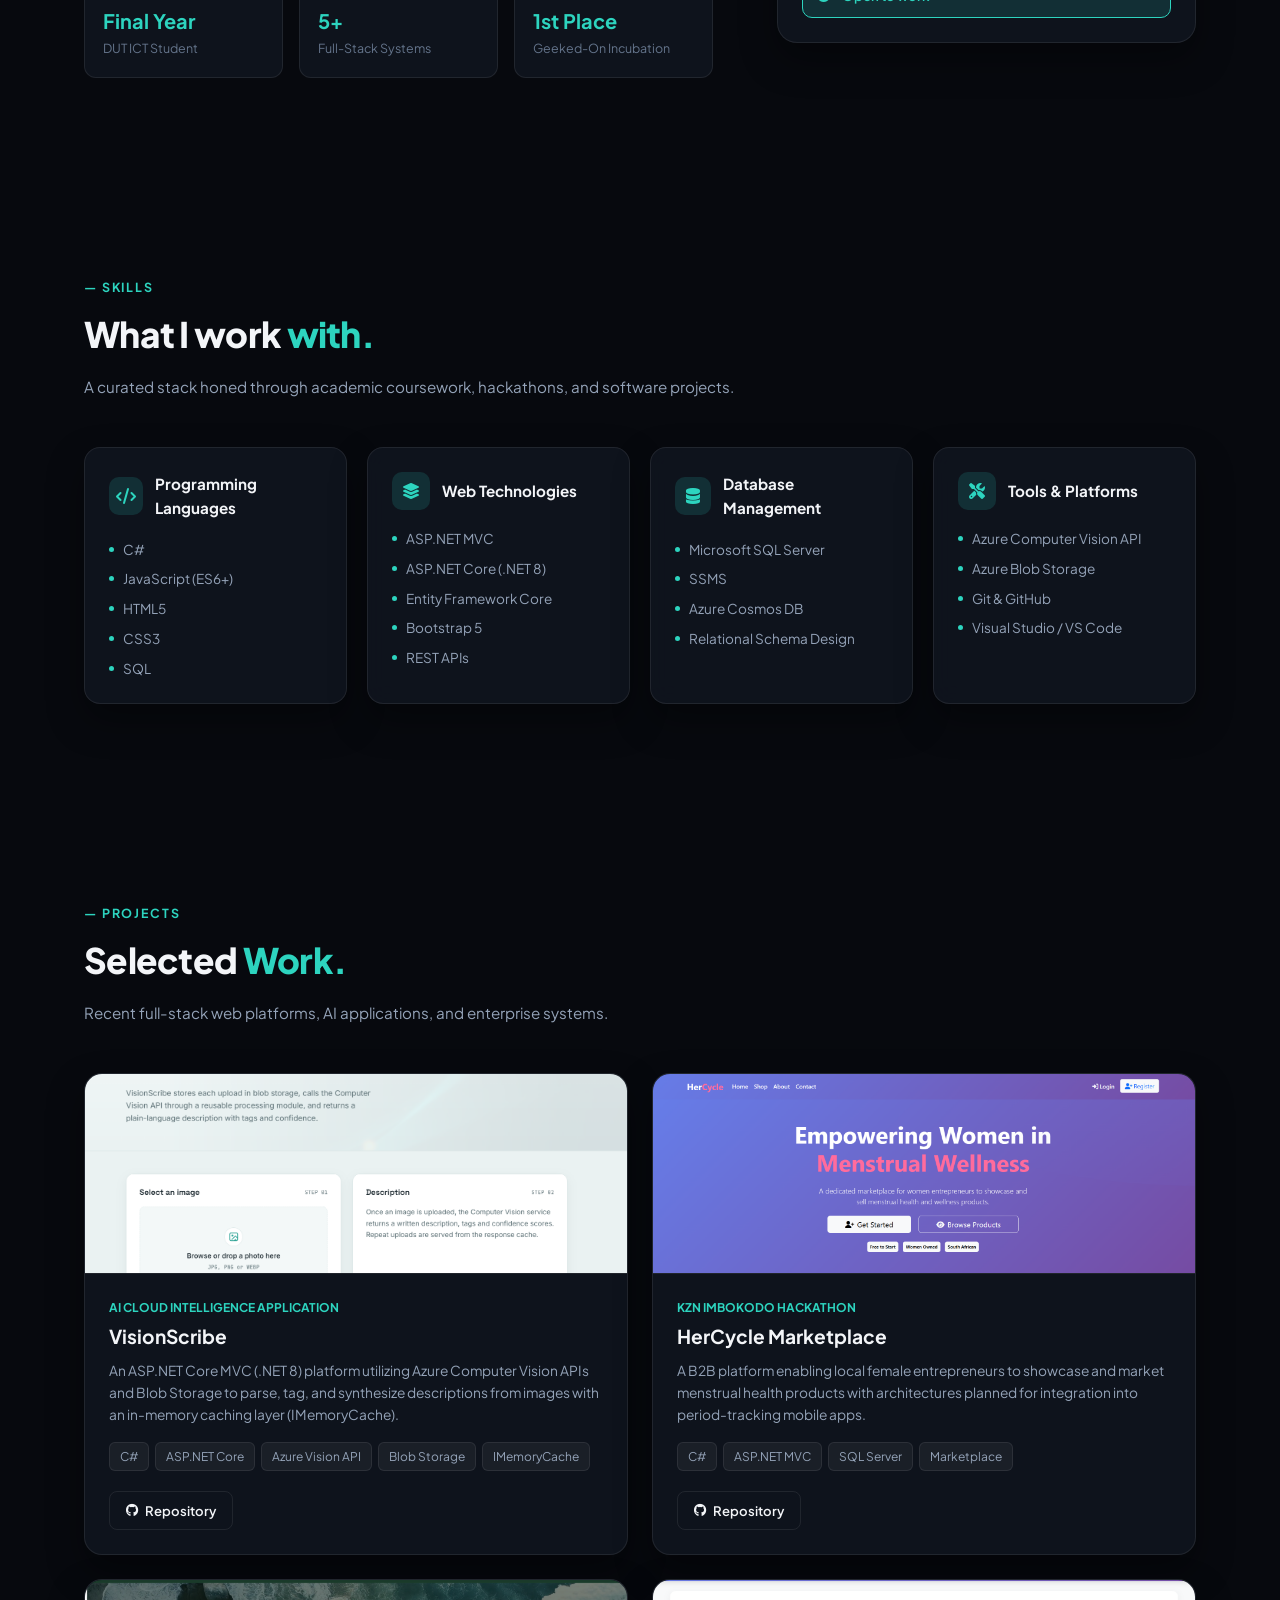
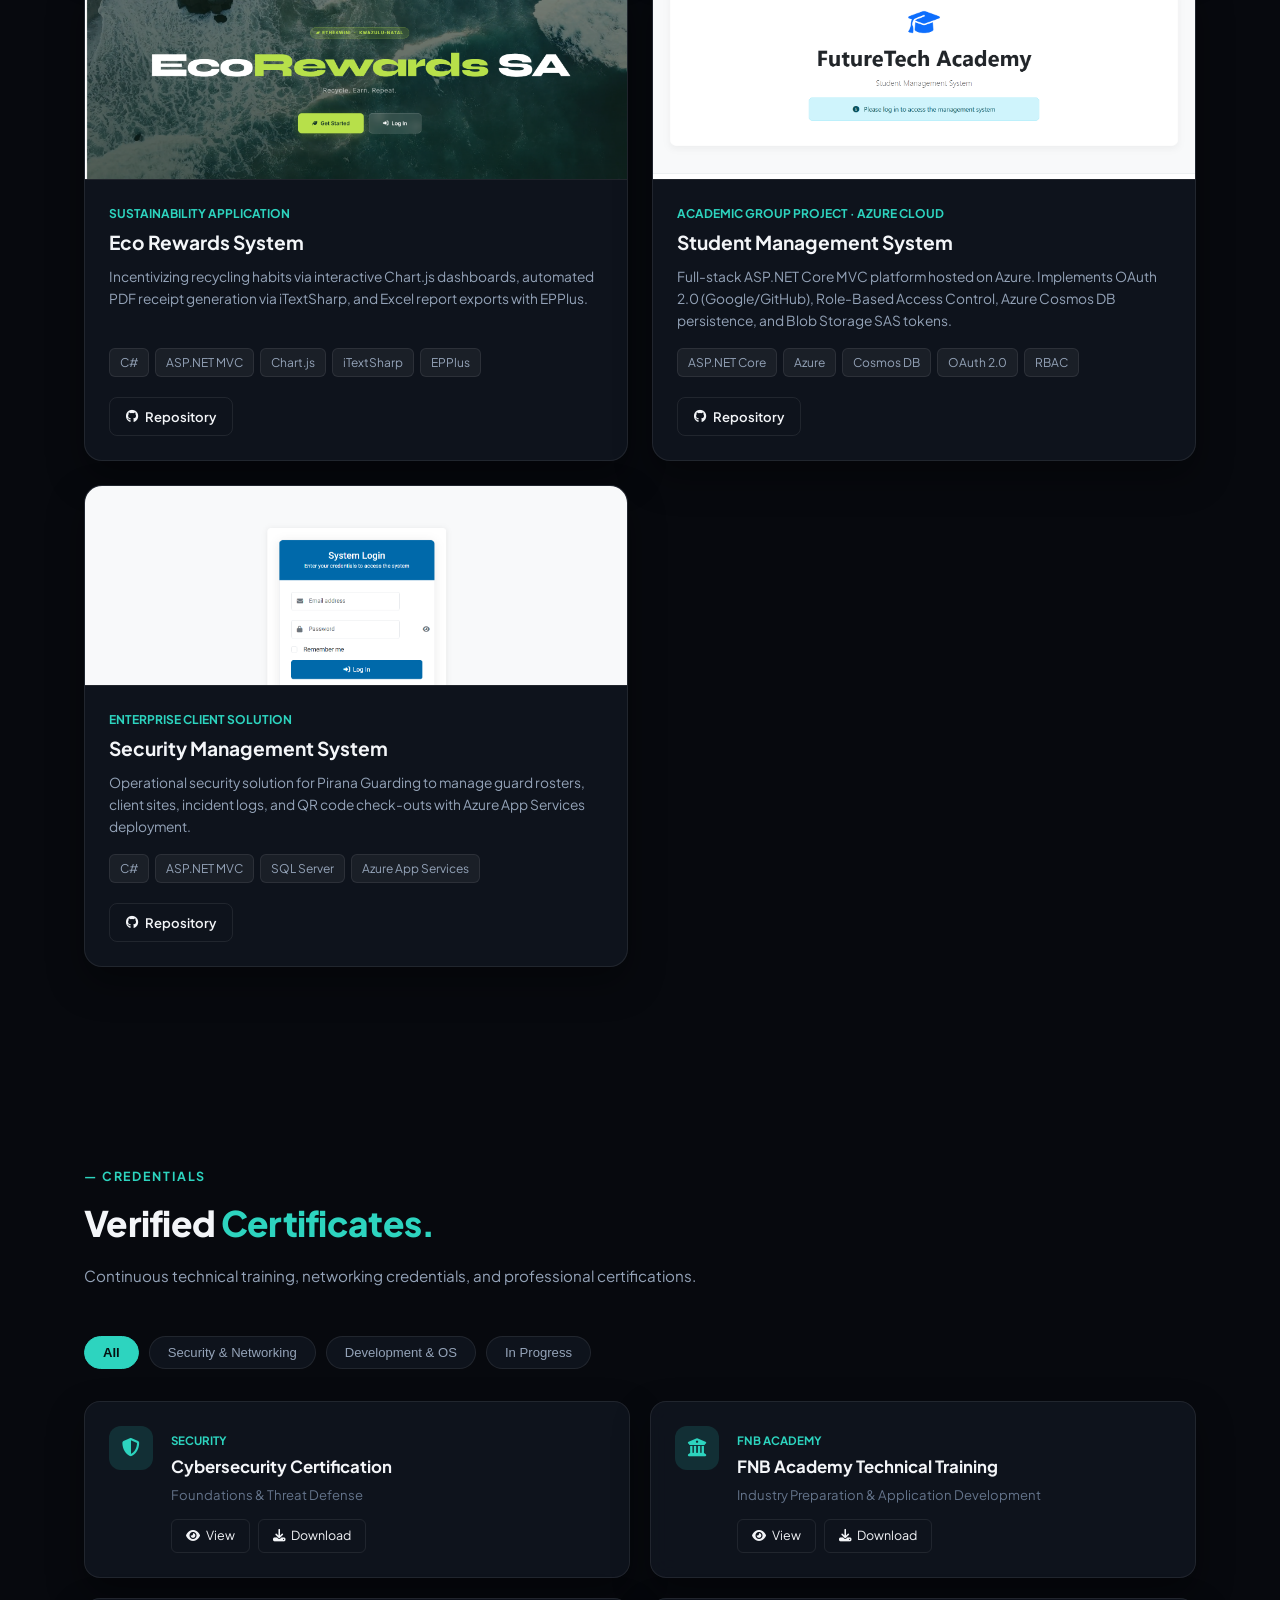
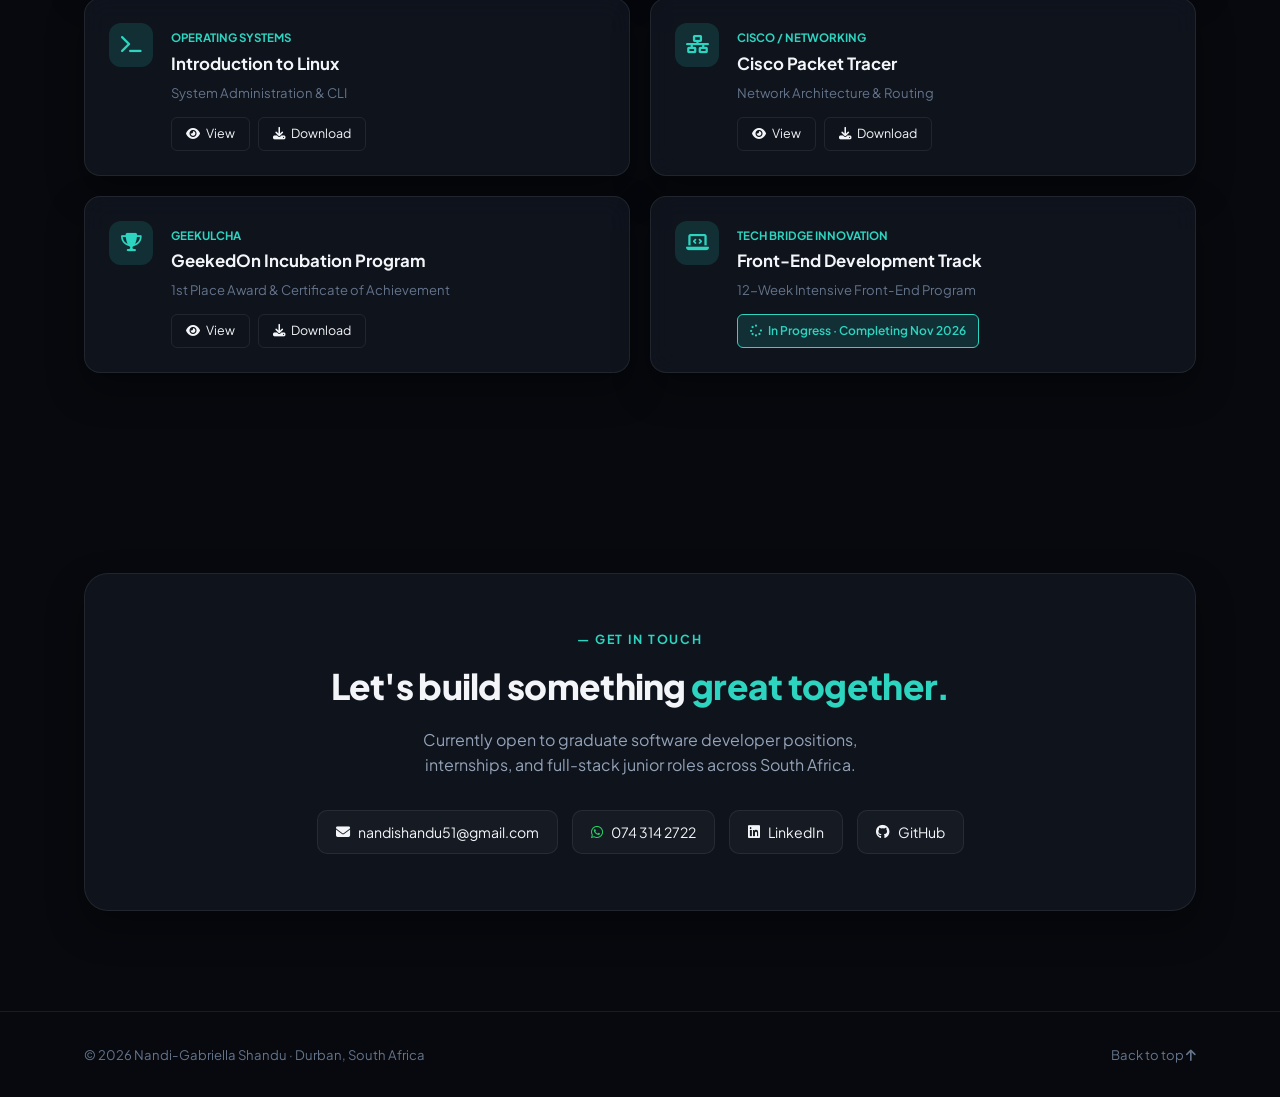
==== commit fbc2f6ff: "fixed about section" ====
--- a/index.html
+++ b/index.html
@@ -85,17 +85,44 @@
                     <p class="section-tag">— ABOUT ME</p>
                     <h2 class="section-heading">Driven by problem-solving,<br><span class="accent-text">guided by
                             engineering.</span></h2>
+
                     <p>
                         I am a final-year student pursuing a <strong>Diploma in ICT: Application Development</strong> at
-                        the <strong>Durban University of Technology</strong>. My primary technical focus is full-stack
-                        application development, building scalable backend services, designing efficient databases, and
-                        developing clean user interfaces.
+                        the <strong>Durban University of Technology</strong>. My core engineering focus centers on
+                        building reliable full-stack applications—from designing relational schemas in <strong>SQL
+                            Server</strong> to engineering scalable backend logic in <strong>C# and ASP.NET
+                            Core</strong>.
                     </p>
+
                     <p>
-                        I thrive in collaborative agile environments and hackathons like the <em>KZN Imbokodo
-                            Hackathon</em>, transforming community-centered ideas into functional platforms that solve
-                        real-world problems.
+                        Beyond academic coursework, I actively participate in intensive programs and collaborative tech
+                        initiatives:
                     </p>
+
+                    <ul
+                        style="list-style: none; display: flex; flex-direction: column; gap: 12px; margin-bottom: 24px;">
+                        <li
+                            style="display: flex; align-items: flex-start; gap: 10px; font-size: 0.95rem; color: var(--text-mid);">
+                            <i class="fas fa-trophy" style="color: var(--accent-cyan); margin-top: 5px;"></i>
+                            <span><strong>KZN Imbokodo Hackathon:</strong> Collaborated under tight sprint deadlines to
+                                architect <em>HerCycle</em>, a dedicated B2B seller-side marketplace supporting female
+                                entrepreneurs.</span>
+                        </li>
+                        <li
+                            style="display: flex; align-items: flex-start; gap: 10px; font-size: 0.95rem; color: var(--text-mid);">
+                            <i class="fas fa-laptop-code" style="color: var(--accent-cyan); margin-top: 5px;"></i>
+                            <span><strong>Tech Bridge Innovation:</strong> Enrolled in the 12-week intensive front-end
+                                engineering program to sharpen modern web UI and responsive development skills.</span>
+                        </li>
+                        <li
+                            style="display: flex; align-items: flex-start; gap: 10px; font-size: 0.95rem; color: var(--text-mid);">
+                            <i class="fas fa-award" style="color: var(--accent-cyan); margin-top: 5px;"></i>
+                            <span><strong>Geeked-On Incubation:</strong> Awarded 1st place in the incubation program,
+                                securing entry to represent and build civic solutions at the Annual Geekulcha Hackathon
+                                2026.</span>
+                        </li>
+                    </ul>
+
                     <div class="about-stats-grid">
                         <div class="mini-stat">
                             <h3>Final Year</h3>
@@ -106,8 +133,8 @@
                             <p>Full-Stack Systems</p>
                         </div>
                         <div class="mini-stat">
-                            <h3>Multiple</h3>
-                            <p>Certificates &amp; Awards</p>
+                            <h3>1st Place</h3>
+                            <p>Geeked-On Incubation</p>
                         </div>
                     </div>
                 </div>
--- a/style.css
+++ b/style.css
@@ -225,6 +225,8 @@
     color: var(--accent-cyan);
     background: linear-gradient(120deg, var(--accent-cyan), #38bdf8);
     -webkit-background-clip: text;
+    background-clip: text;
+    /* Standard property for cross-browser support */
     -webkit-text-fill-color: transparent;
 }
 
